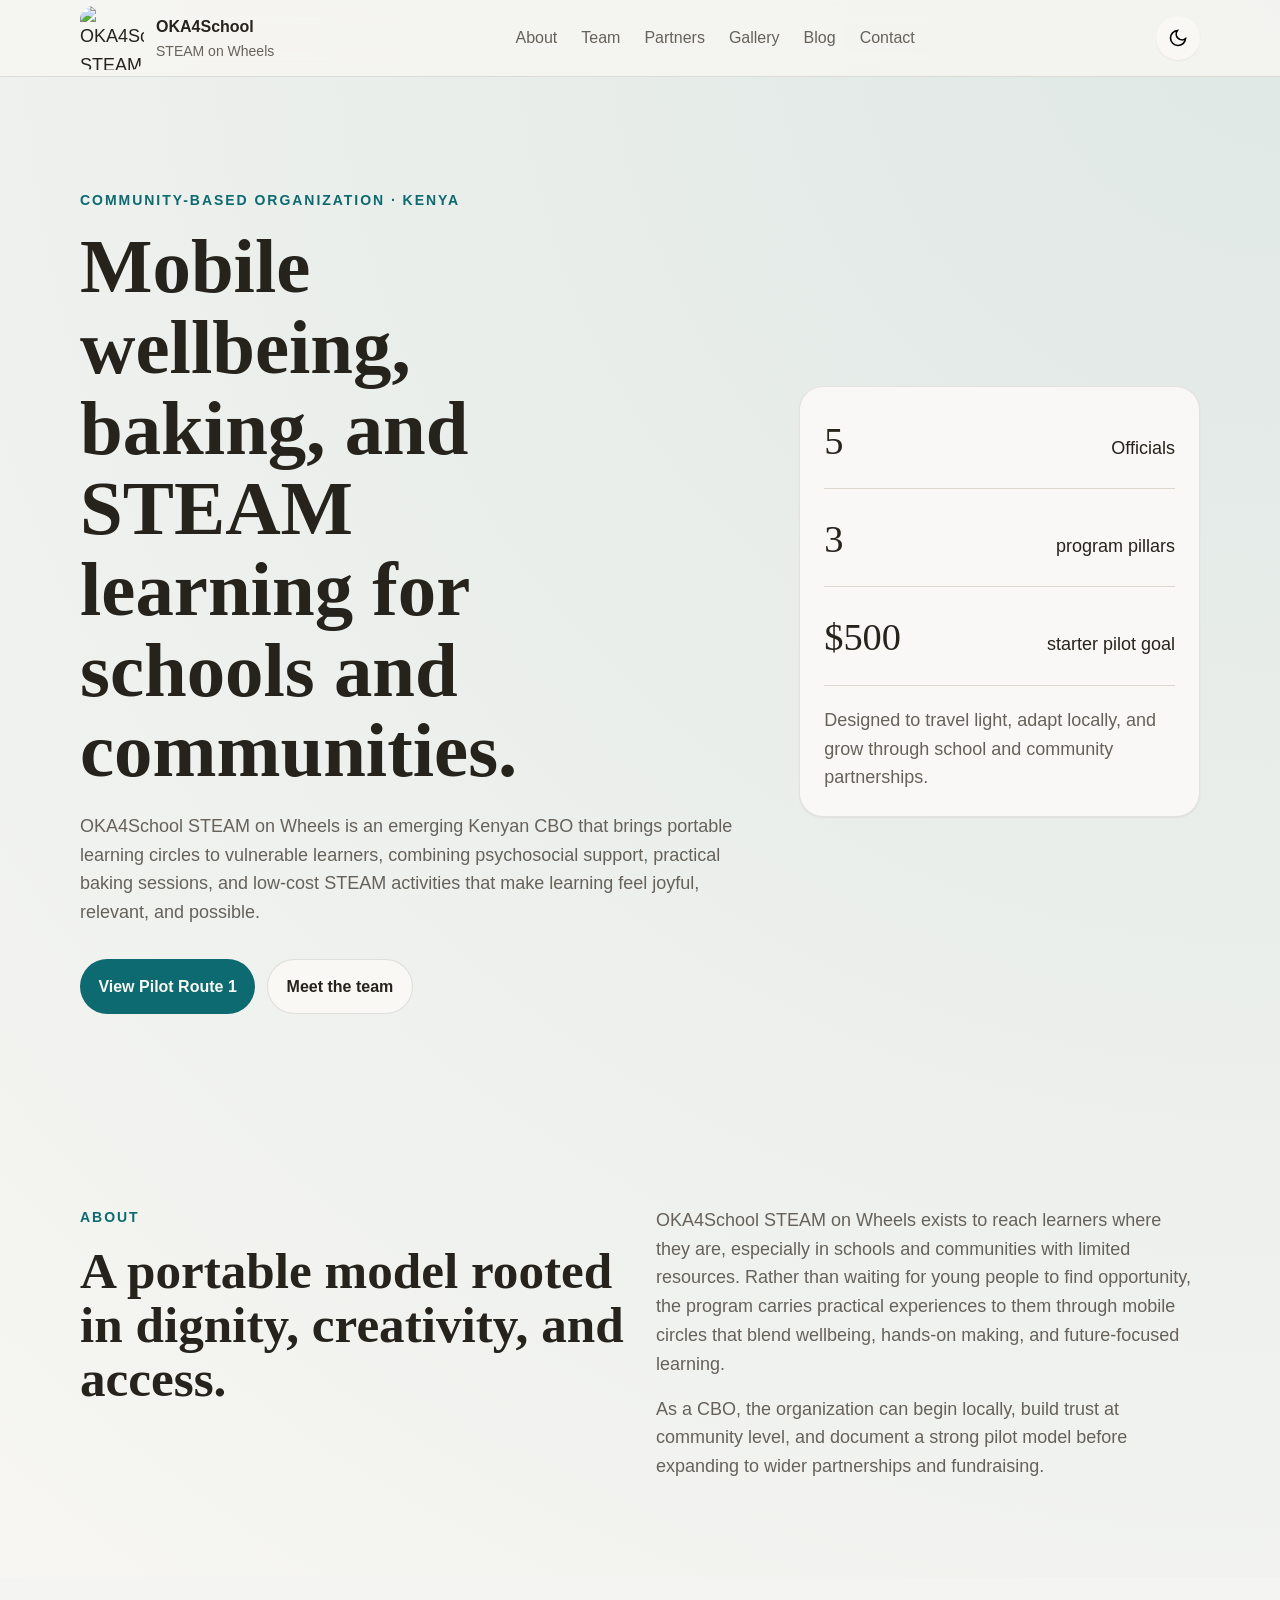
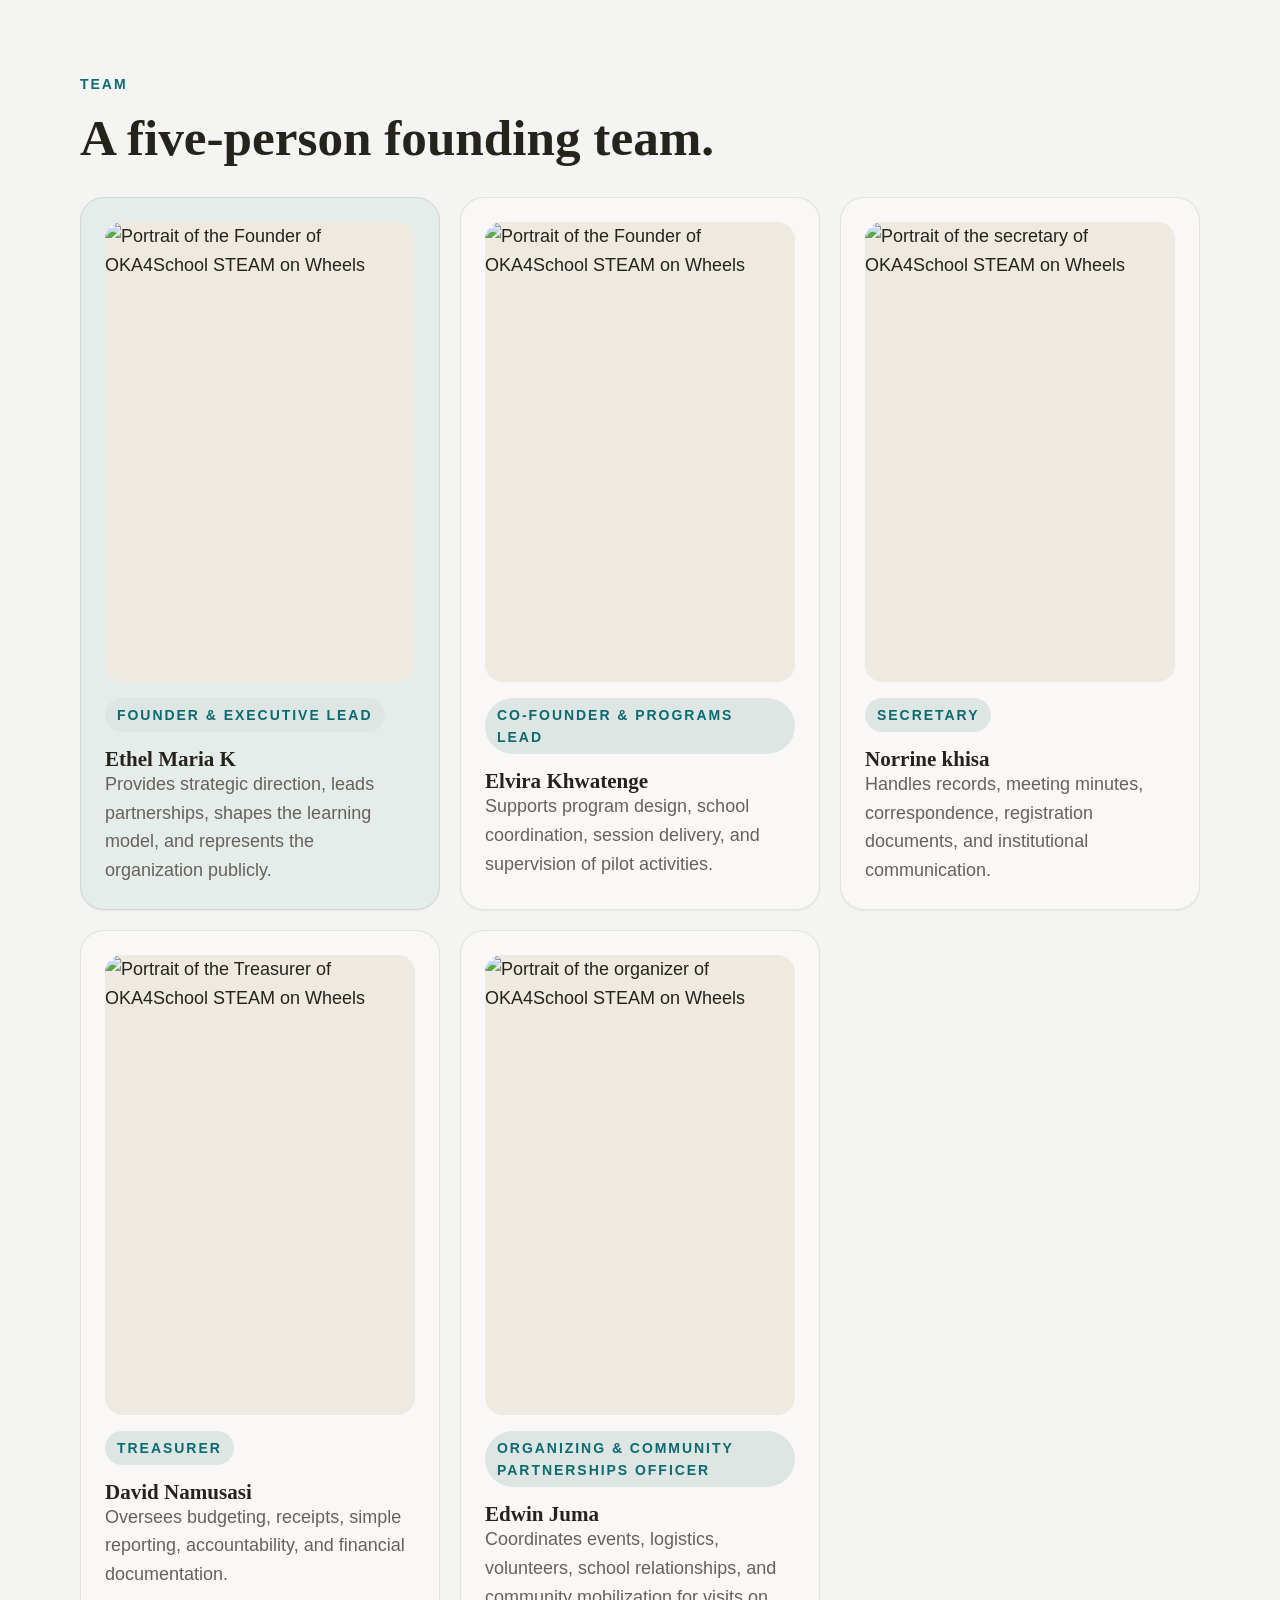
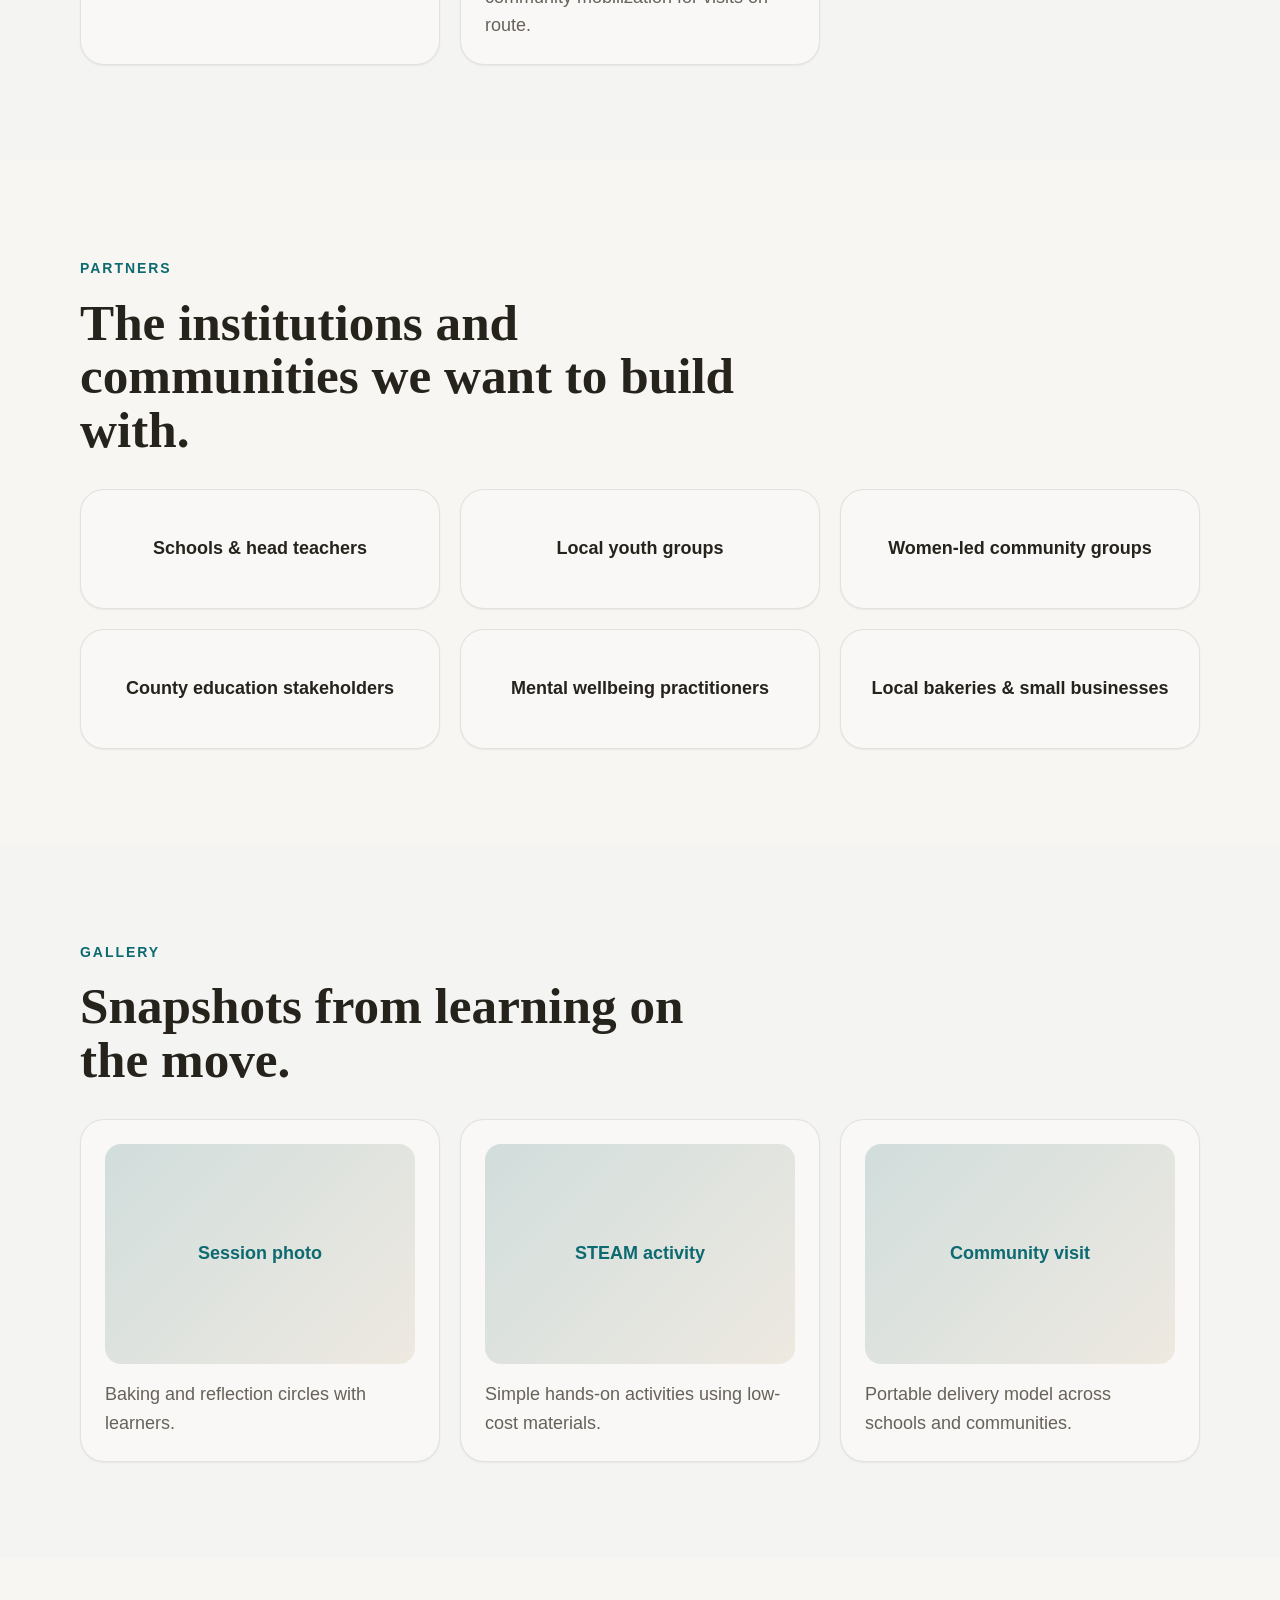
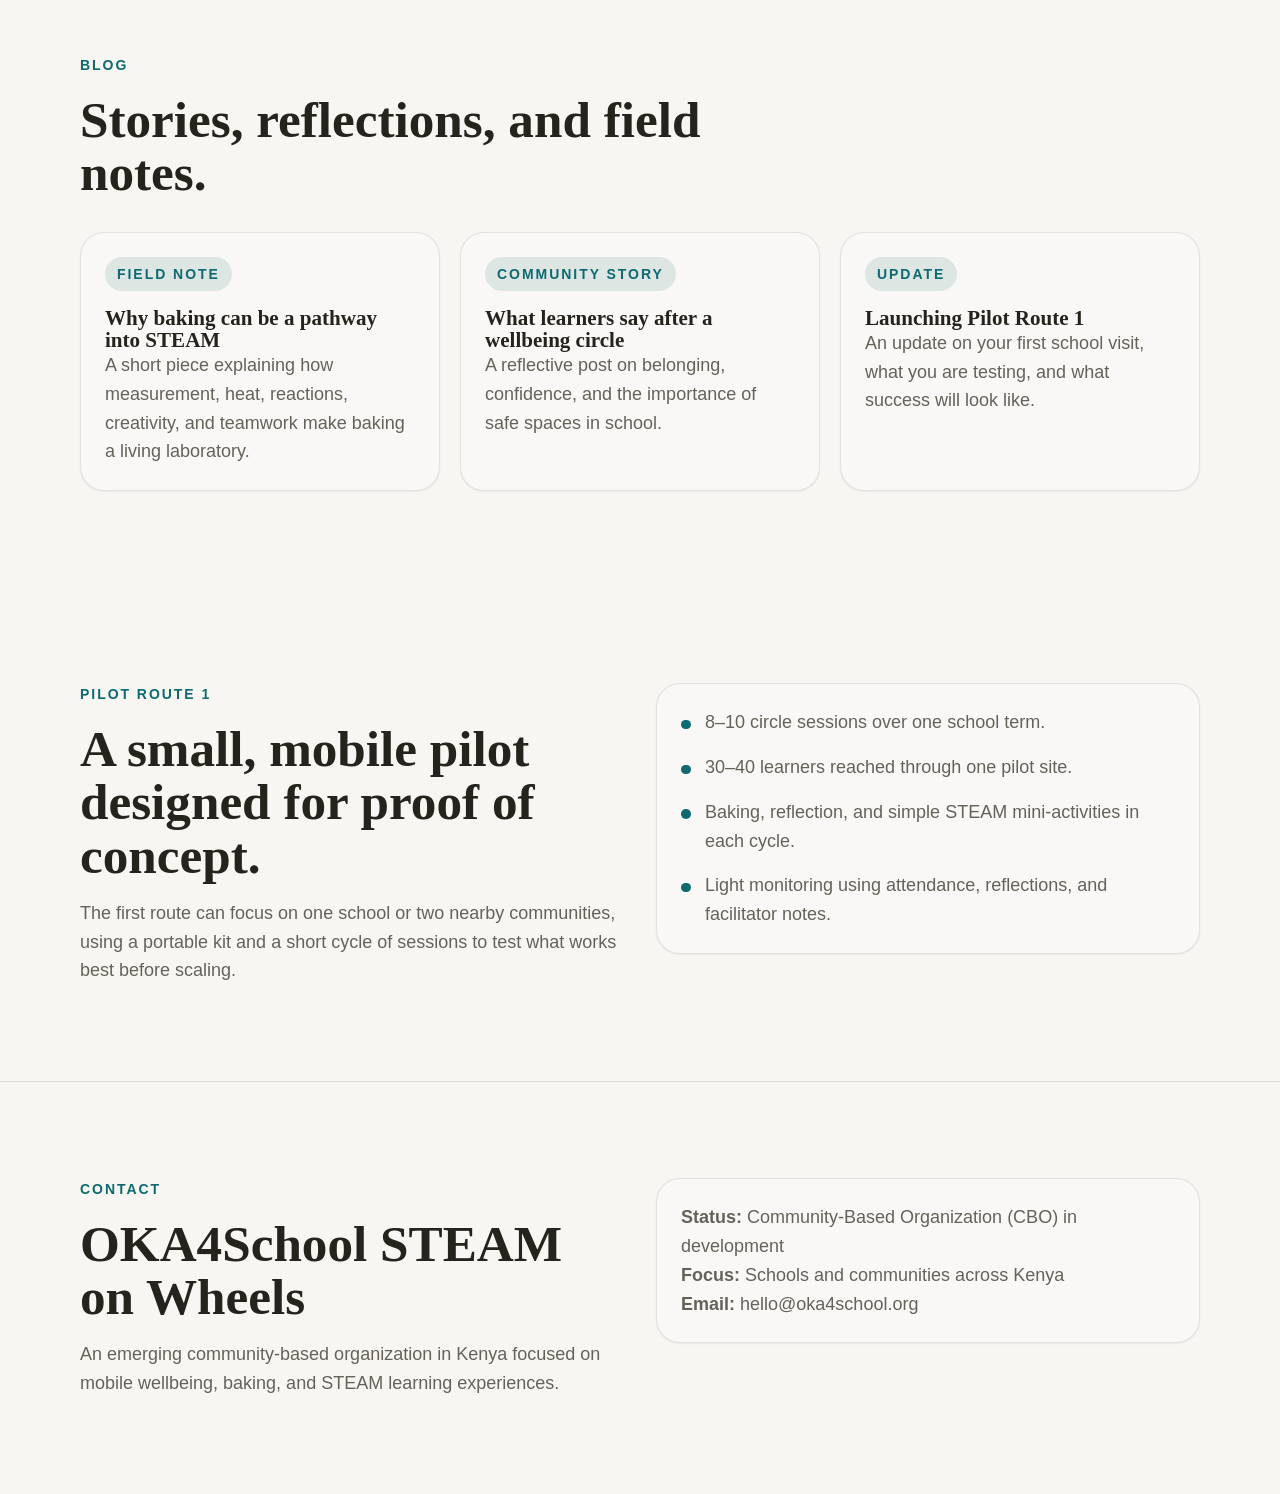
==== index.html @ de9a924a "Add team member details and images in index.html" ====
<!DOCTYPE html>
<html lang="en">
<head>
  <meta charset="UTF-8" />
  <meta name="viewport" content="width=device-width, initial-scale=1.0" />
  <title>OKA4School STEAM on Wheels</title>
  <meta name="description" content="OKA4School STEAM on Wheels is a Kenyan community-based organization bringing mobile baking, wellbeing, and STEAM learning experiences to schools and communities." />
  <link rel="preconnect" href="https://api.fontshare.com" />
  <link rel="preconnect" href="https://fonts.googleapis.com" />
  <link rel="preconnect" href="https://fonts.gstatic.com" crossorigin />
  <link href="https://api.fontshare.com/v2/css?f[]=satoshi@400,500,700&f[]=boska@400,500,700&display=swap" rel="stylesheet" />
  <link rel="stylesheet" href="style.css" />
</head>
<body>
  <a class="skip-link" href="#main">Skip to content</a>

  <header class="site-header" id="top">
    <div class="container header-inner">
      <a href="#top" class="brand" aria-label="OKA4School STEAM on Wheels home">
        <img src="LOGO.jpg" alt="OKA4School STEAM on Wheels logo" class="brand-logo" width="64" height="64">
        <span>
          <strong>OKA4School</strong>
          <small>STEAM on Wheels</small>
        </span>
      </a>

      <nav class="site-nav" aria-label="Primary">
        <a href="#about">About</a>
        <a href="#team">Team</a>
        <a href="#partners">Partners</a>
        <a href="#gallery">Gallery</a>
        <a href="#blog">Blog</a>
        <a href="#contact">Contact</a>
      </nav>

      <button class="theme-toggle" type="button" data-theme-toggle aria-label="Switch to dark mode">
        <svg width="20" height="20" viewBox="0 0 24 24" fill="none" stroke="currentColor" stroke-width="2" aria-hidden="true">
          <path d="M21 12.79A9 9 0 1 1 11.21 3 7 7 0 0 0 21 12.79z"></path>
        </svg>
      </button>
    </div>
  </header>

  <main id="main">
    <section class="hero section">
      <div class="container hero-grid">
        <div class="hero-copy">
          <p class="eyebrow">Community-Based Organization · Kenya</p>
          <h1>Mobile wellbeing, baking, and STEAM learning for schools and communities.</h1>
          <p class="hero-text">OKA4School STEAM on Wheels is an emerging Kenyan CBO that brings portable learning circles to vulnerable learners, combining psychosocial support, practical baking sessions, and low-cost STEAM activities that make learning feel joyful, relevant, and possible.</p>
          <div class="hero-actions">
            <a class="btn btn-primary" href="#pilot">View Pilot Route 1</a>
            <a class="btn btn-secondary" href="#team">Meet the team</a>
          </div>
        </div>

        <aside class="hero-card" aria-label="Program snapshot">
          <div class="stat-block">
            <span class="stat-number">5</span>
            <span class="stat-label">Officials</span>
          </div>
          <div class="stat-block">
            <span class="stat-number">3</span>
            <span class="stat-label">program pillars</span>
          </div>
          <div class="stat-block">
            <span class="stat-number">$500</span>
            <span class="stat-label">starter pilot goal</span>
          </div>
          <p class="card-note">Designed to travel light, adapt locally, and grow through school and community partnerships.</p>
        </aside>
      </div>
    </section>

    <section class="section" id="about">
      <div class="container split-section">
        <div>
          <p class="section-tag">About</p>
          <h2>A portable model rooted in dignity, creativity, and access.</h2>
        </div>
        <div class="rich-text">
          <p>OKA4School STEAM on Wheels exists to reach learners where they are, especially in schools and communities with limited resources. Rather than waiting for young people to find opportunity, the program carries practical experiences to them through mobile circles that blend wellbeing, hands-on making, and future-focused learning.</p>
          <p>As a CBO, the organization can begin locally, build trust at community level, and document a strong pilot model before expanding to wider partnerships and fundraising.</p>
        </div>
      </div>
    </section>

    <section class="section surface-section" id="team">
      <div class="container">
        <div class="section-heading narrow">
          <p class="section-tag">Team</p>
          <h2>A five-person founding team.</h2>
        </div>
        <div class="team-grid">
          <article class="team-card featured-card">
             <img src="founder.jpg" alt="Portrait of the Founder of OKA4School STEAM on Wheels" class="team-photo" width="400" height="460">
            <span class="role-chip">Founder & Executive Lead</span>
            <h3>Ethel Maria K</h3>
            <p>Provides strategic direction, leads partnerships, shapes the learning model, and represents the organization publicly.</p>
          </article>
          <article class="team-card">
             <img src="founder.jpg" alt="Portrait of the Founder of OKA4School STEAM on Wheels" class="team-photo" width="400" height="460">
            <span class="role-chip">Co-Founder & Programs Lead</span>
            <h3>Elvira Khwatenge</h3>
            <p>Supports program design, school coordination, session delivery, and supervision of pilot activities.</p>
          </article>
          <article class="team-card">
             <img src="founder.jpg" alt="Portrait of the secretary of OKA4School STEAM on Wheels" class="team-photo" width="400" height="460">
            <span class="role-chip">Secretary</span>
            <h3>Norrine khisa</h3>
            <p>Handles records, meeting minutes, correspondence, registration documents, and institutional communication.</p>
          </article>
          <article class="team-card">
             <img src="founder.jpg" alt="Portrait of the Treasurer of OKA4School STEAM on Wheels" class="team-photo" width="400" height="460">
            <span class="role-chip">Treasurer</span>
            <h3>David Namusasi</h3>
            <p>Oversees budgeting, receipts, simple reporting, accountability, and financial documentation.</p>
          </article>
          <article class="team-card">
             <img src="founder.jpg" alt="Portrait of the organizer of OKA4School STEAM on Wheels" class="team-photo" width="400" height="460">
            <span class="role-chip">Organizing & Community Partnerships Officer</span>
            <h3>Edwin Juma</h3>
            <p>Coordinates events, logistics, volunteers, school relationships, and community mobilization for visits on route.</p>
          </article>
        </div>
      </div>
    </section>

    <section class="section" id="partners">
      <div class="container">
        <div class="section-heading narrow">
          <p class="section-tag">Partners</p>
          <h2>The institutions and communities we want to build with.</h2>
        </div>
        <div class="partners-grid">
          <div class="partner-card">Schools & head teachers</div>
          <div class="partner-card">Local youth groups</div>
          <div class="partner-card">Women-led community groups</div>
          <div class="partner-card">County education stakeholders</div>
          <div class="partner-card">Mental wellbeing practitioners</div>
          <div class="partner-card">Local bakeries & small businesses</div>
        </div>
      </div>
    </section>

    <section class="section surface-section" id="gallery">
      <div class="container">
        <div class="section-heading narrow">
          <p class="section-tag">Gallery</p>
          <h2>Snapshots from learning on the move.</h2>
        </div>
        <div class="gallery-grid">
          <article class="gallery-card">
            <div class="gallery-placeholder">Session photo</div>
            <p>Baking and reflection circles with learners.</p>
          </article>
          <article class="gallery-card">
            <div class="gallery-placeholder">STEAM activity</div>
            <p>Simple hands-on activities using low-cost materials.</p>
          </article>
          <article class="gallery-card">
            <div class="gallery-placeholder">Community visit</div>
            <p>Portable delivery model across schools and communities.</p>
          </article>
        </div>
      </div>
    </section>

    <section class="section" id="blog">
      <div class="container">
        <div class="section-heading narrow">
          <p class="section-tag">Blog</p>
          <h2>Stories, reflections, and field notes.</h2>
        </div>
        <div class="blog-grid">
          <article class="blog-card">
            <p class="blog-meta">Field note</p>
            <h3>Why baking can be a pathway into STEAM</h3>
            <p>A short piece explaining how measurement, heat, reactions, creativity, and teamwork make baking a living laboratory.</p>
          </article>
          <article class="blog-card">
            <p class="blog-meta">Community story</p>
            <h3>What learners say after a wellbeing circle</h3>
            <p>A reflective post on belonging, confidence, and the importance of safe spaces in school.</p>
          </article>
          <article class="blog-card">
            <p class="blog-meta">Update</p>
            <h3>Launching Pilot Route 1</h3>
            <p>An update on your first school visit, what you are testing, and what success will look like.</p>
          </article>
        </div>
      </div>
    </section>

    <section class="section route-section" id="pilot">
      <div class="container route-grid">
        <div>
          <p class="section-tag">Pilot Route 1</p>
          <h2>A small, mobile pilot designed for proof of concept.</h2>
          <p class="route-text">The first route can focus on one school or two nearby communities, using a portable kit and a short cycle of sessions to test what works best before scaling.</p>
        </div>
        <div class="route-panel">
          <ul role="list">
            <li>8–10 circle sessions over one school term.</li>
            <li>30–40 learners reached through one pilot site.</li>
            <li>Baking, reflection, and simple STEAM mini-activities in each cycle.</li>
            <li>Light monitoring using attendance, reflections, and facilitator notes.</li>
          </ul>
        </div>
      </div>
    </section>
  </main>

  <footer class="site-footer section" id="contact">
    <div class="container footer-grid">
      <div>
        <p class="section-tag">Contact</p>
        <h2>OKA4School STEAM on Wheels</h2>
        <p>An emerging community-based organization in Kenya focused on mobile wellbeing, baking, and STEAM learning experiences.</p>
      </div>
      <div class="footer-card">
        <p><strong>Status:</strong> Community-Based Organization (CBO) in development</p>
        <p><strong>Focus:</strong> Schools and communities across Kenya</p>
        <p><strong>Email:</strong> hello@oka4school.org</p>
      </div>
    </div>
  </footer>

  <script>
    (function () {
      const toggle = document.querySelector('[data-theme-toggle]');
      const root = document.documentElement;
      let theme = window.matchMedia('(prefers-color-scheme: dark)').matches ? 'dark' : 'light';
      root.setAttribute('data-theme', theme);

      const renderIcon = () => {
        toggle.innerHTML = theme === 'dark'
          ? '<svg width="20" height="20" viewBox="0 0 24 24" fill="none" stroke="currentColor" stroke-width="2" aria-hidden="true"><circle cx="12" cy="12" r="5"></circle><path d="M12 1v2M12 21v2M4.22 4.22l1.42 1.42M18.36 18.36l1.42 1.42M1 12h2M21 12h2M4.22 19.78l1.42-1.42M18.36 5.64l1.42-1.42"></path></svg>'
          : '<svg width="20" height="20" viewBox="0 0 24 24" fill="none" stroke="currentColor" stroke-width="2" aria-hidden="true"><path d="M21 12.79A9 9 0 1 1 11.21 3 7 7 0 0 0 21 12.79z"></path></svg>';
        toggle.setAttribute('aria-label', theme === 'dark' ? 'Switch to light mode' : 'Switch to dark mode');
      };

      renderIcon();
      toggle.addEventListener('click', function () {
        theme = theme === 'dark' ? 'light' : 'dark';
        root.setAttribute('data-theme', theme);
        renderIcon();
      });
    }());
  </script>
</body>
</html>
---- style.css ----
:root,
[data-theme="light"] {
  --text-xs: clamp(0.75rem, 0.7rem + 0.25vw, 0.875rem);
  --text-sm: clamp(0.875rem, 0.8rem + 0.35vw, 1rem);
  --text-base: clamp(1rem, 0.95rem + 0.25vw, 1.125rem);
  --text-lg: clamp(1.125rem, 1rem + 0.75vw, 1.5rem);
  --text-xl: clamp(1.5rem, 1.2rem + 1.25vw, 2.25rem);
  --text-2xl: clamp(2rem, 1.2rem + 2.5vw, 3.5rem);

  --space-1: 0.25rem;
  --space-2: 0.5rem;
  --space-3: 0.75rem;
  --space-4: 1rem;
  --space-5: 1.25rem;
  --space-6: 1.5rem;
  --space-8: 2rem;
  --space-10: 2.5rem;
  --space-12: 3rem;
  --space-16: 4rem;
  --space-20: 5rem;
  --space-24: 6rem;

  --color-bg: #f7f6f2;
  --color-surface: #f9f8f5;
  --color-surface-2: #fbfbf9;
  --color-surface-offset: #eee9e1;
  --color-border: #d7d2c9;
  --color-divider: #ddd7ce;
  --color-text: #26231c;
  --color-text-muted: #66625a;
  --color-text-inverse: #f8f7f2;
  --color-primary: #0c6a70;
  --color-primary-hover: #09535a;
  --color-primary-highlight: #d4e4e2;

  --shadow-sm: 0 1px 2px oklch(0.2 0.01 80 / 0.06);
  --shadow-md: 0 8px 20px oklch(0.2 0.01 80 / 0.1);

  --radius-sm: 0.375rem;
  --radius-xl: 1.5rem;

  --transition-interactive: 180ms cubic-bezier(0.16, 1, 0.3, 1);
  --content-default: 1120px;

  --font-display: 'Boska', Georgia, serif;
  --font-body: 'Satoshi', 'Inter', sans-serif;
}

[data-theme="dark"] {
  --color-bg: #151412;
  --color-surface: #1d1b18;
  --color-surface-2: #23211d;
  --color-surface-offset: #282520;
  --color-border: #3d3933;
  --color-divider: #312e29;
  --color-text: #e3ddd4;
  --color-text-muted: #b2ab9f;
  --color-text-inverse: #181614;
  --color-primary: #5ea7af;
  --color-primary-hover: #7bb8be;
  --color-primary-highlight: #25363a;
  --shadow-sm: 0 1px 2px oklch(0 0 0 / 0.2);
  --shadow-md: 0 10px 28px oklch(0 0 0 / 0.35);
}

*,
*::before,
*::after {
  box-sizing: border-box;
  margin: 0;
  padding: 0;
}

html {
  scroll-behavior: smooth;
  scroll-padding-top: 5rem;
  -webkit-text-size-adjust: none;
  text-size-adjust: none;
}

body {
  min-height: 100dvh;
  font-family: var(--font-body);
  font-size: var(--text-base);
  line-height: 1.6;
  color: var(--color-text);
  background:
    radial-gradient(circle at top right, color-mix(in oklab, var(--color-primary) 10%, transparent), transparent 32%),
    var(--color-bg);
}

img,
svg {
  display: block;
  max-width: 100%;
}

a {
  text-decoration: none;
  color: inherit;
}

button {
  cursor: pointer;
  border: none;
  background: none;
}

h1,
h2,
h3 {
  font-family: var(--font-display);
  line-height: 1.05;
}

p {
  max-width: 66ch;
  color: var(--color-text-muted);
}

.skip-link {
  position: absolute;
  left: -9999px;
  top: var(--space-4);
}

.skip-link:focus {
  left: var(--space-4);
  z-index: 100;
  background: var(--color-surface);
  padding: var(--space-3) var(--space-4);
  box-shadow: var(--shadow-sm);
}

.container {
  width: min(calc(100% - 2rem), var(--content-default));
  margin-inline: auto;
}

.section {
  padding-block: clamp(var(--space-12), 8vw, var(--space-24));
}

.surface-section {
  background: color-mix(in oklab, var(--color-surface) 86%, var(--color-primary-highlight));
}

.section-tag,
.eyebrow,
.blog-meta,
.role-chip {
  font-size: var(--text-xs);
  text-transform: uppercase;
  letter-spacing: 0.14em;
  color: var(--color-primary);
  font-weight: 700;
}

.section-tag,
.eyebrow {
  margin-bottom: var(--space-4);
}

.site-header {
  position: sticky;
  top: 0;
  z-index: 40;
  background: color-mix(in oklab, var(--color-bg) 82%, transparent);
  backdrop-filter: blur(14px);
  border-bottom: 1px solid color-mix(in oklab, var(--color-text) 12%, transparent);
}

.header-inner {
  display: flex;
  align-items: center;
  justify-content: space-between;
  gap: var(--space-4);
  min-height: 4.75rem;
}

.brand {
  display: inline-flex;
  align-items: center;
  gap: var(--space-3);
}

.brand span {
  display: grid;
}

.brand strong {
  font-size: var(--text-sm);
}

.brand small {
  font-size: var(--text-xs);
  color: var(--color-text-muted);
}

.brand-logo {
  width: 64px;
  height: 64px;
  object-fit: contain;
  border-radius: 0.85rem;
}

.site-nav {
  display: flex;
  align-items: center;
  gap: var(--space-6);
  font-size: var(--text-sm);
}

.site-nav a {
  color: var(--color-text-muted);
}

.theme-toggle {
  width: 2.75rem;
  height: 2.75rem;
  border-radius: 9999px;
  display: grid;
  place-items: center;
  background: var(--color-surface);
  box-shadow: var(--shadow-sm);
}

.hero {
  padding-top: clamp(var(--space-12), 10vw, 7rem);
}

.hero-grid {
  display: grid;
  grid-template-columns: 1.25fr 0.75fr;
  gap: clamp(var(--space-8), 4vw, var(--space-16));
  align-items: center;
}

.hero-copy h1 {
  font-size: clamp(2.8rem, 6vw, 5.6rem);
  max-width: 11ch;
  margin-bottom: var(--space-5);
}

.hero-text {
  margin-bottom: var(--space-8);
}

.hero-actions {
  display: flex;
  flex-wrap: wrap;
  gap: var(--space-3);
}

.btn {
  min-height: 2.9rem;
  padding: 0.85rem 1.15rem;
  border-radius: 9999px;
  font-size: var(--text-sm);
  font-weight: 700;
  display: inline-flex;
  align-items: center;
  justify-content: center;
}

.btn-primary {
  background: var(--color-primary);
  color: var(--color-text-inverse);
}

.btn-secondary {
  background: var(--color-surface);
  border: 1px solid color-mix(in oklab, var(--color-text) 12%, transparent);
}

.hero-card,
.team-card,
.partner-card,
.blog-card,
.gallery-card,
.route-panel,
.footer-card {
  background: color-mix(in oklab, var(--color-surface) 94%, white 6%);
  border: 1px solid color-mix(in oklab, var(--color-text) 10%, transparent);
  border-radius: var(--radius-xl);
  box-shadow: var(--shadow-sm);
  padding: var(--space-6);
}

.hero-card {
  display: grid;
  gap: var(--space-5);
}

.stat-block {
  display: flex;
  align-items: baseline;
  justify-content: space-between;
  gap: var(--space-4);
  padding-bottom: var(--space-4);
  border-bottom: 1px solid var(--color-divider);
}

.stat-number {
  font-family: var(--font-display);
  font-size: clamp(2rem, 3vw, 3rem);
  color: var(--color-text);
}

.split-section,
.route-grid,
.footer-grid {
  display: grid;
  grid-template-columns: repeat(2, minmax(0, 1fr));
  gap: var(--space-8);
  align-items: start;
}

.rich-text {
  display: grid;
  gap: var(--space-4);
}

.section-heading {
  margin-bottom: var(--space-8);
}

.section-heading h2,
.split-section h2,
.route-grid h2,
.site-footer h2 {
  font-size: var(--text-2xl);
  margin-bottom: var(--space-4);
}

.narrow {
  max-width: 42rem;
}

.team-grid,
.partners-grid,
.gallery-grid,
.blog-grid {
  display: grid;
  grid-template-columns: repeat(3, minmax(0, 1fr));
  gap: var(--space-5);
}
.team-photo {
  width: 100%;
  aspect-ratio: 4 / 4.6;
  object-fit: cover;
  border-radius: calc(var(--radius-xl) - 0.4rem);
  margin-bottom: var(--space-4);
  background: var(--color-surface-offset);
}

.featured-card {
  background: color-mix(in oklab, var(--color-primary-highlight) 55%, var(--color-surface));
}

.role-chip,
.blog-meta {
  display: inline-flex;
  margin-bottom: var(--space-4);
  padding: 0.35rem 0.75rem;
  border-radius: 9999px;
  background: color-mix(in oklab, var(--color-primary) 12%, var(--color-surface));
}

.partner-card {
  min-height: 120px;
  display: grid;
  place-items: center;
  text-align: center;
  font-weight: 700;
  color: var(--color-text);
}

.gallery-placeholder {
  min-height: 220px;
  border-radius: 1rem;
  margin-bottom: var(--space-4);
  display: grid;
  place-items: center;
  background: linear-gradient(
    135deg,
    color-mix(in oklab, var(--color-primary) 18%, var(--color-surface)),
    var(--color-surface-offset)
  );
  color: var(--color-primary);
  font-weight: 700;
}

.route-panel ul {
  list-style: none;
  display: grid;
  gap: var(--space-4);
}

.route-panel li {
  position: relative;
  padding-left: var(--space-6);
  color: var(--color-text-muted);
}

.route-panel li::before {
  content: "";
  position: absolute;
  left: 0;
  top: 0.72rem;
  width: 0.6rem;
  height: 0.6rem;
  border-radius: 50%;
  background: var(--color-primary);
}

.site-footer {
  border-top: 1px solid color-mix(in oklab, var(--color-text) 12%, transparent);
}

@media (max-width: 920px) {
  .site-nav {
    display: none;
  }

  .hero-grid,
  .split-section,
  .route-grid,
  .footer-grid,
  .team-grid,
  .partners-grid,
  .gallery-grid,
  .blog-grid {
    grid-template-columns: 1fr;
  }

  .hero-copy h1 {
    max-width: 12ch;
  }
}

@media (max-width: 640px) {
  .container {
    width: min(calc(100% - 1.25rem), var(--content-default));
  }

  .header-inner {
    min-height: 4.25rem;
  }

  .hero-actions {
    flex-direction: column;
    align-items: stretch;
  }

  .btn {
    width: 100%;
  }
}
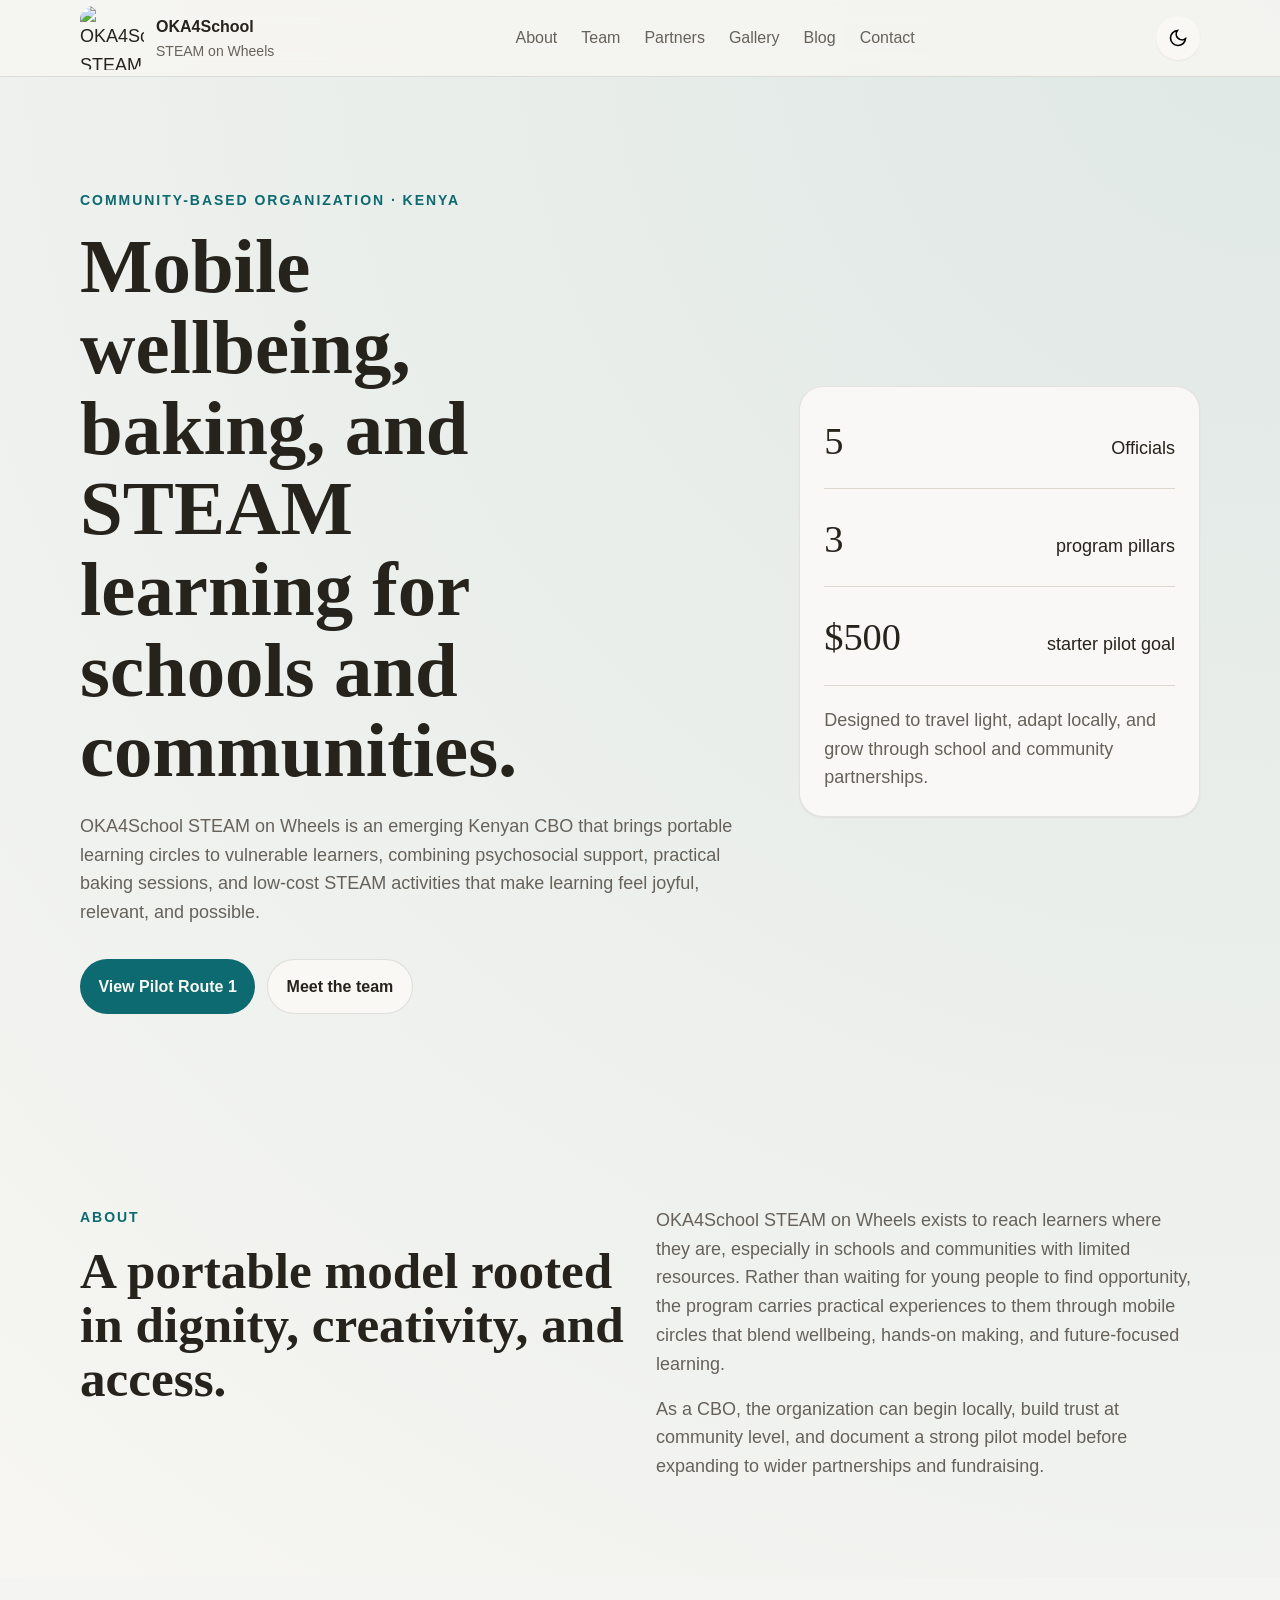
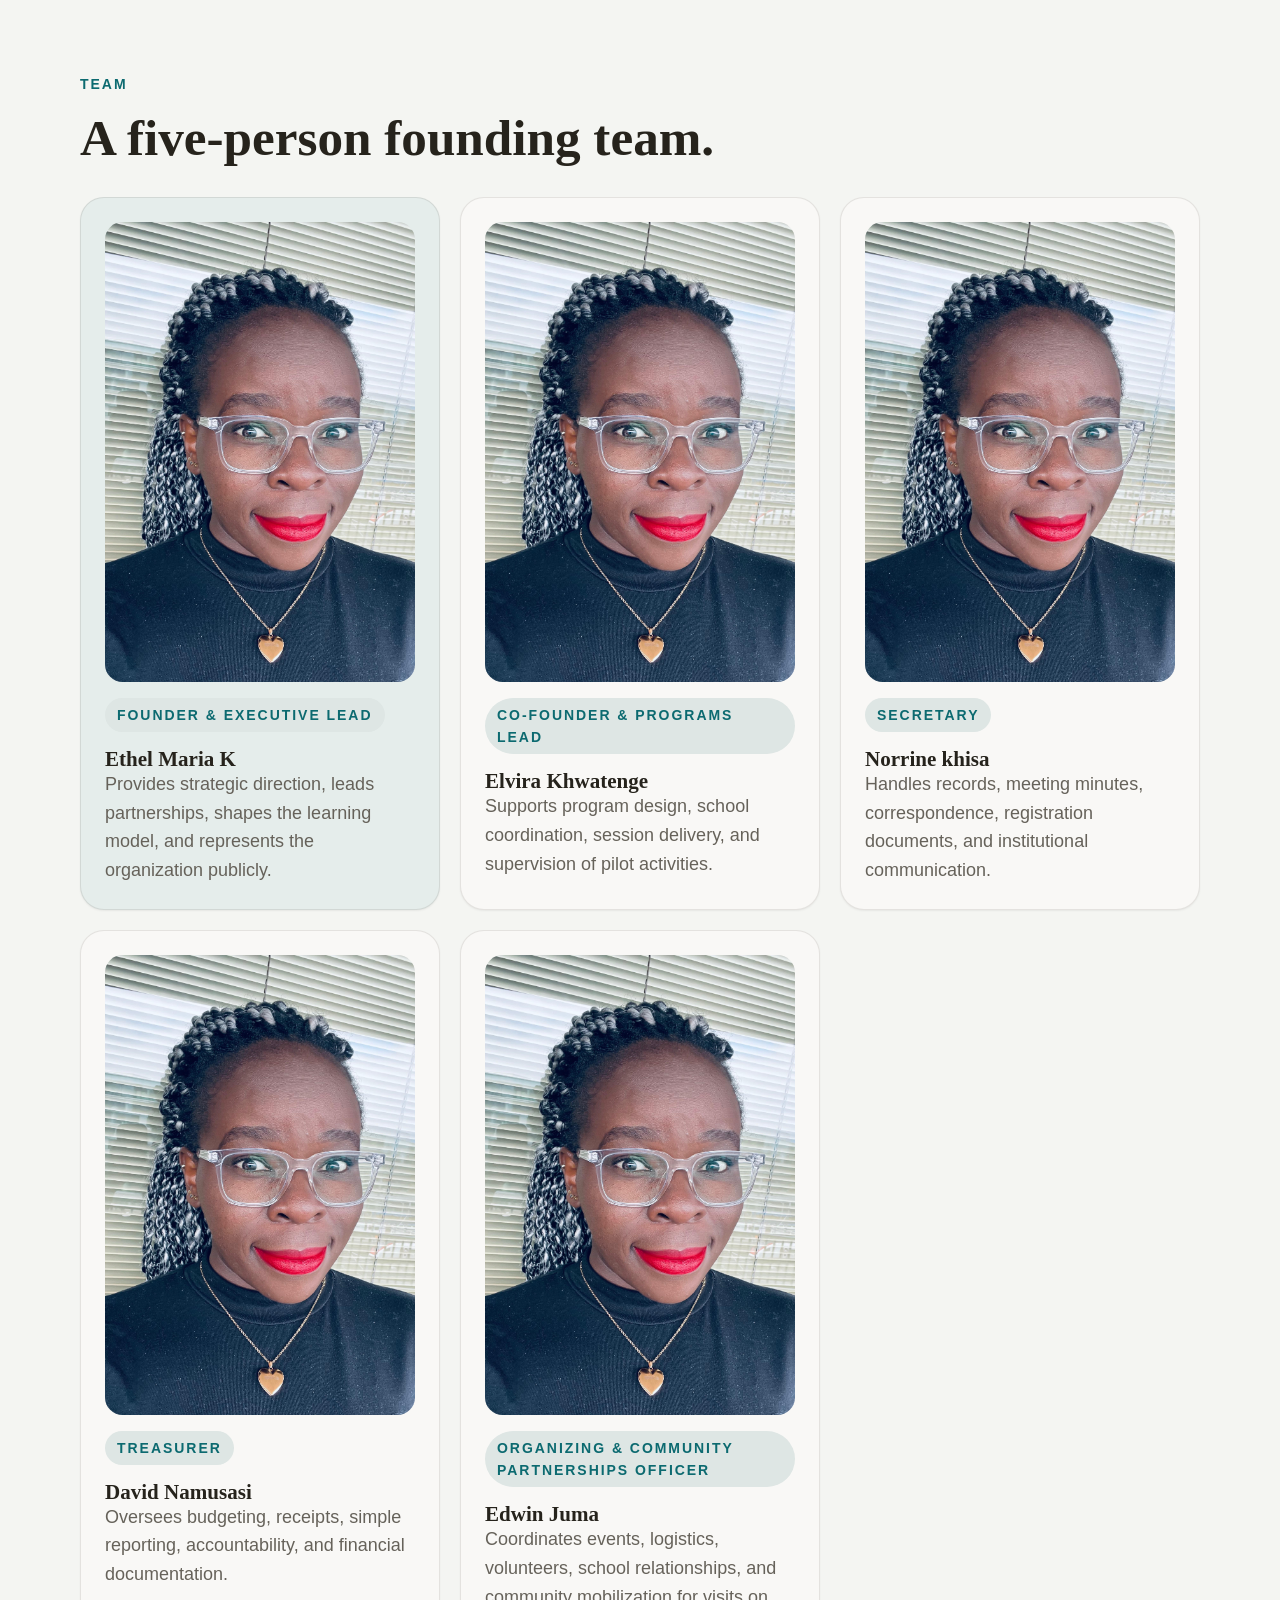
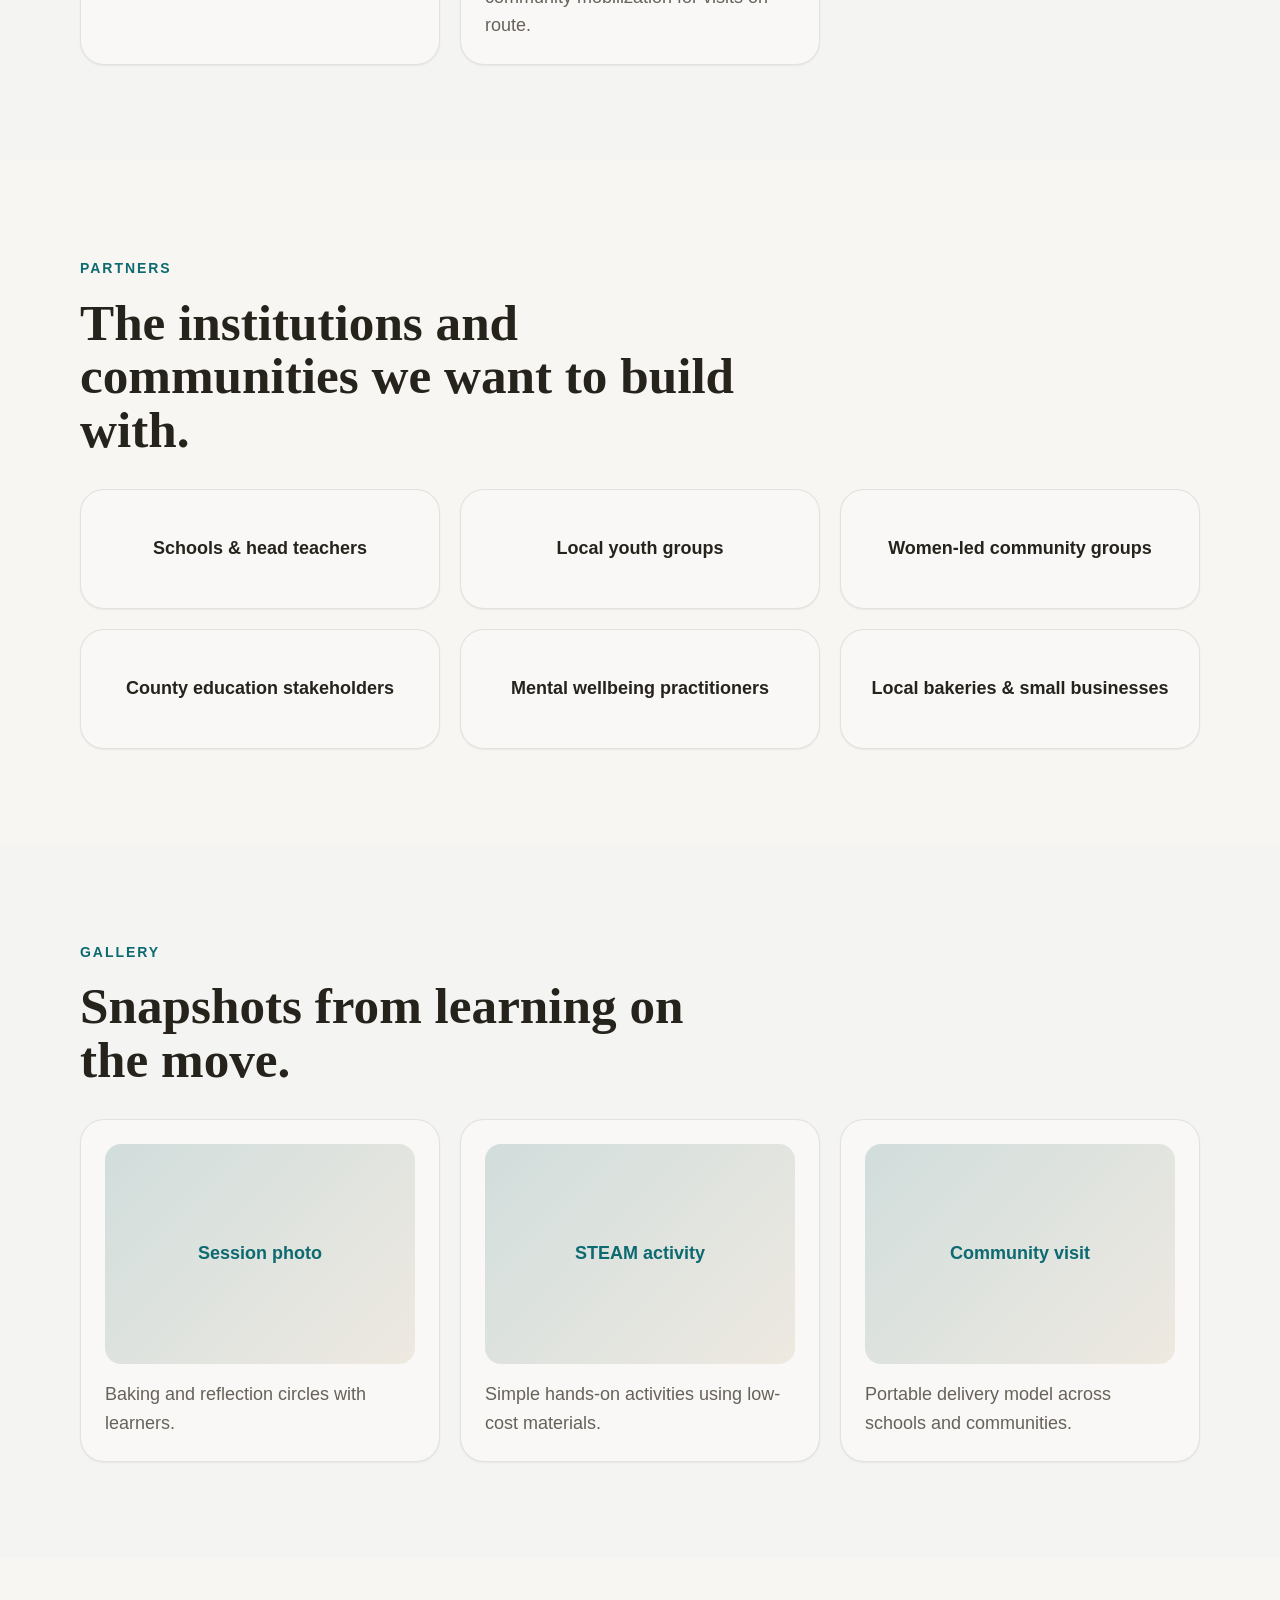
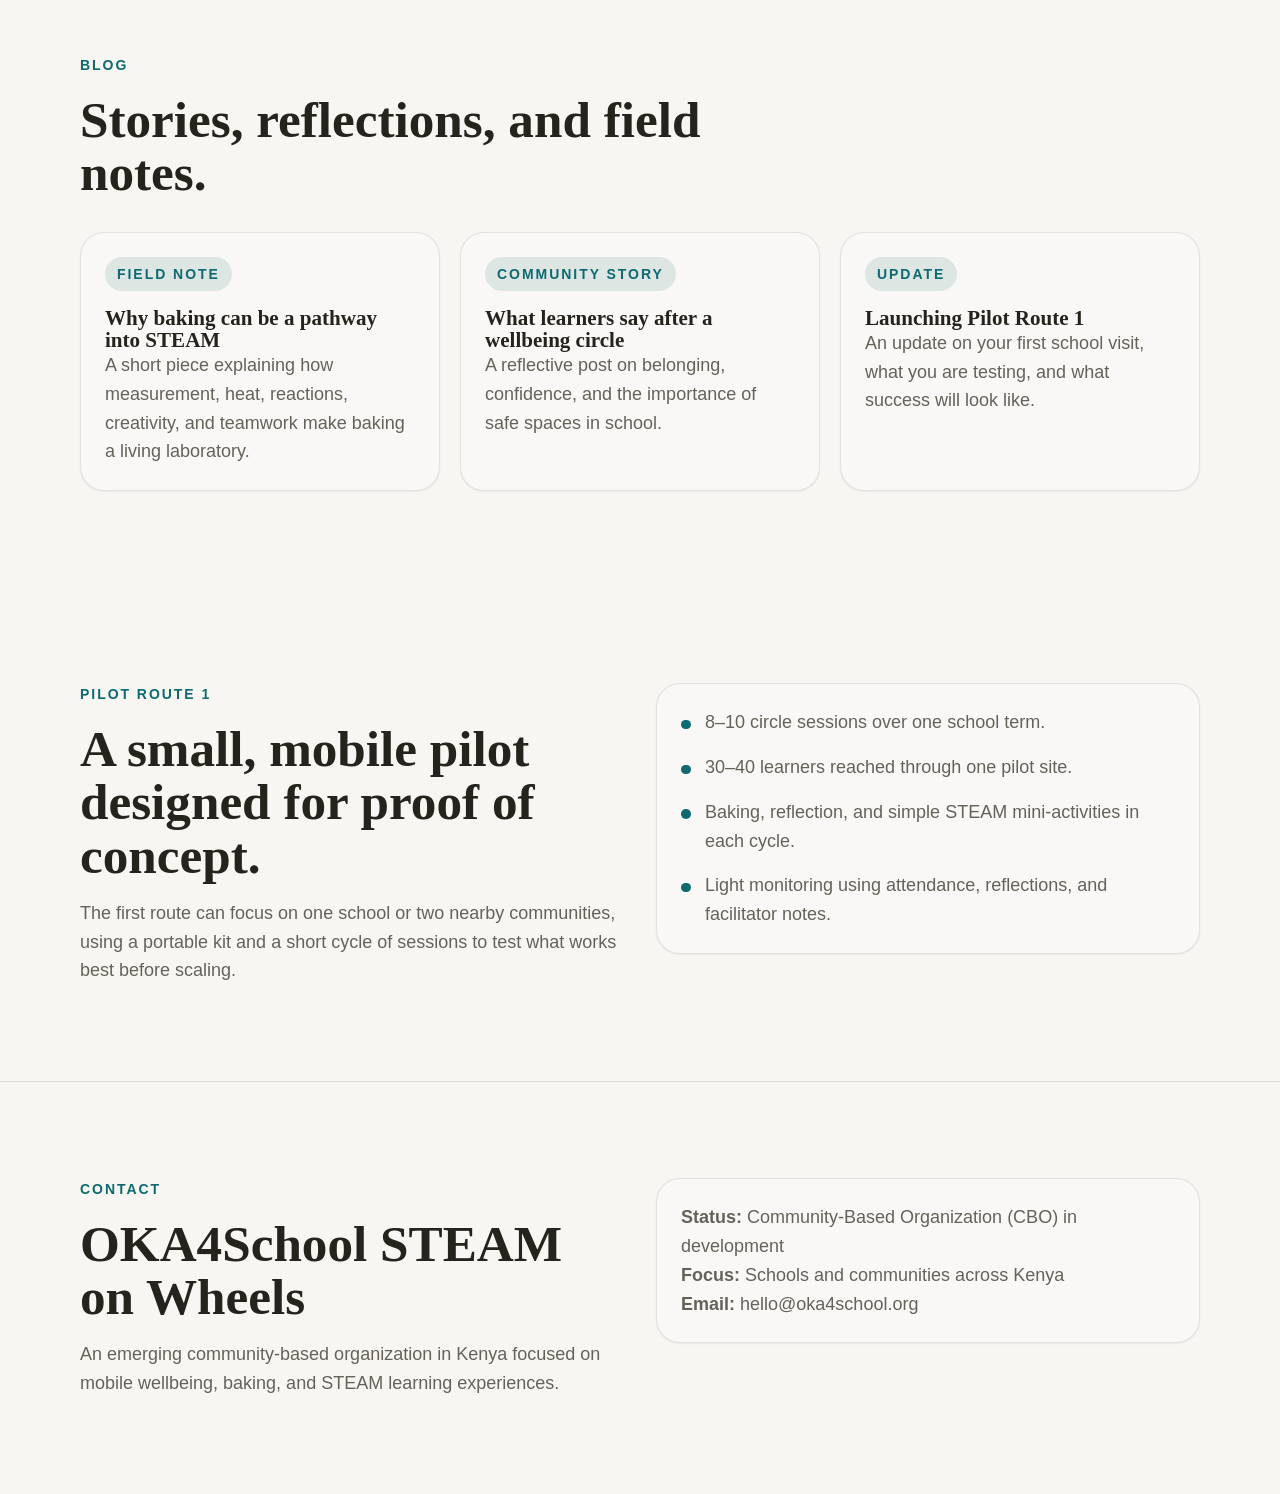
==== commit cbf4279d: "Update founder image filenames from 'founder.jpg' to 'founder.jpeg'" ====
--- a/index.html
+++ b/index.html
@@ -93,31 +93,31 @@
         </div>
         <div class="team-grid">
           <article class="team-card featured-card">
-             <img src="founder.jpg" alt="Portrait of the Founder of OKA4School STEAM on Wheels" class="team-photo" width="400" height="460">
+             <img src="founder.jpeg" alt="Portrait of the Founder of OKA4School STEAM on Wheels" class="team-photo" width="400" height="460">
             <span class="role-chip">Founder & Executive Lead</span>
             <h3>Ethel Maria K</h3>
             <p>Provides strategic direction, leads partnerships, shapes the learning model, and represents the organization publicly.</p>
           </article>
           <article class="team-card">
-             <img src="founder.jpg" alt="Portrait of the Founder of OKA4School STEAM on Wheels" class="team-photo" width="400" height="460">
+             <img src="founder.jpeg" alt="Portrait of the Founder of OKA4School STEAM on Wheels" class="team-photo" width="400" height="460">
             <span class="role-chip">Co-Founder & Programs Lead</span>
             <h3>Elvira Khwatenge</h3>
             <p>Supports program design, school coordination, session delivery, and supervision of pilot activities.</p>
           </article>
           <article class="team-card">
-             <img src="founder.jpg" alt="Portrait of the secretary of OKA4School STEAM on Wheels" class="team-photo" width="400" height="460">
+             <img src="founder.jpeg" alt="Portrait of the secretary of OKA4School STEAM on Wheels" class="team-photo" width="400" height="460">
             <span class="role-chip">Secretary</span>
             <h3>Norrine khisa</h3>
             <p>Handles records, meeting minutes, correspondence, registration documents, and institutional communication.</p>
           </article>
           <article class="team-card">
-             <img src="founder.jpg" alt="Portrait of the Treasurer of OKA4School STEAM on Wheels" class="team-photo" width="400" height="460">
+             <img src="founder.jpeg" alt="Portrait of the Treasurer of OKA4School STEAM on Wheels" class="team-photo" width="400" height="460">
             <span class="role-chip">Treasurer</span>
             <h3>David Namusasi</h3>
             <p>Oversees budgeting, receipts, simple reporting, accountability, and financial documentation.</p>
           </article>
           <article class="team-card">
-             <img src="founder.jpg" alt="Portrait of the organizer of OKA4School STEAM on Wheels" class="team-photo" width="400" height="460">
+             <img src="founder.jpeg" alt="Portrait of the organizer of OKA4School STEAM on Wheels" class="team-photo" width="400" height="460">
             <span class="role-chip">Organizing & Community Partnerships Officer</span>
             <h3>Edwin Juma</h3>
             <p>Coordinates events, logistics, volunteers, school relationships, and community mobilization for visits on route.</p>
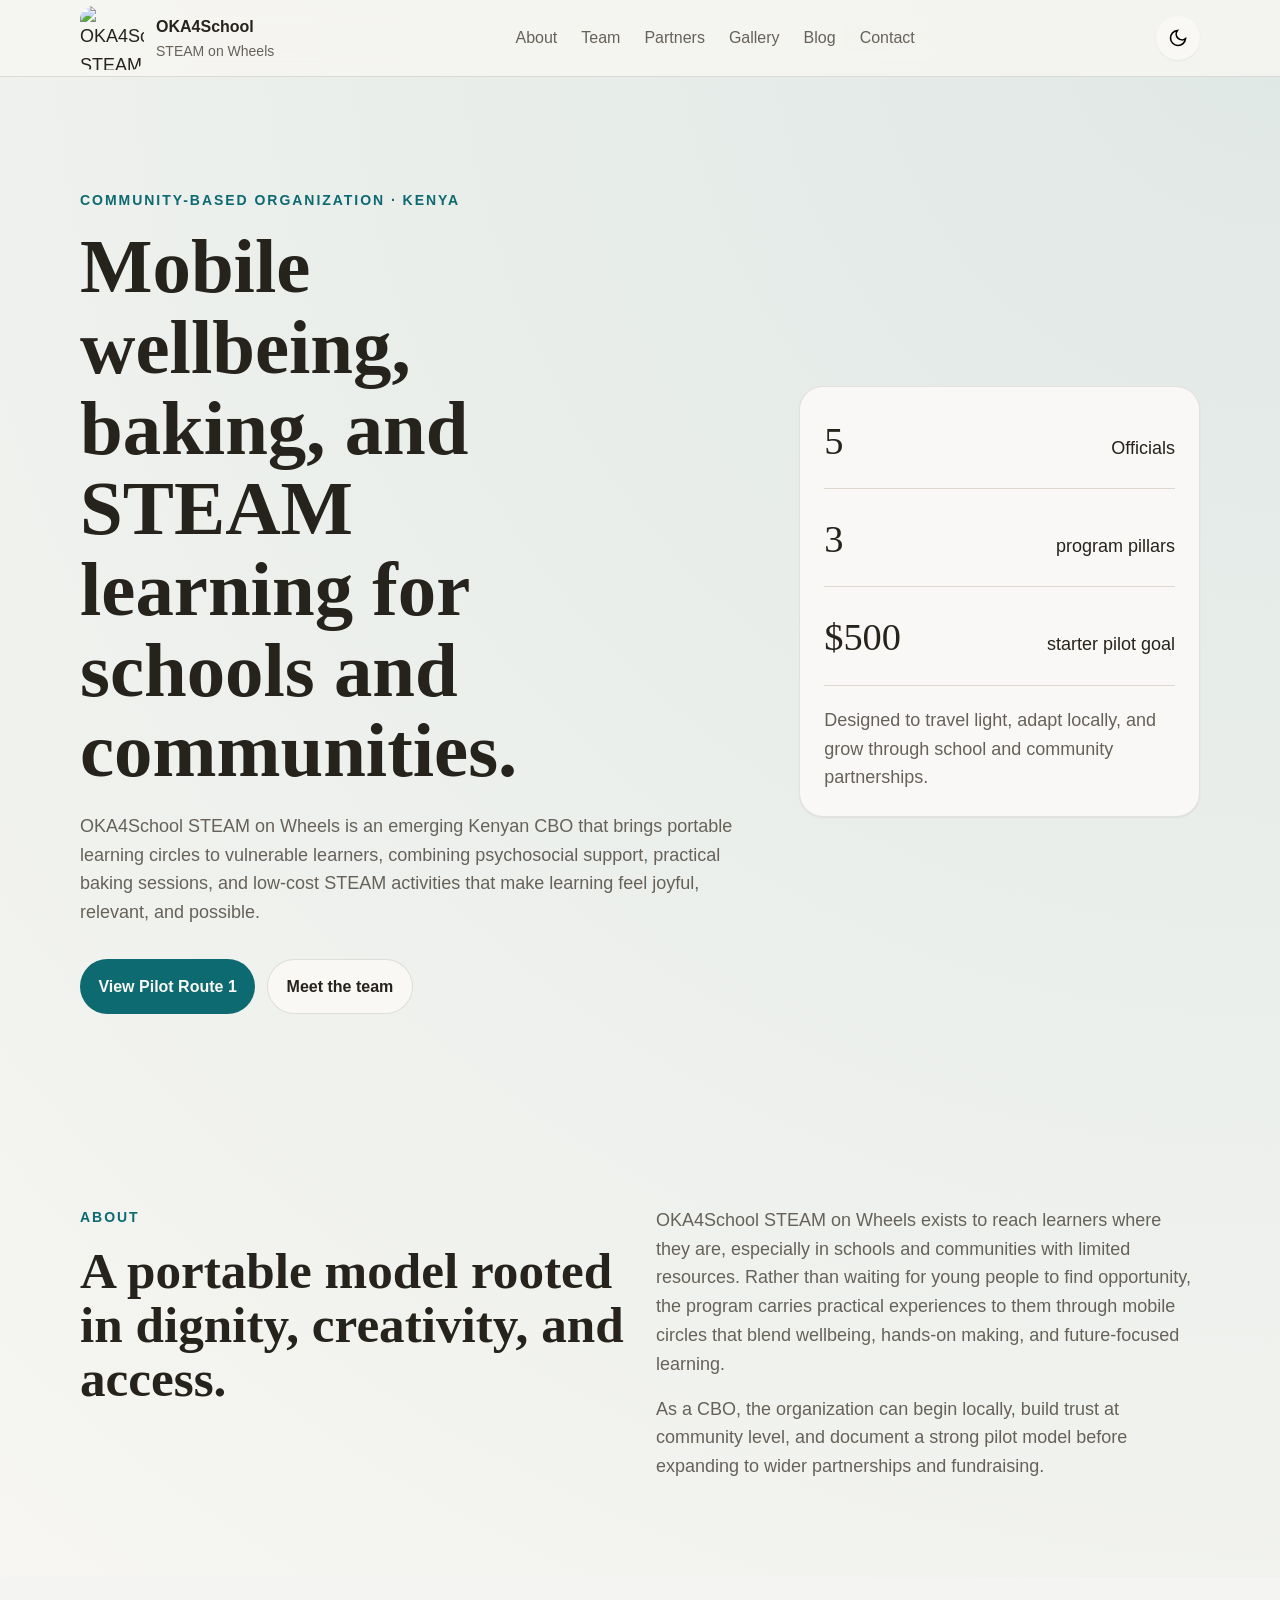
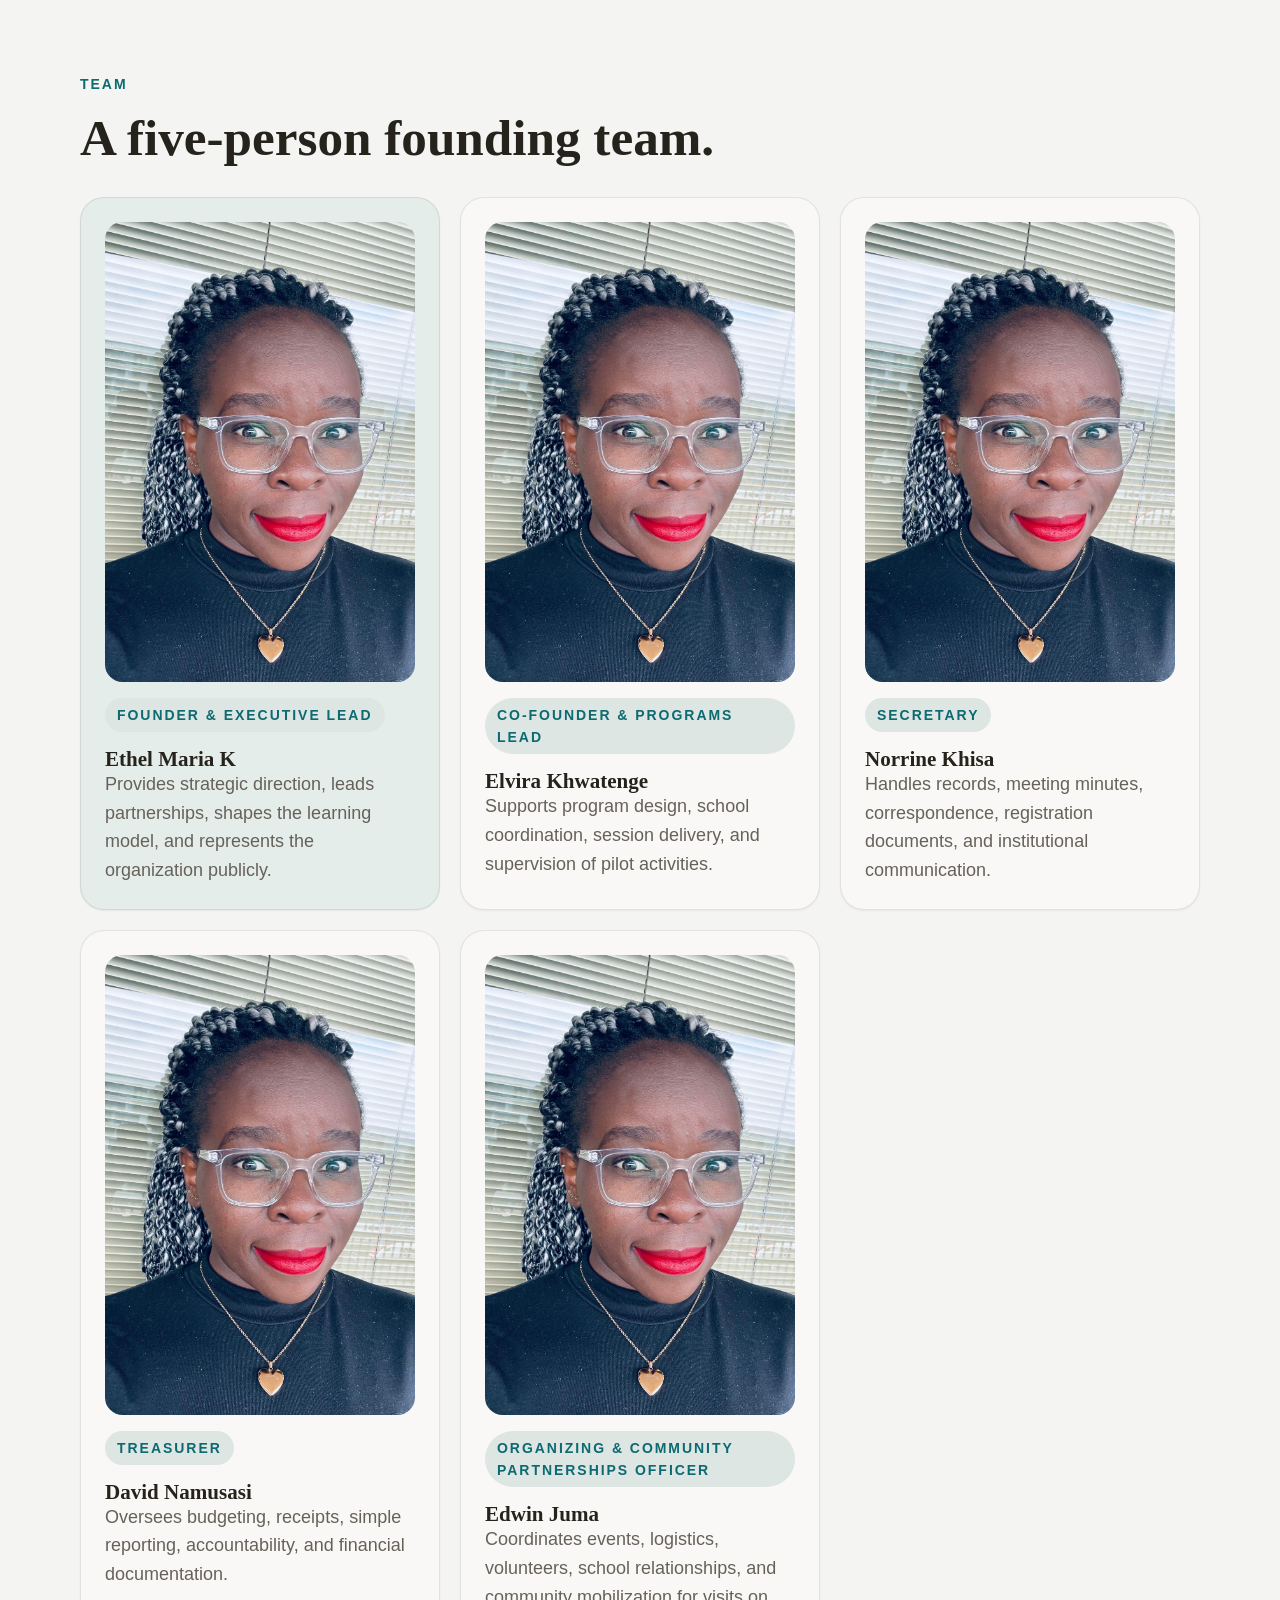
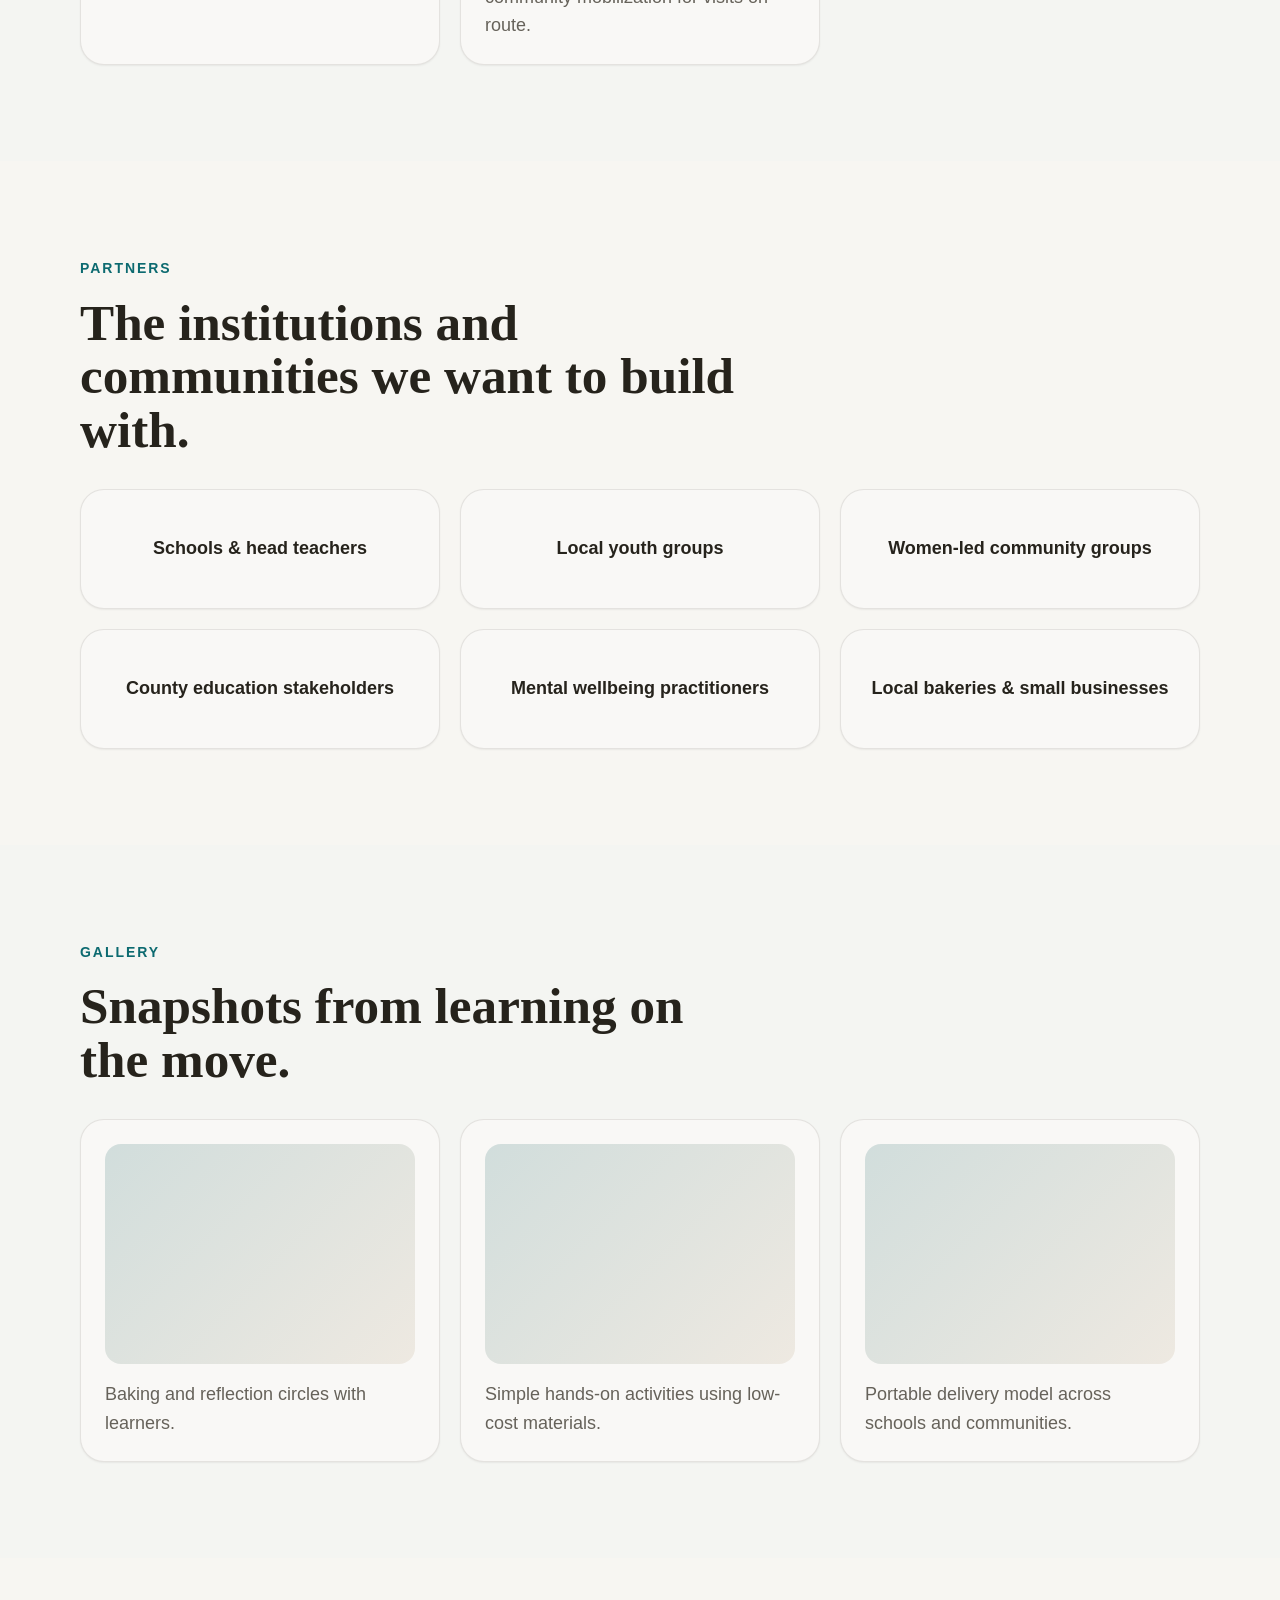
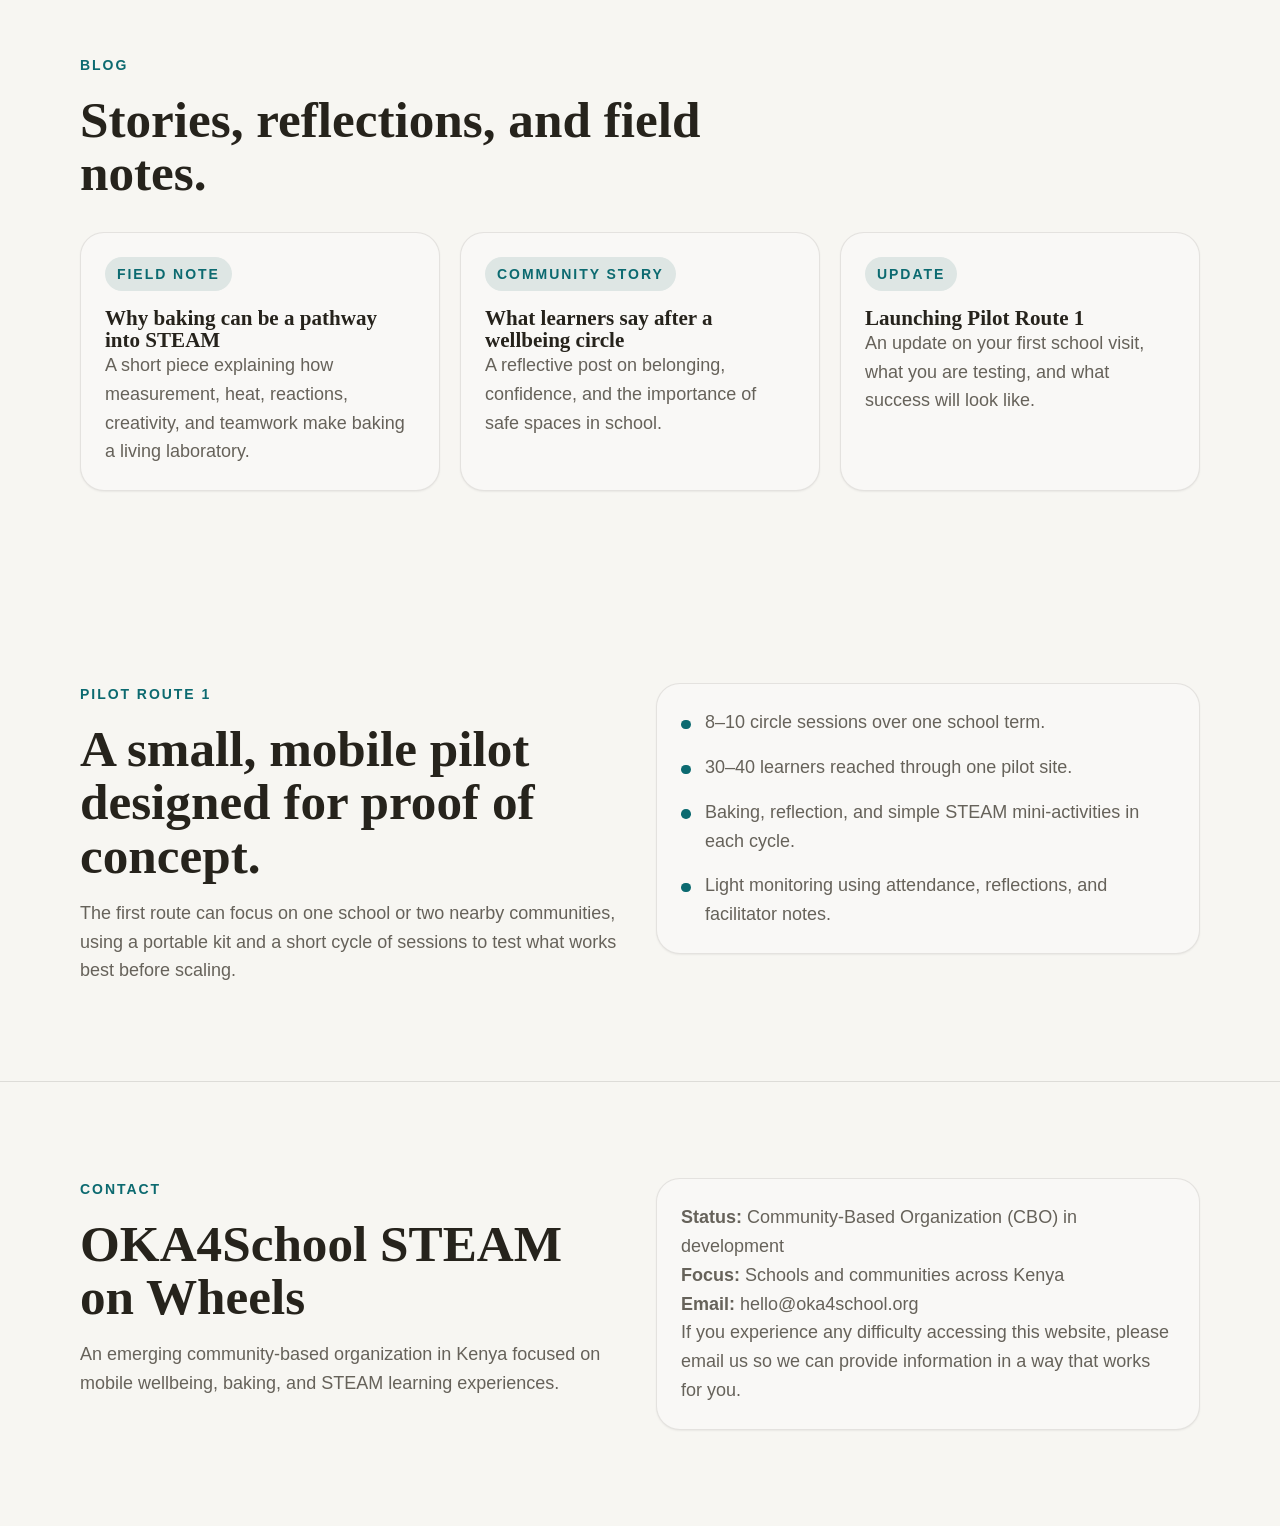
==== commit d2d98aff: "Update accessibility labels and team member descriptions" ====
--- a/index.html
+++ b/index.html
@@ -24,7 +24,7 @@
         </span>
       </a>
 
-      <nav class="site-nav" aria-label="Primary">
+      <nav class="site-nav" aria-label="Primary navigation">
         <a href="#about">About</a>
         <a href="#team">Team</a>
         <a href="#partners">Partners</a>
@@ -54,7 +54,7 @@
           </div>
         </div>
 
-        <aside class="hero-card" aria-label="Program snapshot">
+        <aside class="hero-card" aria-label="High-level program snapshot">
           <div class="stat-block">
             <span class="stat-number">5</span>
             <span class="stat-label">Officials</span>
@@ -93,31 +93,31 @@
         </div>
         <div class="team-grid">
           <article class="team-card featured-card">
-             <img src="founder.jpeg" alt="Portrait of the Founder of OKA4School STEAM on Wheels" class="team-photo" width="400" height="460">
+            <img src="founder.jpeg" alt="Portrait of Ethel Maria K, Founder and Executive Lead" class="team-photo" width="400" height="460">
             <span class="role-chip">Founder & Executive Lead</span>
             <h3>Ethel Maria K</h3>
             <p>Provides strategic direction, leads partnerships, shapes the learning model, and represents the organization publicly.</p>
           </article>
           <article class="team-card">
-             <img src="founder.jpeg" alt="Portrait of the Founder of OKA4School STEAM on Wheels" class="team-photo" width="400" height="460">
+            <img src="founder.jpeg" alt="Portrait of Elvira Khwatenge, Co-Founder and Programs Lead" class="team-photo" width="400" height="460">
             <span class="role-chip">Co-Founder & Programs Lead</span>
             <h3>Elvira Khwatenge</h3>
             <p>Supports program design, school coordination, session delivery, and supervision of pilot activities.</p>
           </article>
           <article class="team-card">
-             <img src="founder.jpeg" alt="Portrait of the secretary of OKA4School STEAM on Wheels" class="team-photo" width="400" height="460">
+            <img src="founder.jpeg" alt="Portrait of Norrine Khisa, Secretary" class="team-photo" width="400" height="460">
             <span class="role-chip">Secretary</span>
-            <h3>Norrine khisa</h3>
+            <h3>Norrine Khisa</h3>
             <p>Handles records, meeting minutes, correspondence, registration documents, and institutional communication.</p>
           </article>
           <article class="team-card">
-             <img src="founder.jpeg" alt="Portrait of the Treasurer of OKA4School STEAM on Wheels" class="team-photo" width="400" height="460">
+            <img src="founder.jpeg" alt="Portrait of David Namusasi, Treasurer" class="team-photo" width="400" height="460">
             <span class="role-chip">Treasurer</span>
             <h3>David Namusasi</h3>
             <p>Oversees budgeting, receipts, simple reporting, accountability, and financial documentation.</p>
           </article>
           <article class="team-card">
-             <img src="founder.jpeg" alt="Portrait of the organizer of OKA4School STEAM on Wheels" class="team-photo" width="400" height="460">
+            <img src="founder.jpeg" alt="Portrait of Edwin Juma, Organizing and Community Partnerships Officer" class="team-photo" width="400" height="460">
             <span class="role-chip">Organizing & Community Partnerships Officer</span>
             <h3>Edwin Juma</h3>
             <p>Coordinates events, logistics, volunteers, school relationships, and community mobilization for visits on route.</p>
@@ -132,7 +132,7 @@
           <p class="section-tag">Partners</p>
           <h2>The institutions and communities we want to build with.</h2>
         </div>
-        <div class="partners-grid">
+        <div class="partners-grid" aria-label="Current and potential partners">
           <div class="partner-card">Schools & head teachers</div>
           <div class="partner-card">Local youth groups</div>
           <div class="partner-card">Women-led community groups</div>
@@ -151,15 +151,15 @@
         </div>
         <div class="gallery-grid">
           <article class="gallery-card">
-            <div class="gallery-placeholder">Session photo</div>
+            <div class="gallery-placeholder" aria-hidden="true"></div>
             <p>Baking and reflection circles with learners.</p>
           </article>
           <article class="gallery-card">
-            <div class="gallery-placeholder">STEAM activity</div>
+            <div class="gallery-placeholder" aria-hidden="true"></div>
             <p>Simple hands-on activities using low-cost materials.</p>
           </article>
           <article class="gallery-card">
-            <div class="gallery-placeholder">Community visit</div>
+            <div class="gallery-placeholder" aria-hidden="true"></div>
             <p>Portable delivery model across schools and communities.</p>
           </article>
         </div>
@@ -200,7 +200,7 @@
           <p class="route-text">The first route can focus on one school or two nearby communities, using a portable kit and a short cycle of sessions to test what works best before scaling.</p>
         </div>
         <div class="route-panel">
-          <ul role="list">
+          <ul>
             <li>8–10 circle sessions over one school term.</li>
             <li>30–40 learners reached through one pilot site.</li>
             <li>Baking, reflection, and simple STEAM mini-activities in each cycle.</li>
@@ -222,6 +222,9 @@
         <p><strong>Status:</strong> Community-Based Organization (CBO) in development</p>
         <p><strong>Focus:</strong> Schools and communities across Kenya</p>
         <p><strong>Email:</strong> hello@oka4school.org</p>
+        <p class="accessibility-note">
+          If you experience any difficulty accessing this website, please email us so we can provide information in a way that works for you.
+        </p>
       </div>
     </div>
   </footer>
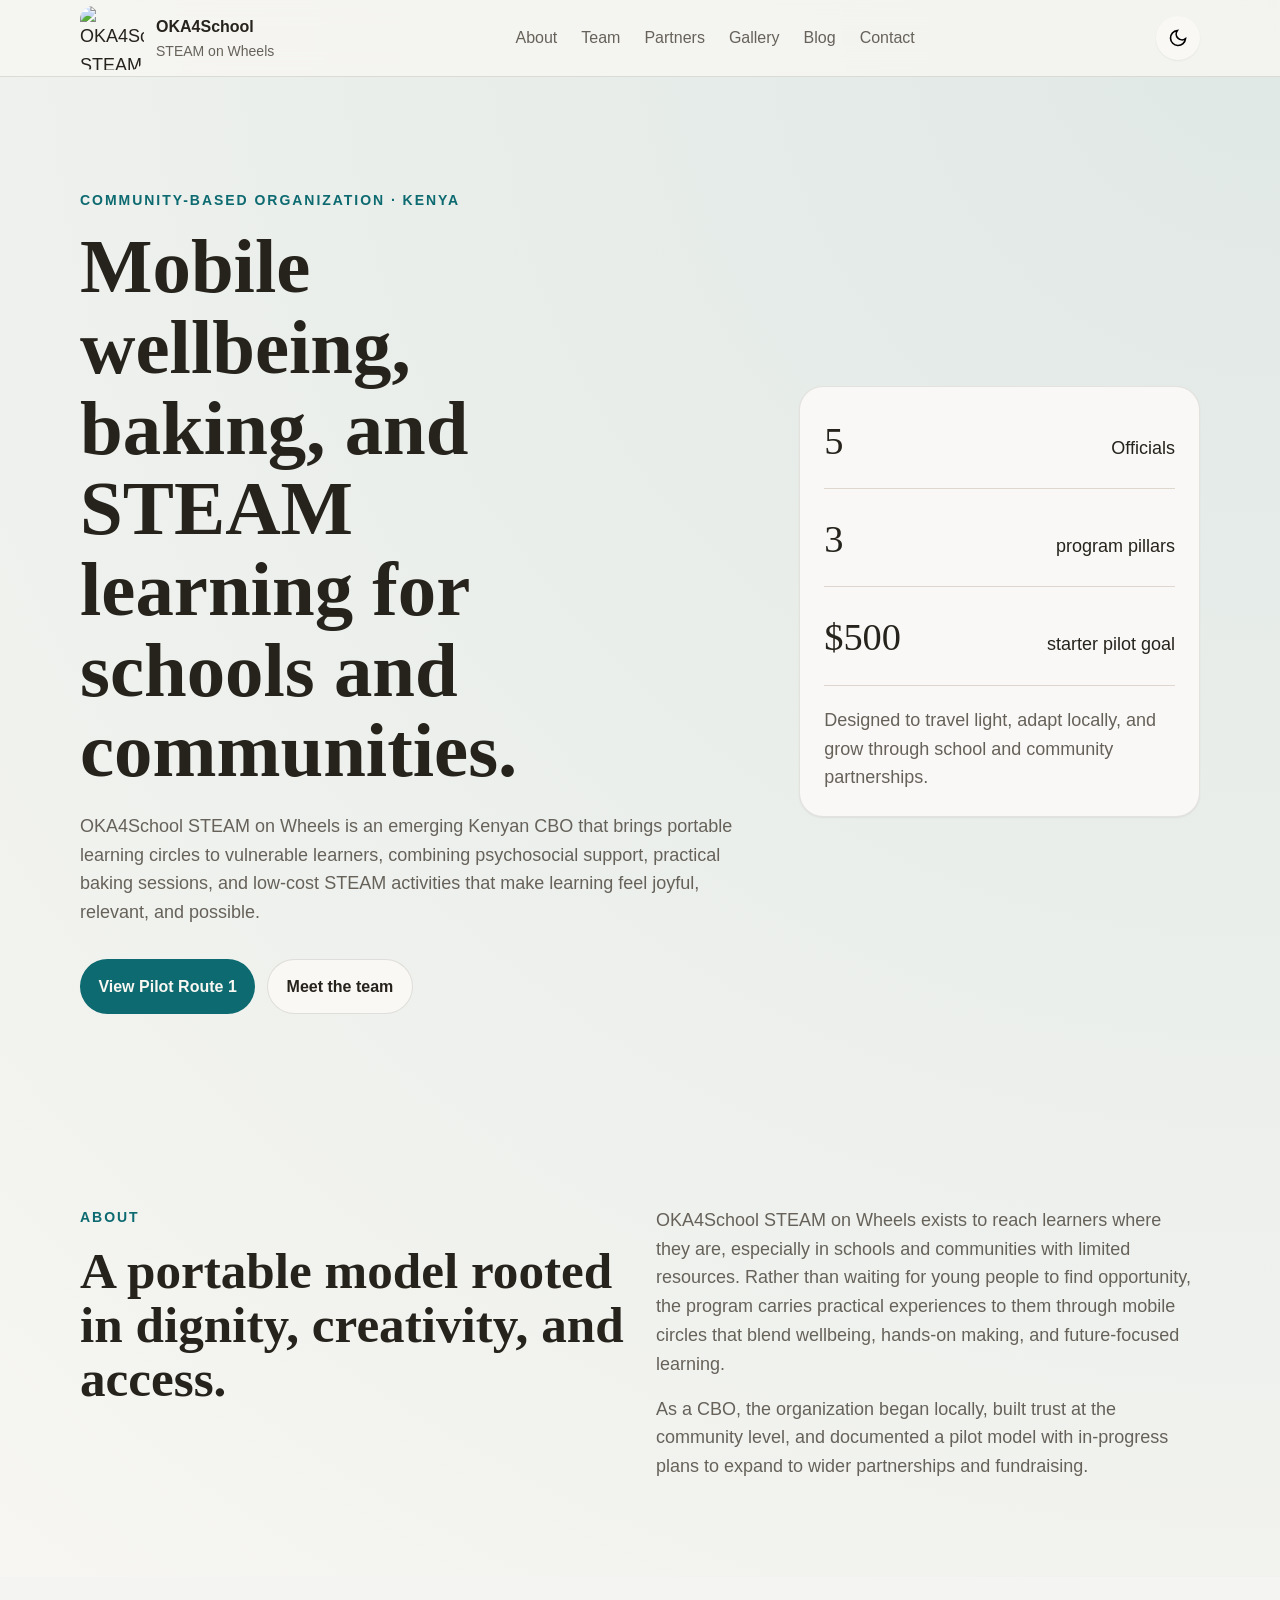
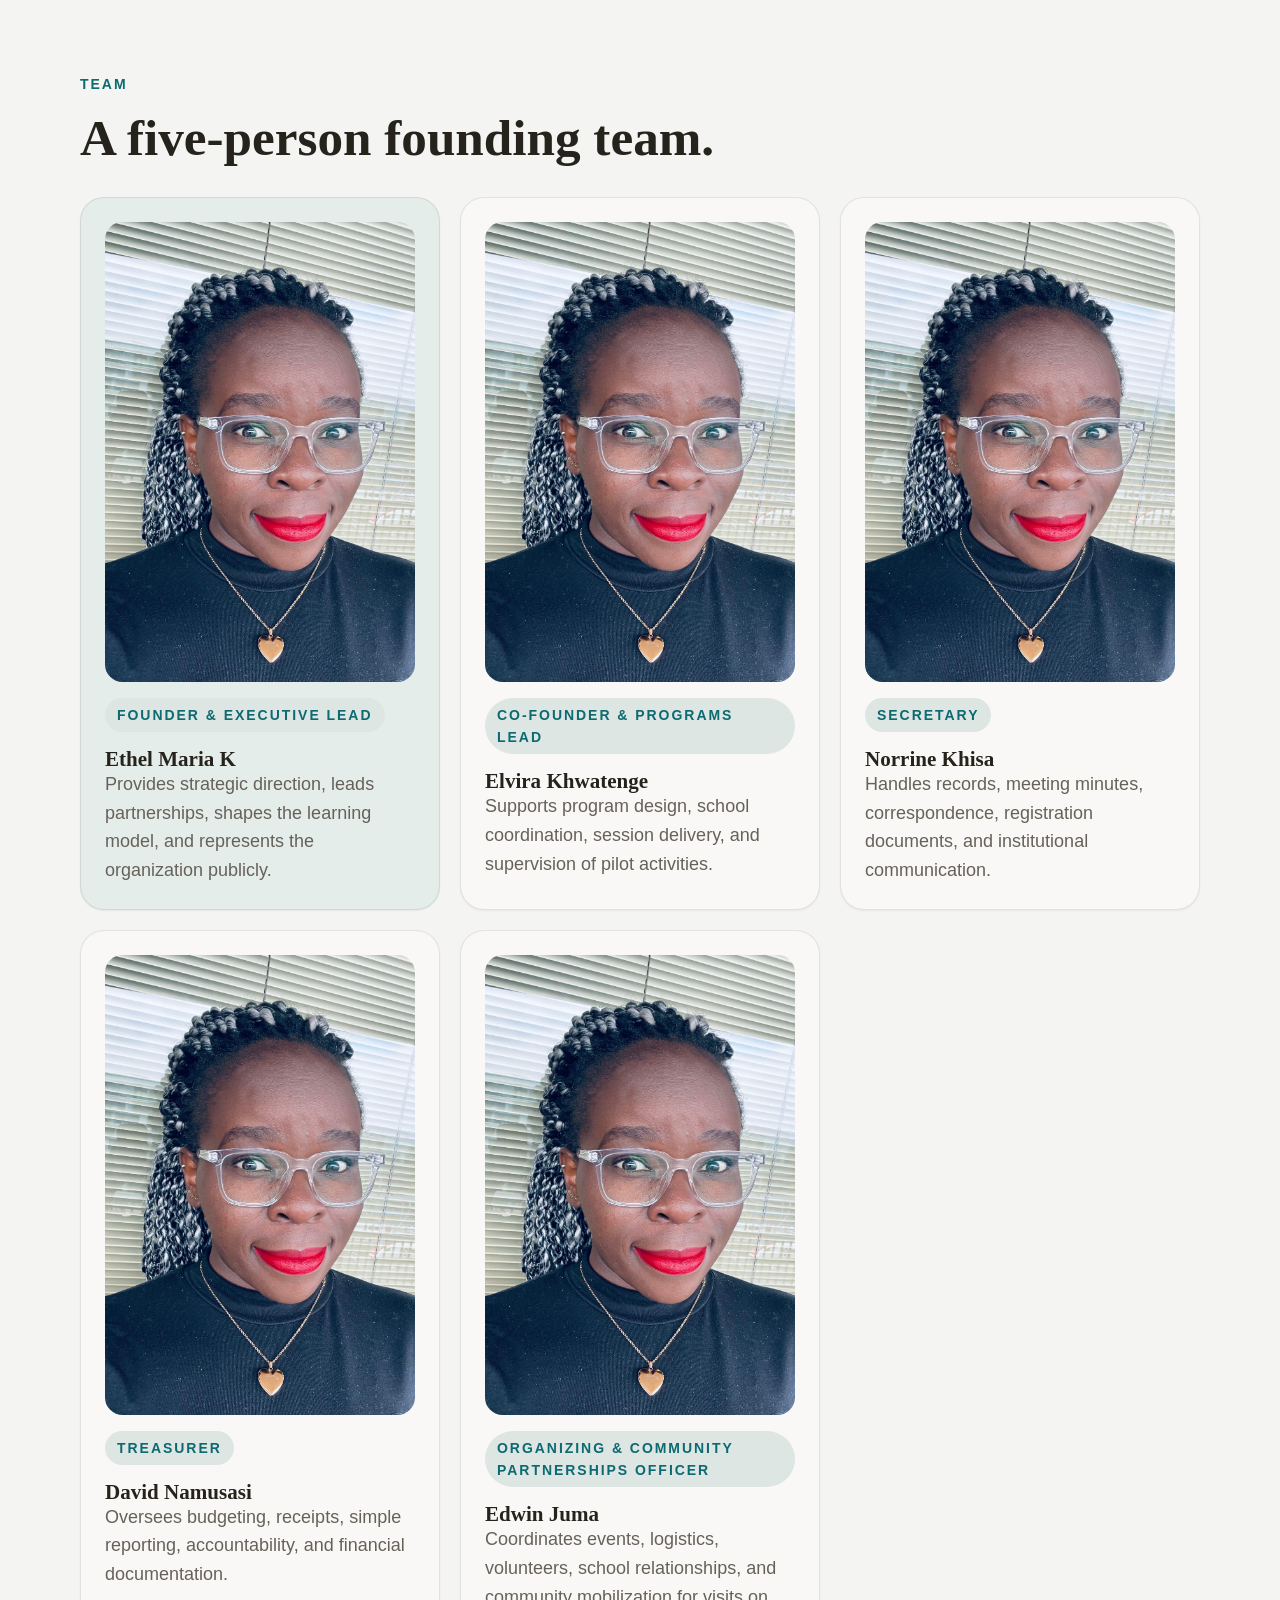
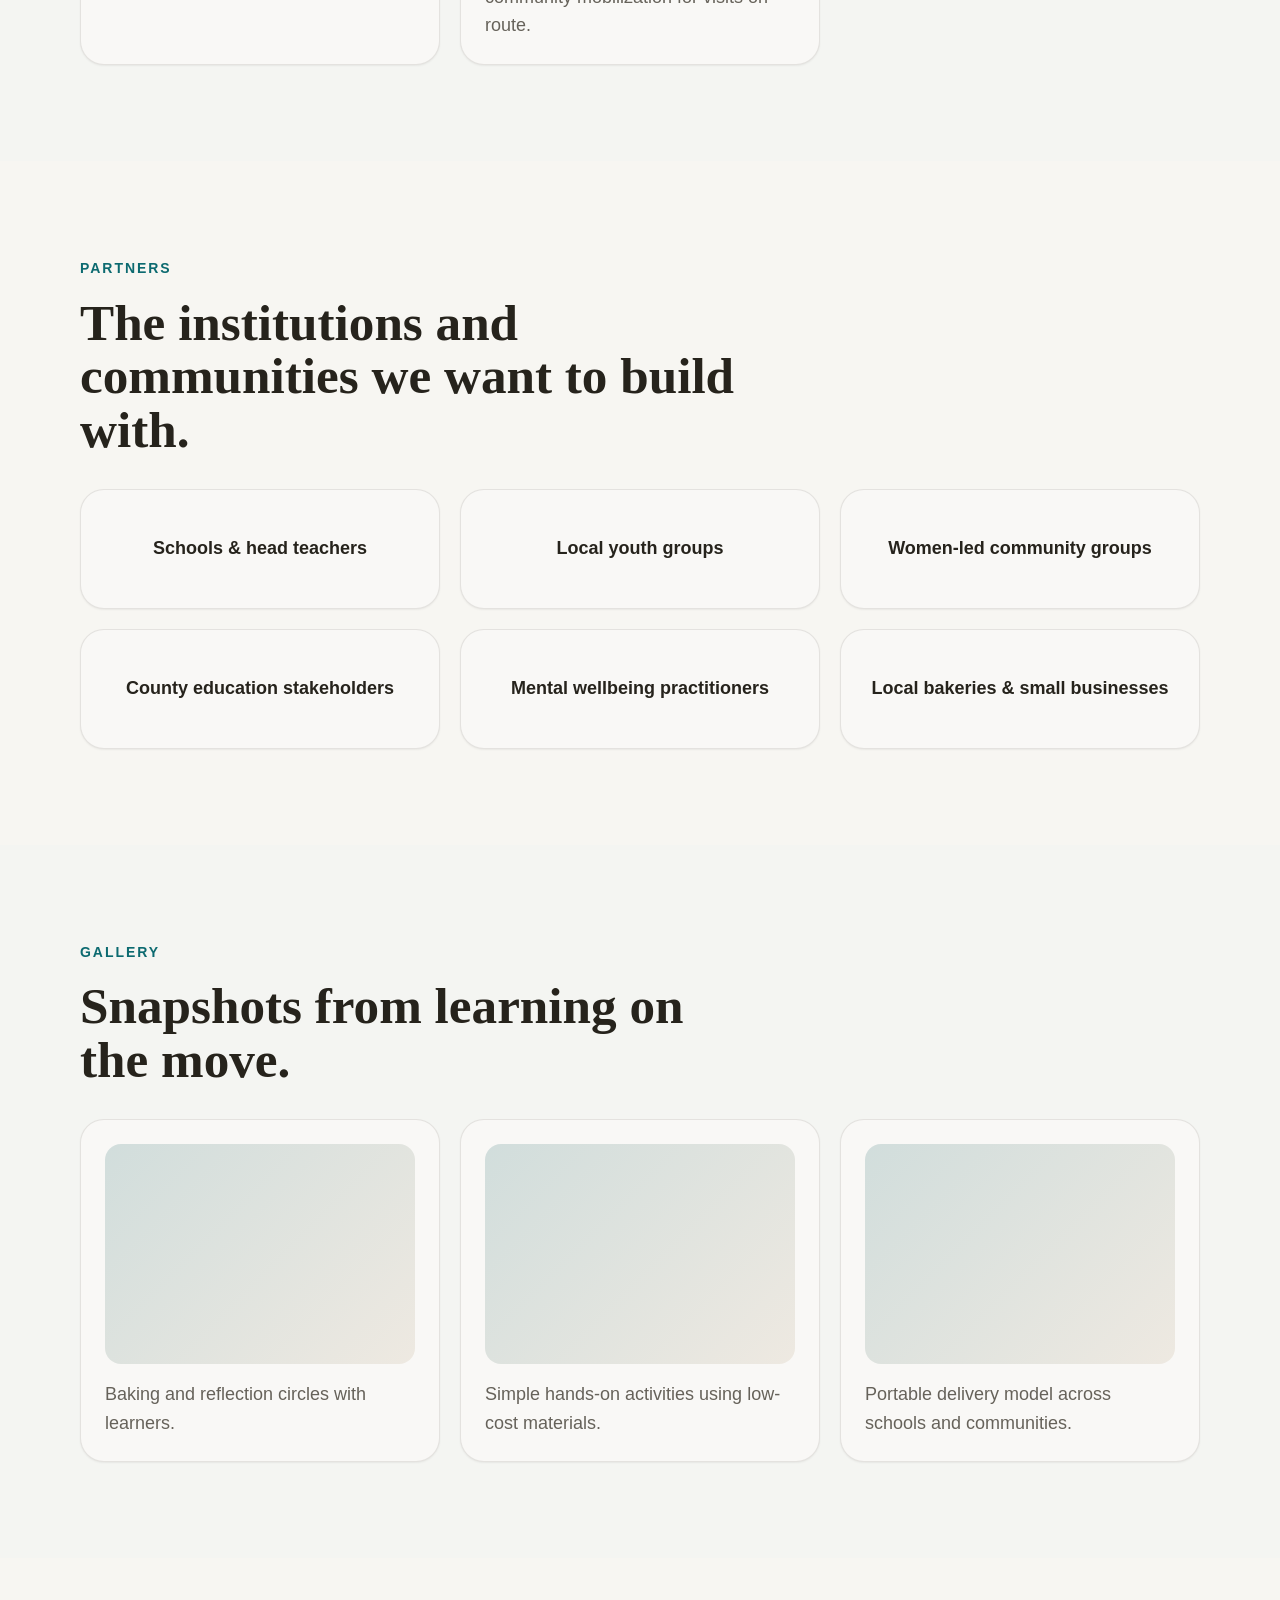
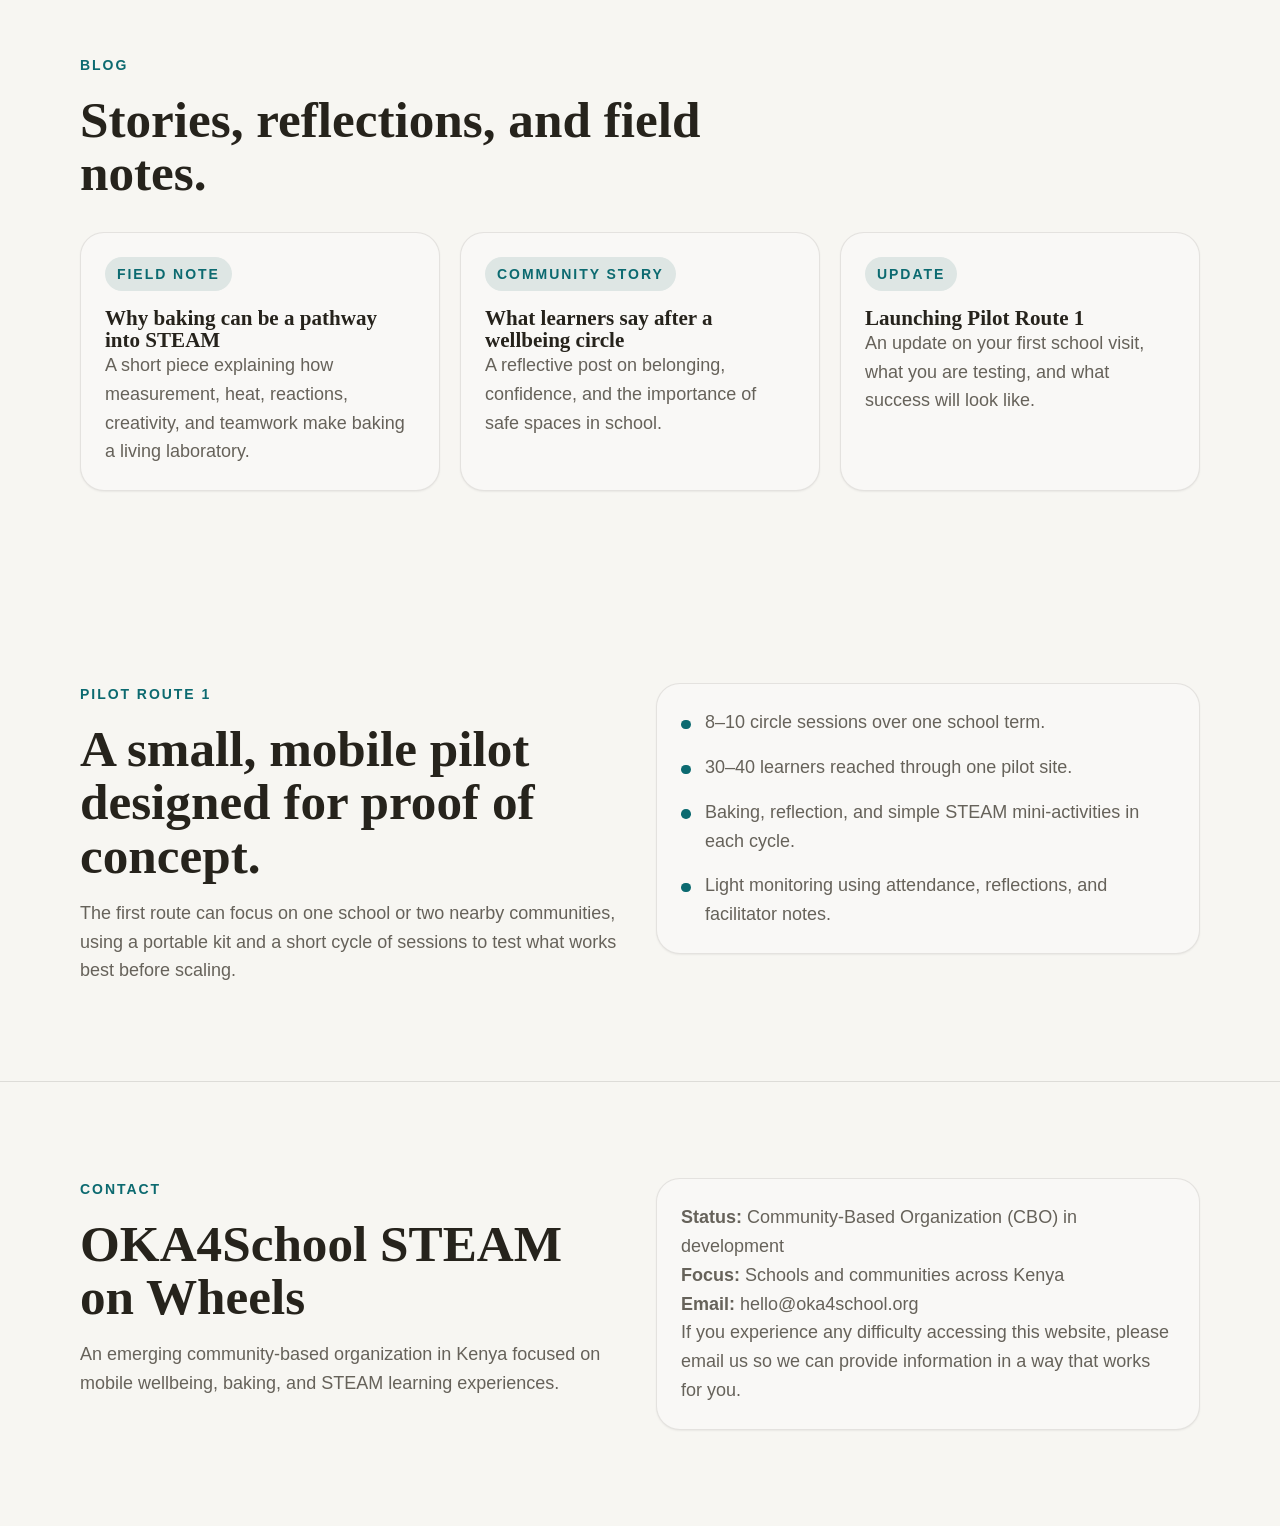
==== commit 34114f88: "Revise paragraph for clarity and past tense consistency" ====
--- a/index.html
+++ b/index.html
@@ -80,7 +80,7 @@
         </div>
         <div class="rich-text">
           <p>OKA4School STEAM on Wheels exists to reach learners where they are, especially in schools and communities with limited resources. Rather than waiting for young people to find opportunity, the program carries practical experiences to them through mobile circles that blend wellbeing, hands-on making, and future-focused learning.</p>
-          <p>As a CBO, the organization can begin locally, build trust at community level, and document a strong pilot model before expanding to wider partnerships and fundraising.</p>
+          <p>As a CBO, the organization began locally, built trust at the community level, and documented a pilot model with in-progress plans to expand to wider partnerships and fundraising.</p>
         </div>
       </div>
     </section>
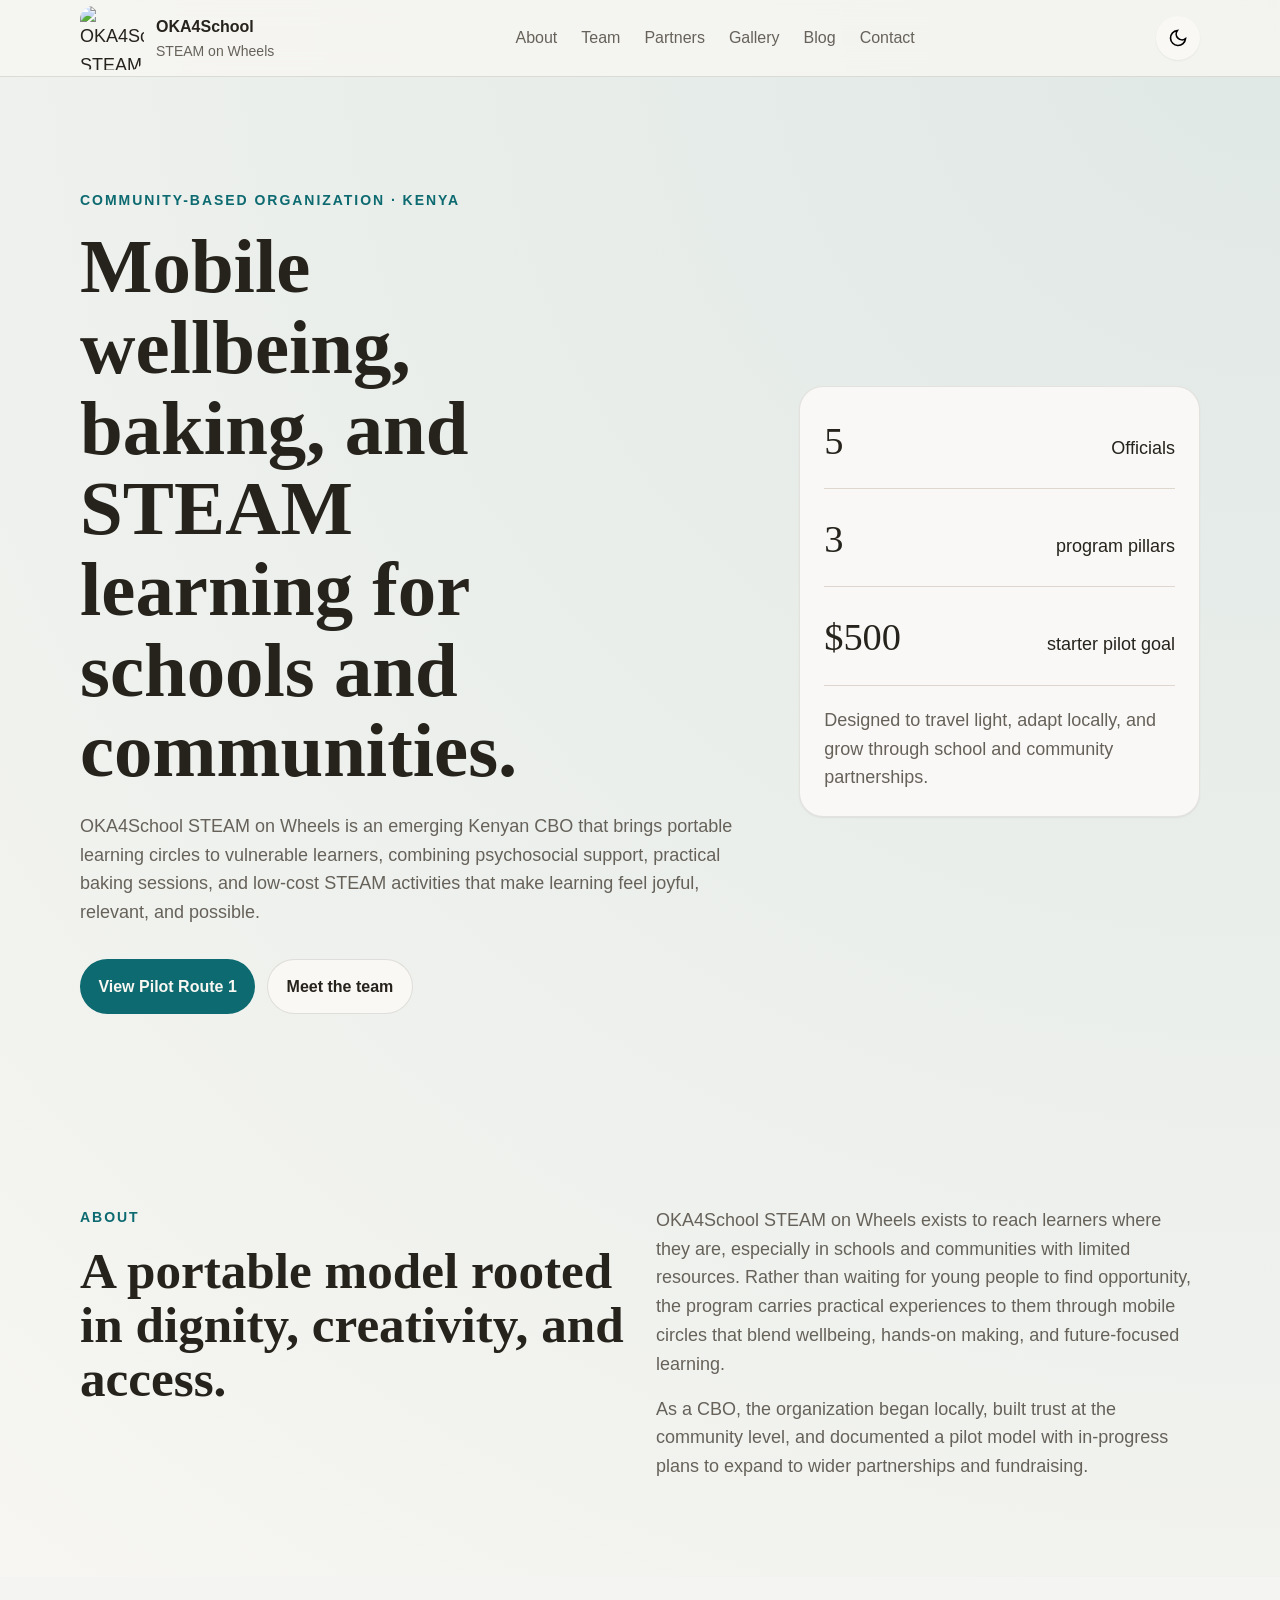
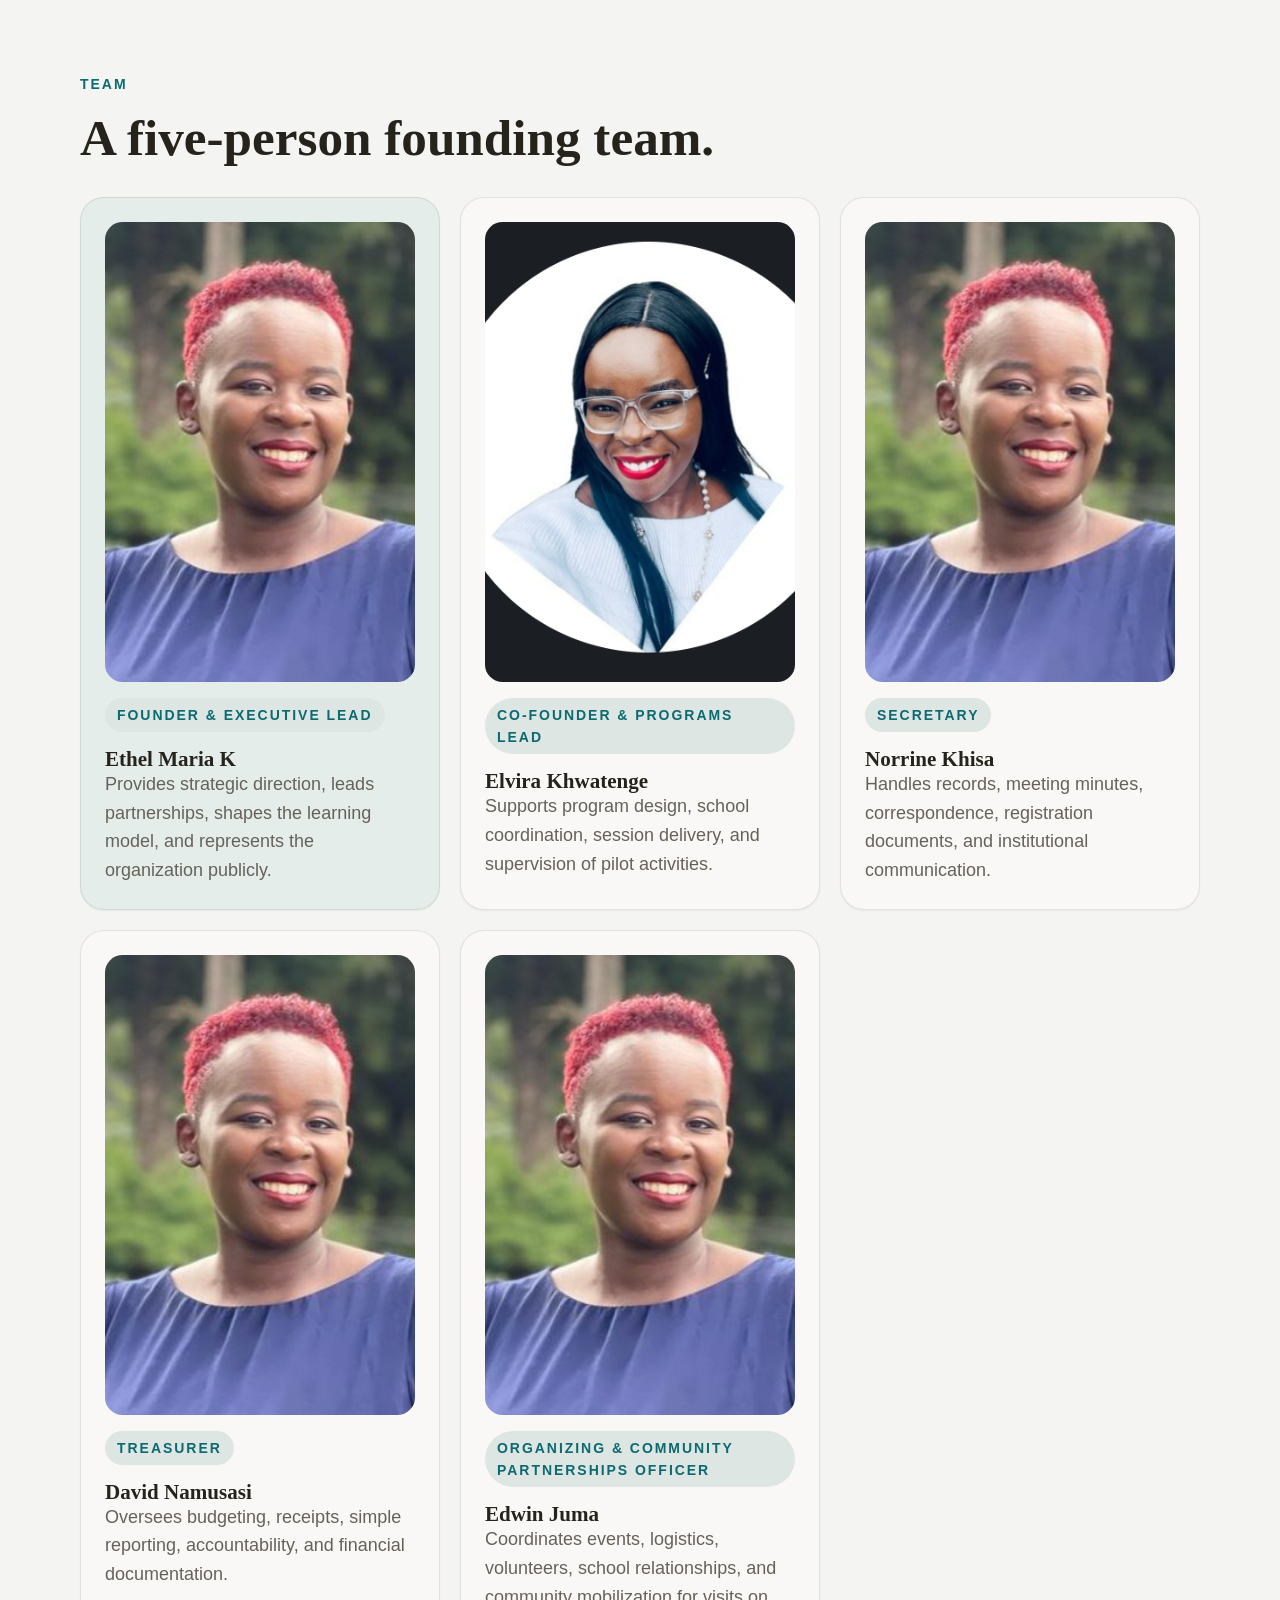
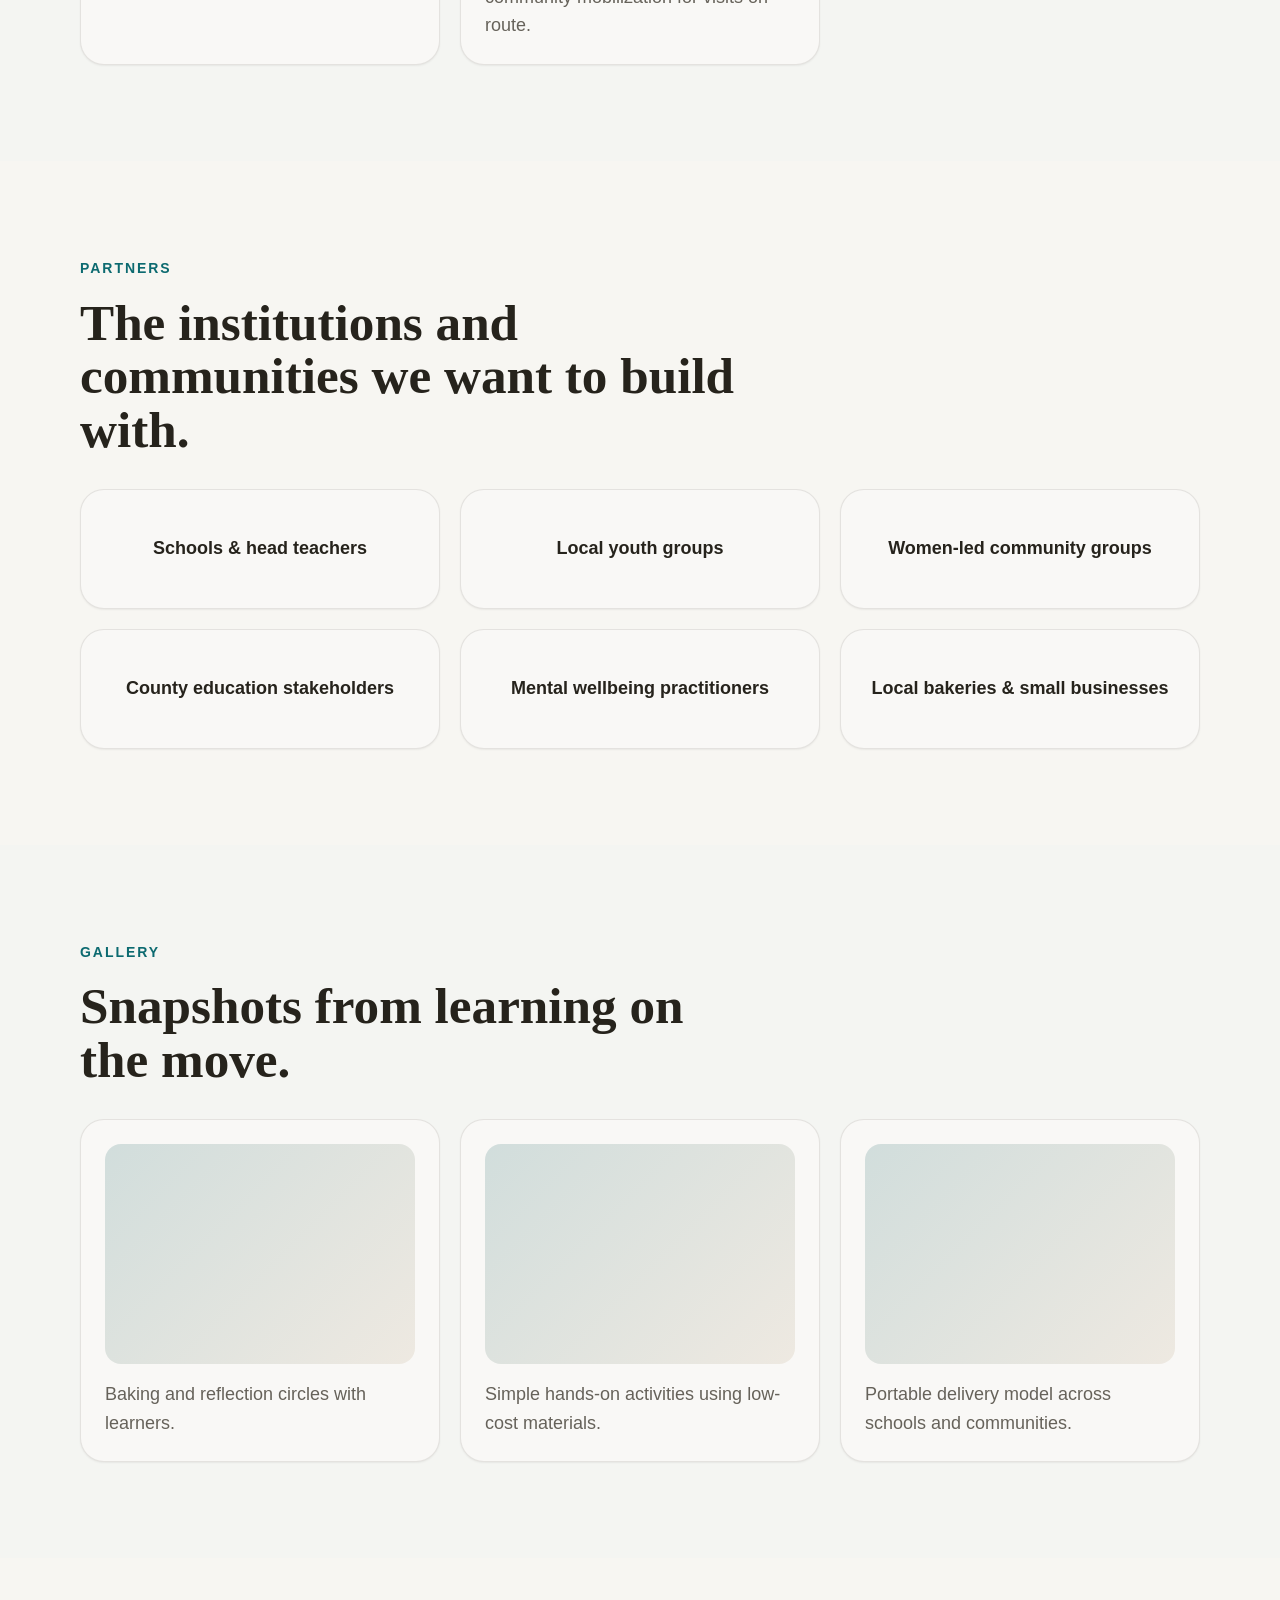
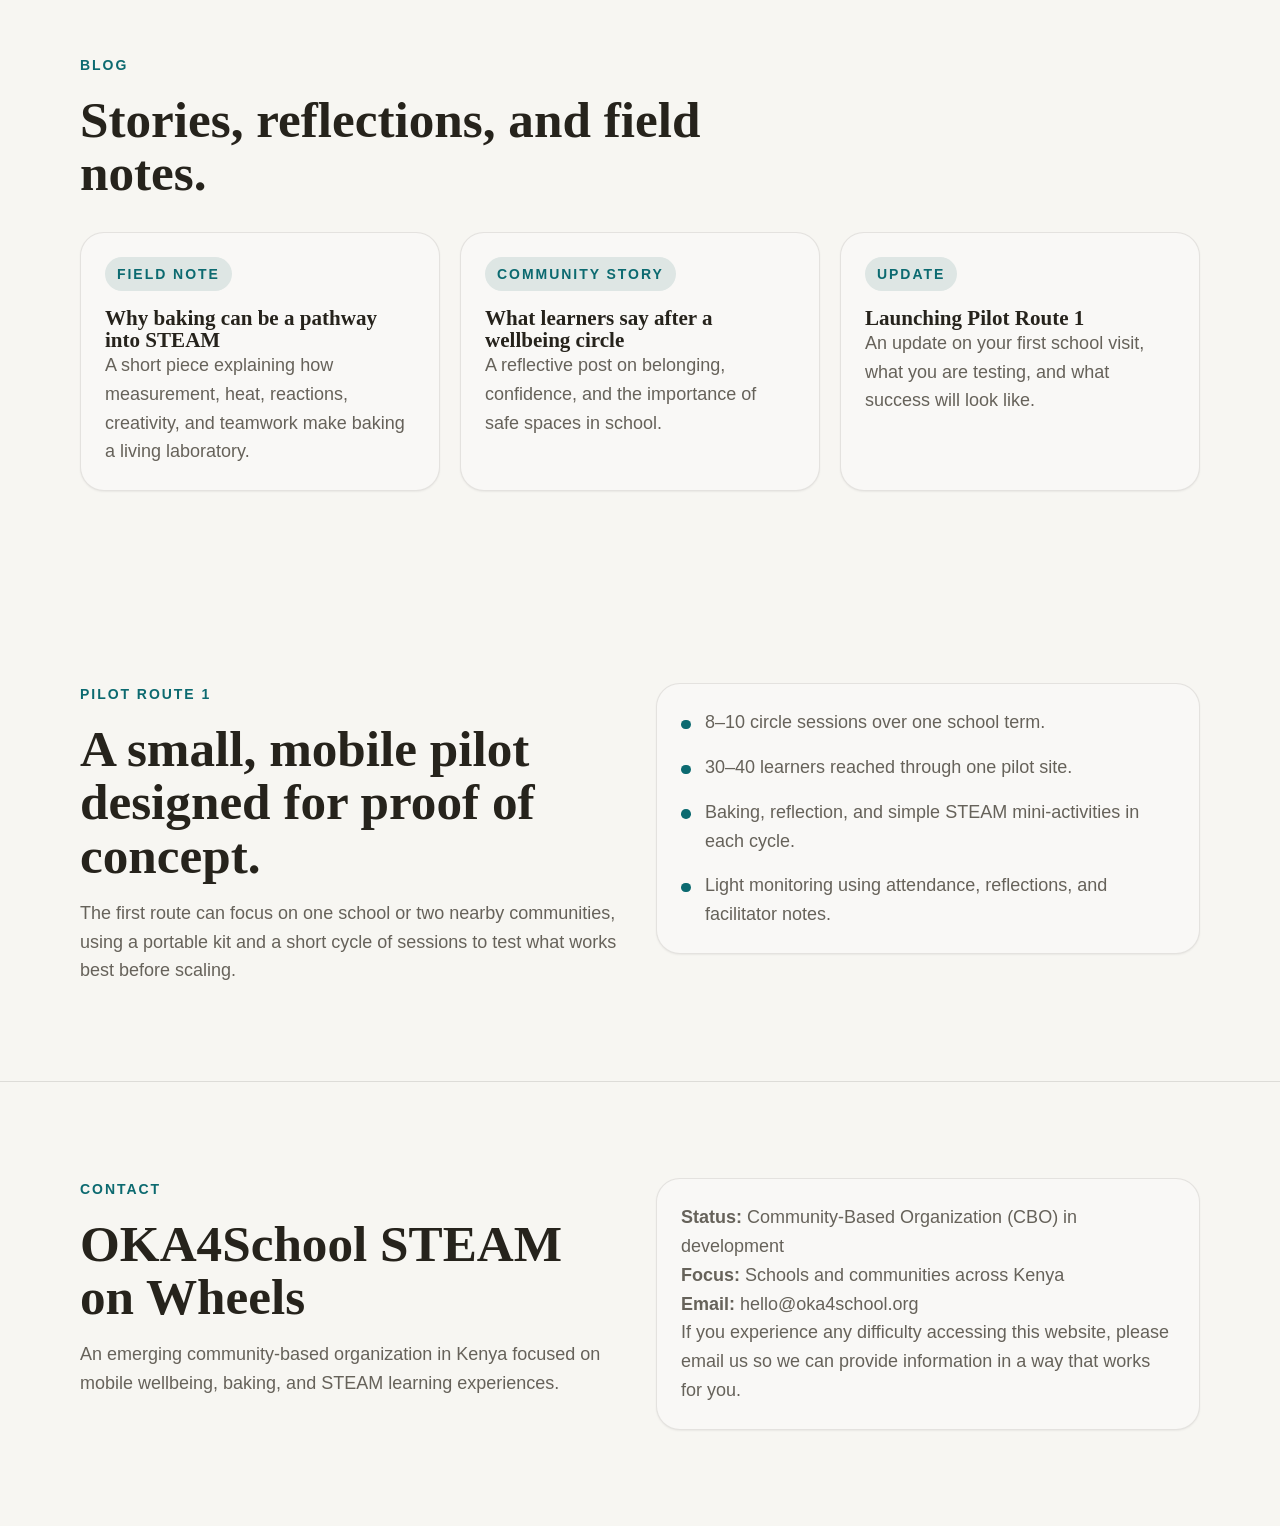
==== commit f99765eb: "Update index.html" ====
--- a/index.html
+++ b/index.html
@@ -99,7 +99,7 @@
             <p>Provides strategic direction, leads partnerships, shapes the learning model, and represents the organization publicly.</p>
           </article>
           <article class="team-card">
-            <img src="founder.jpeg" alt="Portrait of Elvira Khwatenge, Co-Founder and Programs Lead" class="team-photo" width="400" height="460">
+            <img src="co-founder.png" alt="Portrait of Elvira Khwatenge, Co-Founder and Programs Lead" class="team-photo" width="400" height="460">
             <span class="role-chip">Co-Founder & Programs Lead</span>
             <h3>Elvira Khwatenge</h3>
             <p>Supports program design, school coordination, session delivery, and supervision of pilot activities.</p>
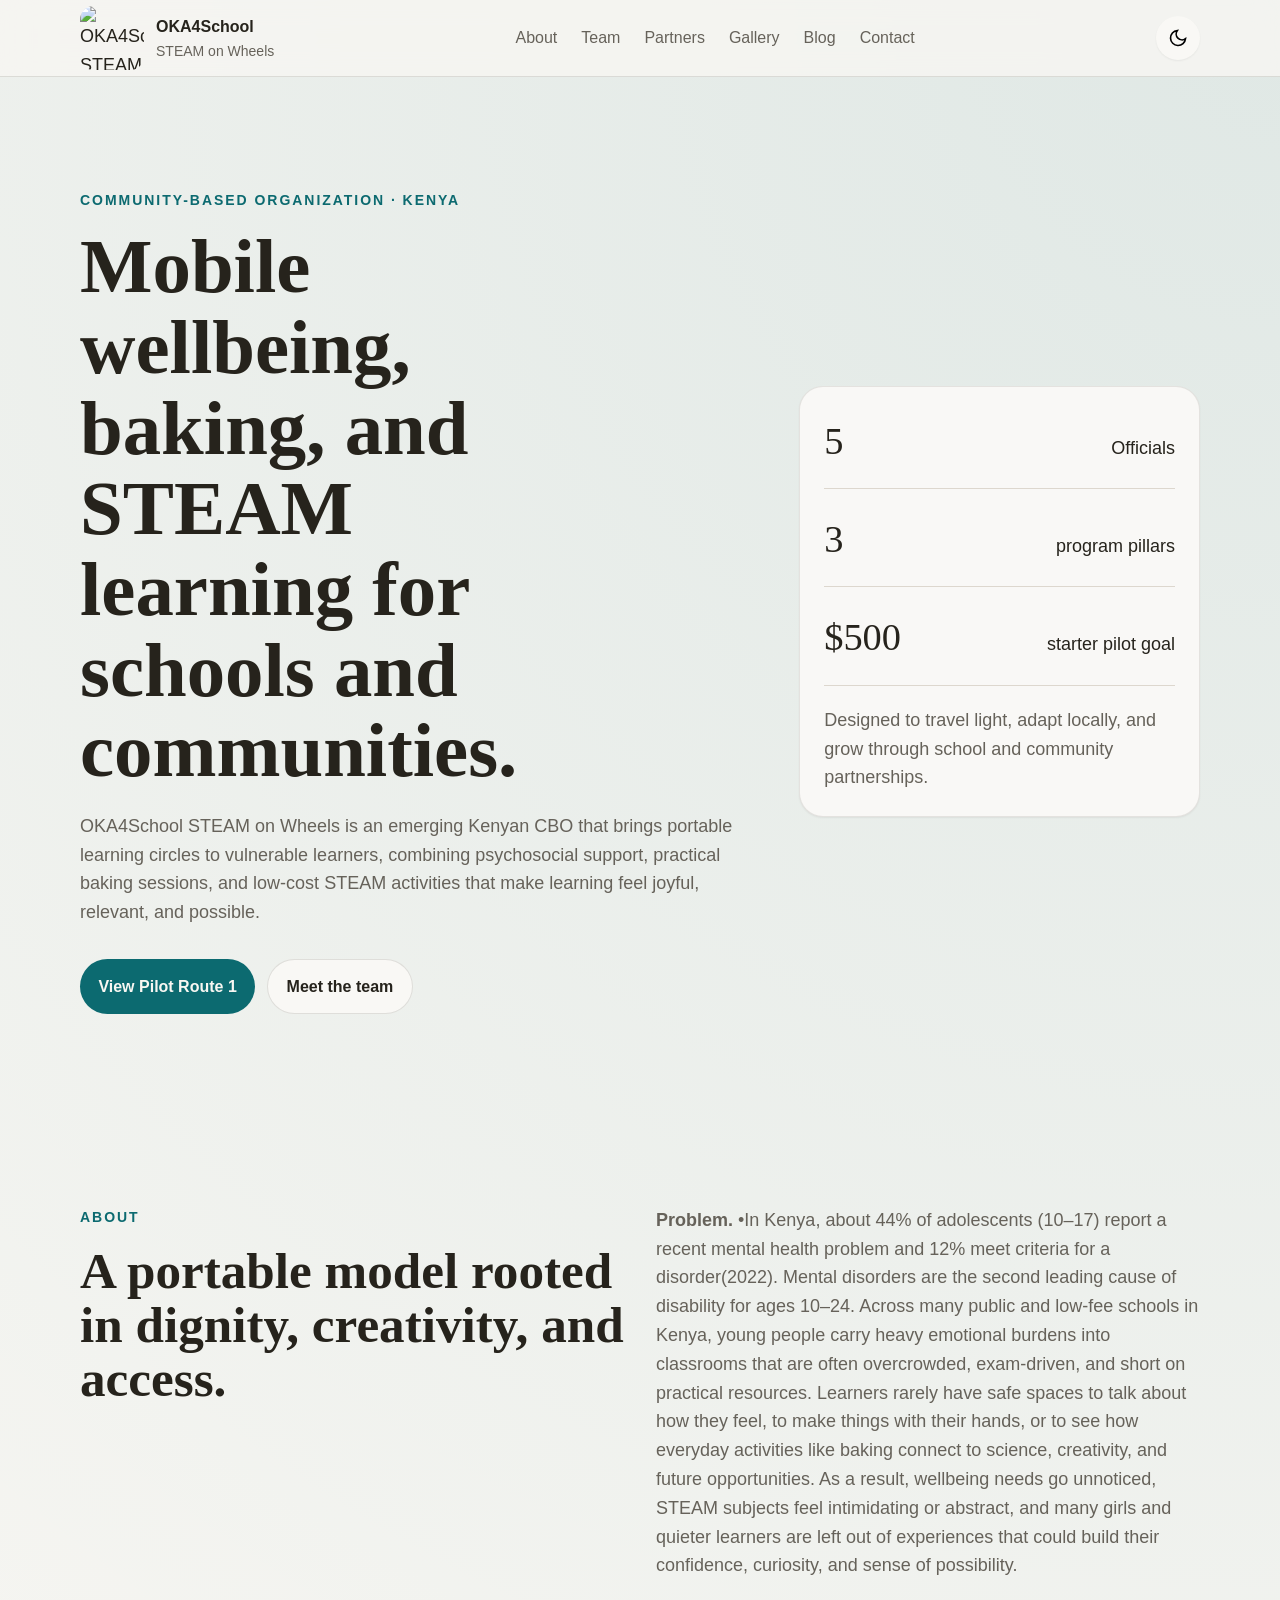
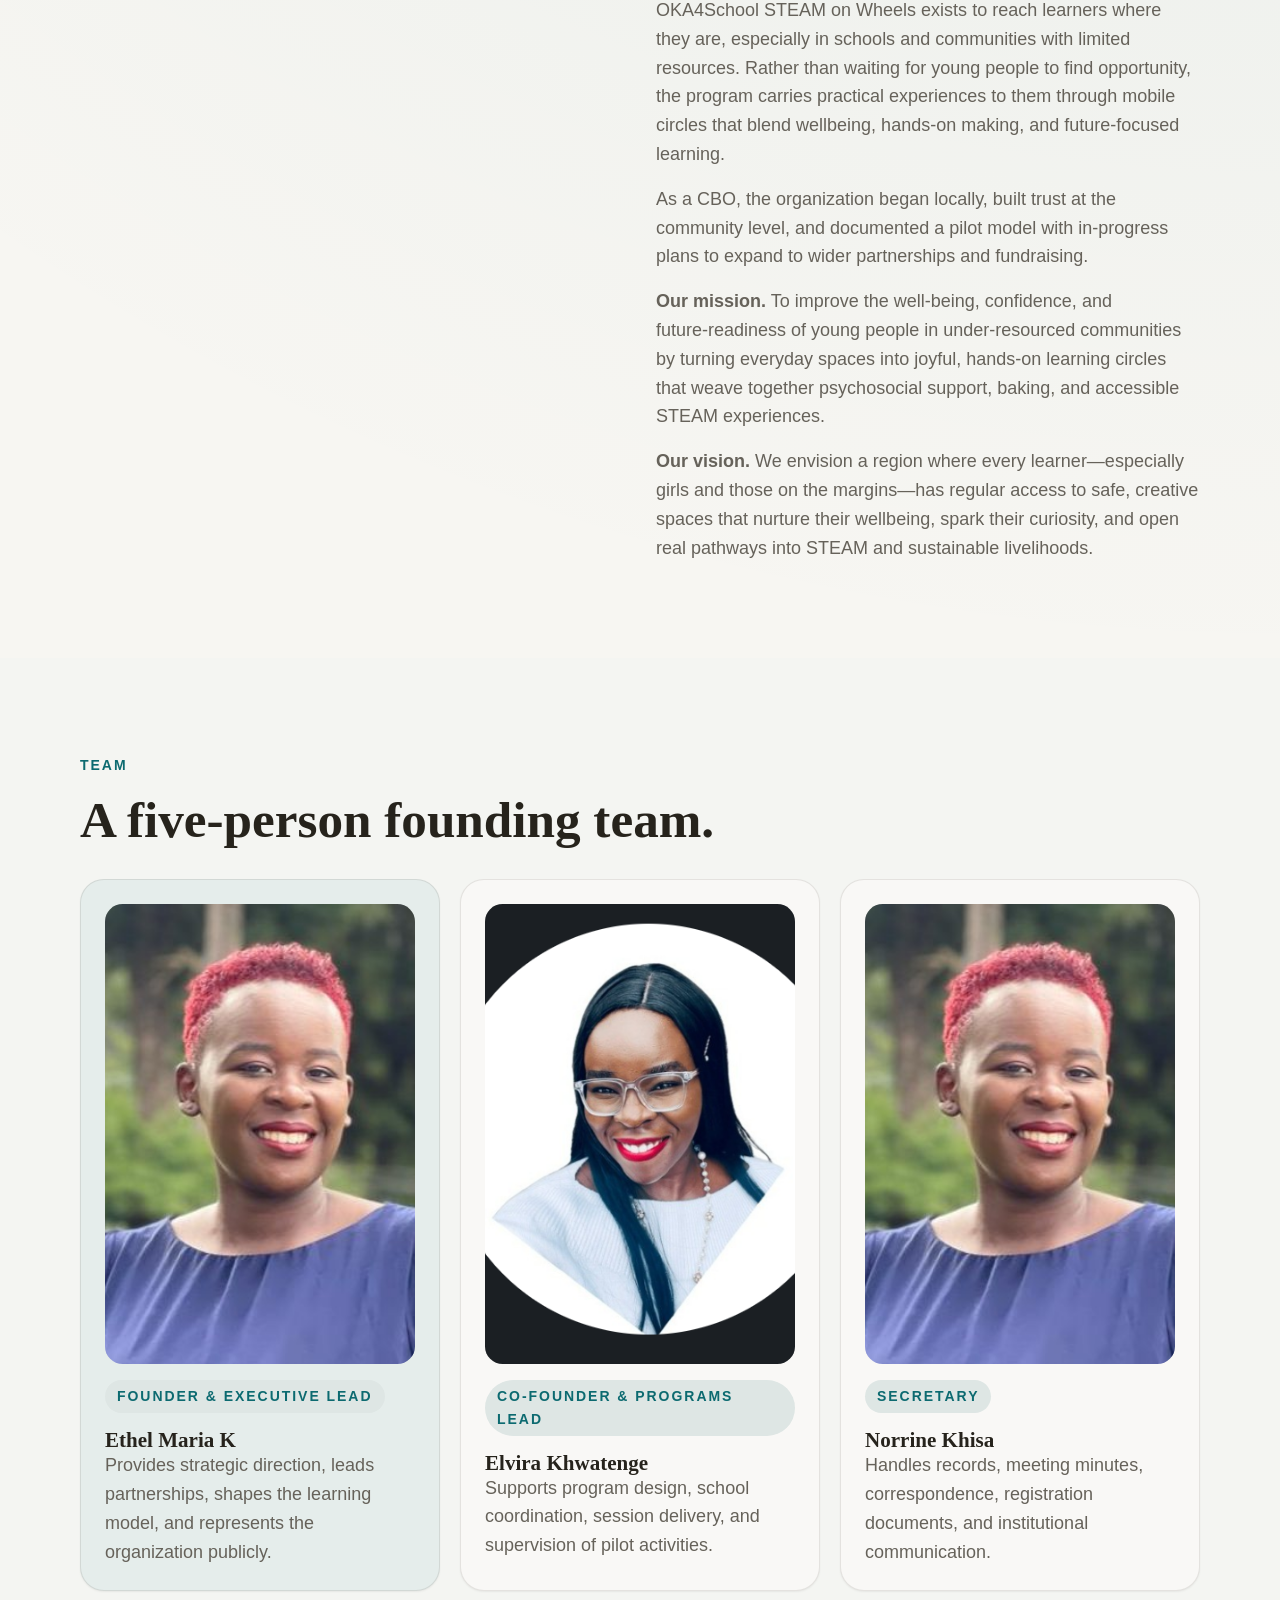
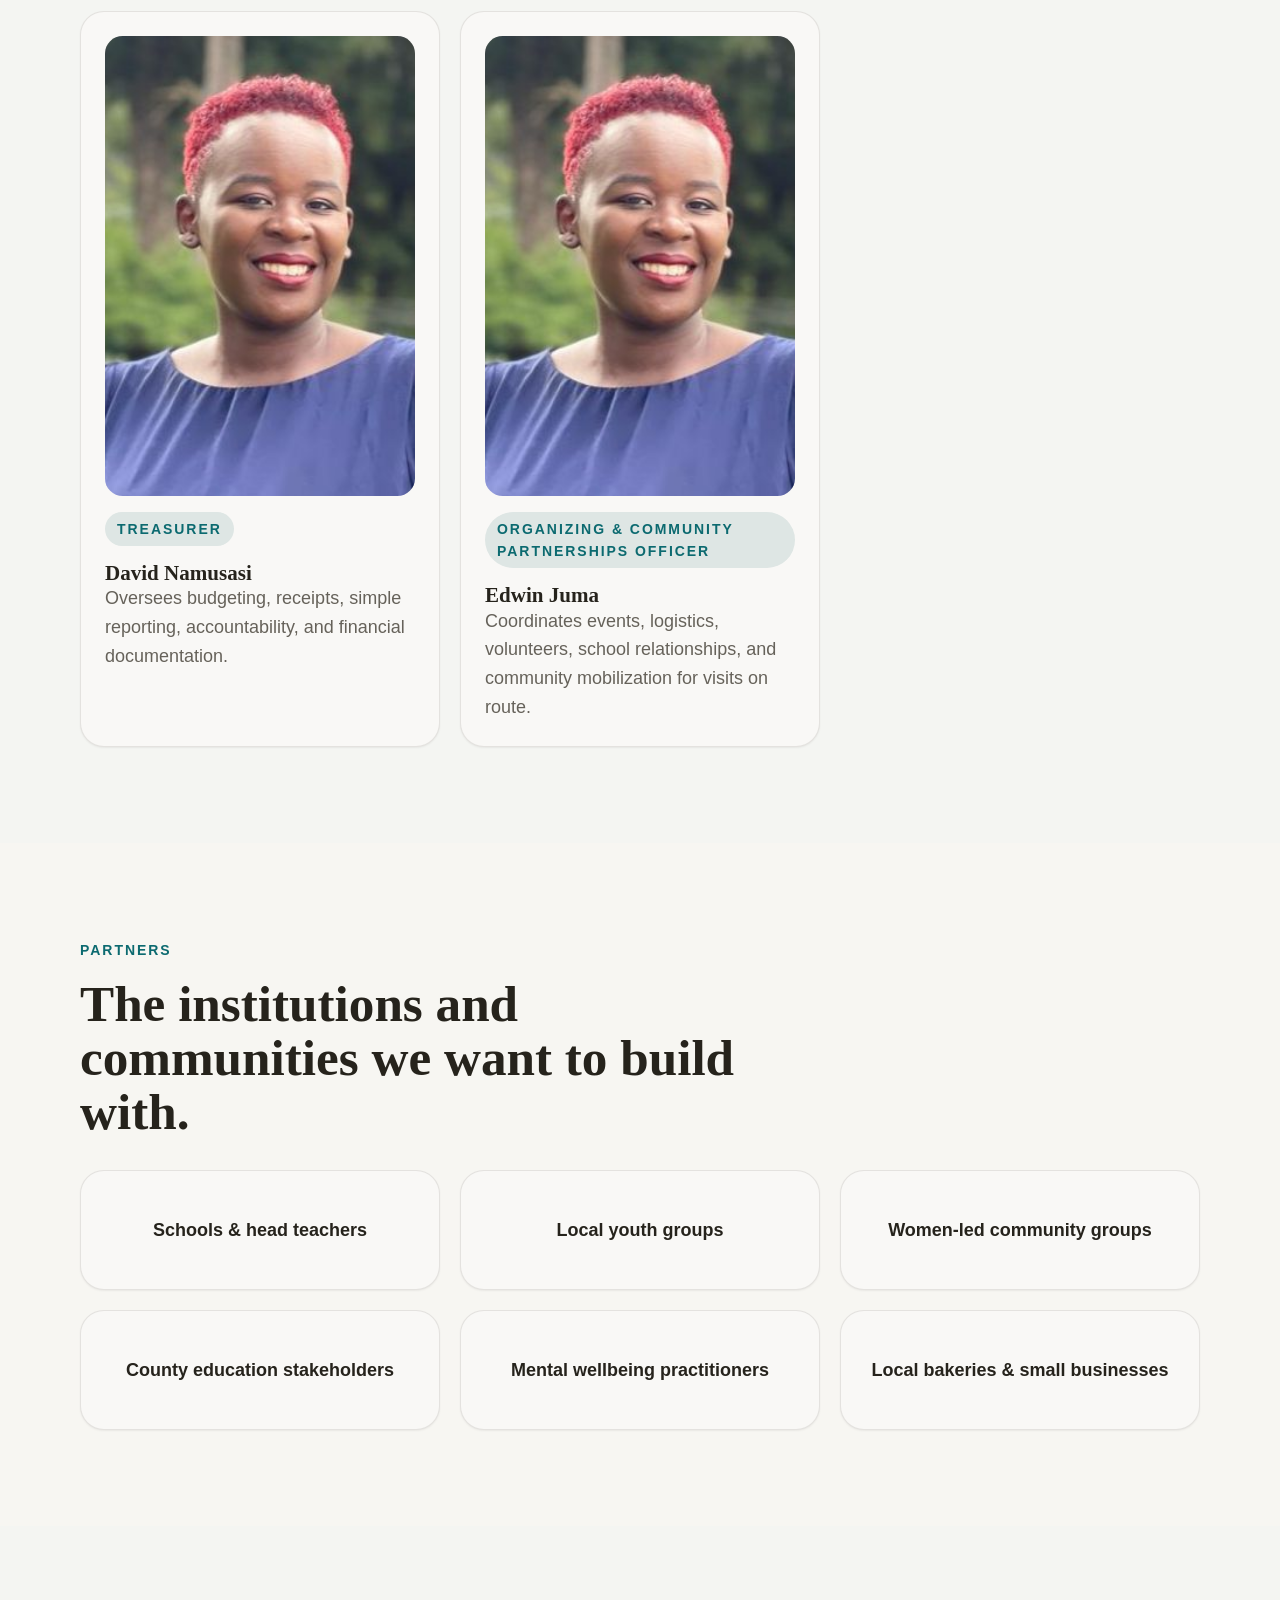
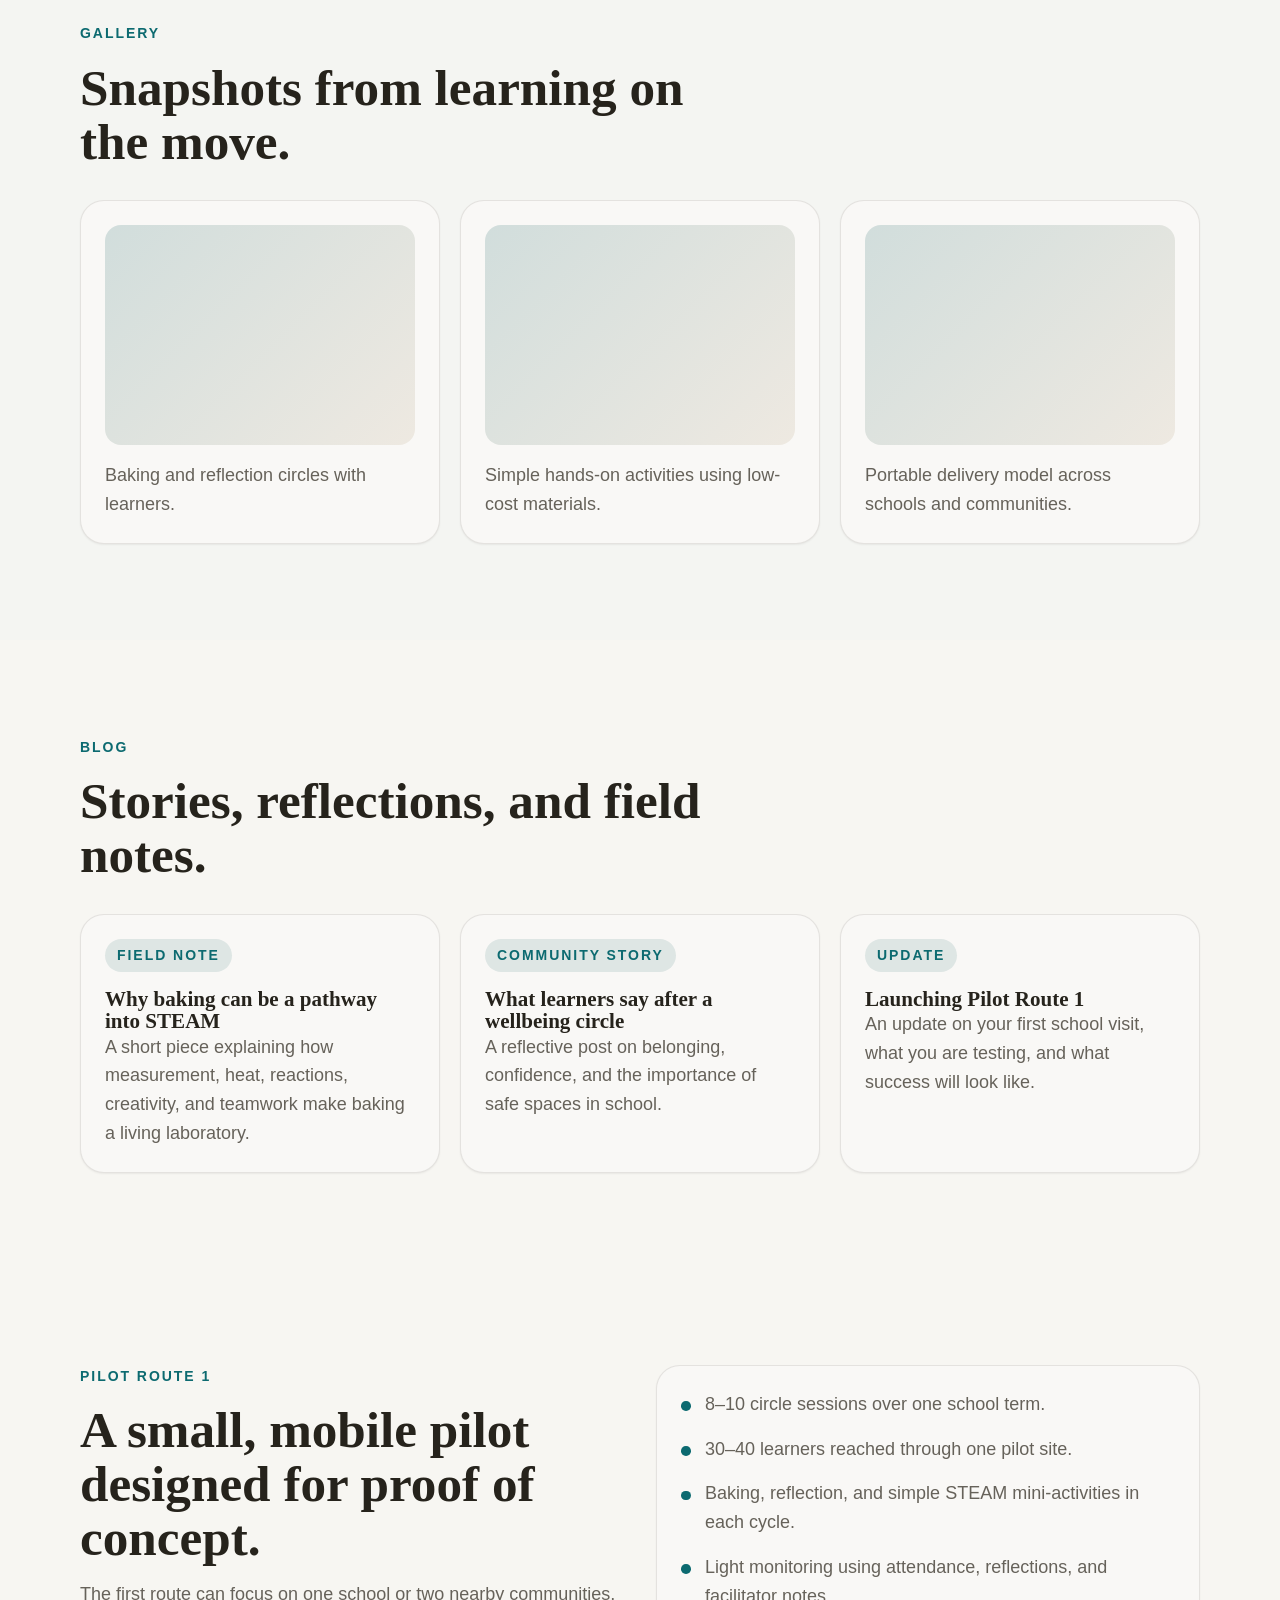
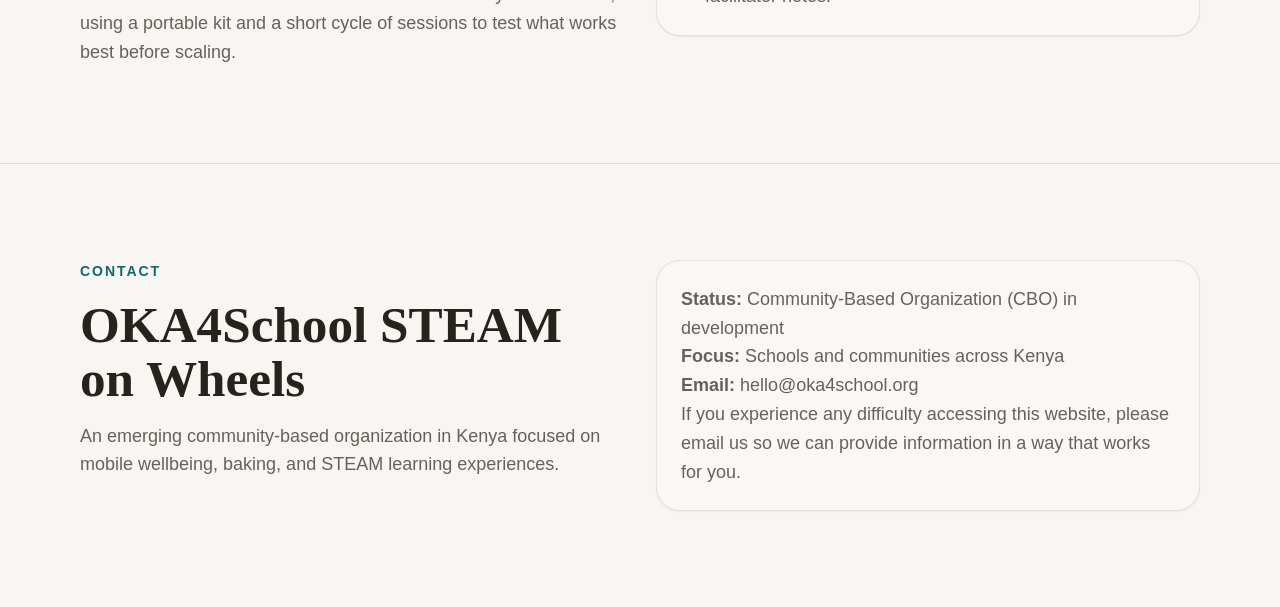
==== commit 216b3654: "Update index.html" ====
--- a/index.html
+++ b/index.html
@@ -79,8 +79,18 @@
           <h2>A portable model rooted in dignity, creativity, and access.</h2>
         </div>
         <div class="rich-text">
+          <!-- Problem statement -->
+          <p><strong>Problem.</strong> •In Kenya, about 44% of adolescents (10–17) report a recent mental health problem and 12% meet criteria for a disorder(2022). Mental disorders are the second leading cause of disability for ages 10–24. 
+            Across many public and low-fee schools in Kenya, young people carry heavy emotional burdens into classrooms that are often overcrowded, exam-driven, and short on practical resources. Learners rarely have safe spaces to talk about how they feel, to make things with their hands, or to see how everyday activities like baking connect to science, creativity, and future opportunities. As a result, wellbeing needs go unnoticed, STEAM subjects feel intimidating or abstract, and many girls and quieter learners are left out of experiences that could build their confidence, curiosity, and sense of possibility.</p>
+
+          <!-- Existing about text -->
           <p>OKA4School STEAM on Wheels exists to reach learners where they are, especially in schools and communities with limited resources. Rather than waiting for young people to find opportunity, the program carries practical experiences to them through mobile circles that blend wellbeing, hands-on making, and future-focused learning.</p>
           <p>As a CBO, the organization began locally, built trust at the community level, and documented a pilot model with in-progress plans to expand to wider partnerships and fundraising.</p>
+
+          <!-- Mission and vision -->
+          <p><strong>Our mission.</strong> To improve the well-being, confidence, and future‑readiness of young people in under‑resourced communities by turning everyday spaces into joyful, hands‑on learning circles that weave together psychosocial support, baking, and accessible STEAM experiences.</p>
+
+          <p><strong>Our vision.</strong> We envision a region where every learner—especially girls and those on the margins—has regular access to safe, creative spaces that nurture their wellbeing, spark their curiosity, and open real pathways into STEAM and sustainable livelihoods.</p>
         </div>
       </div>
     </section>
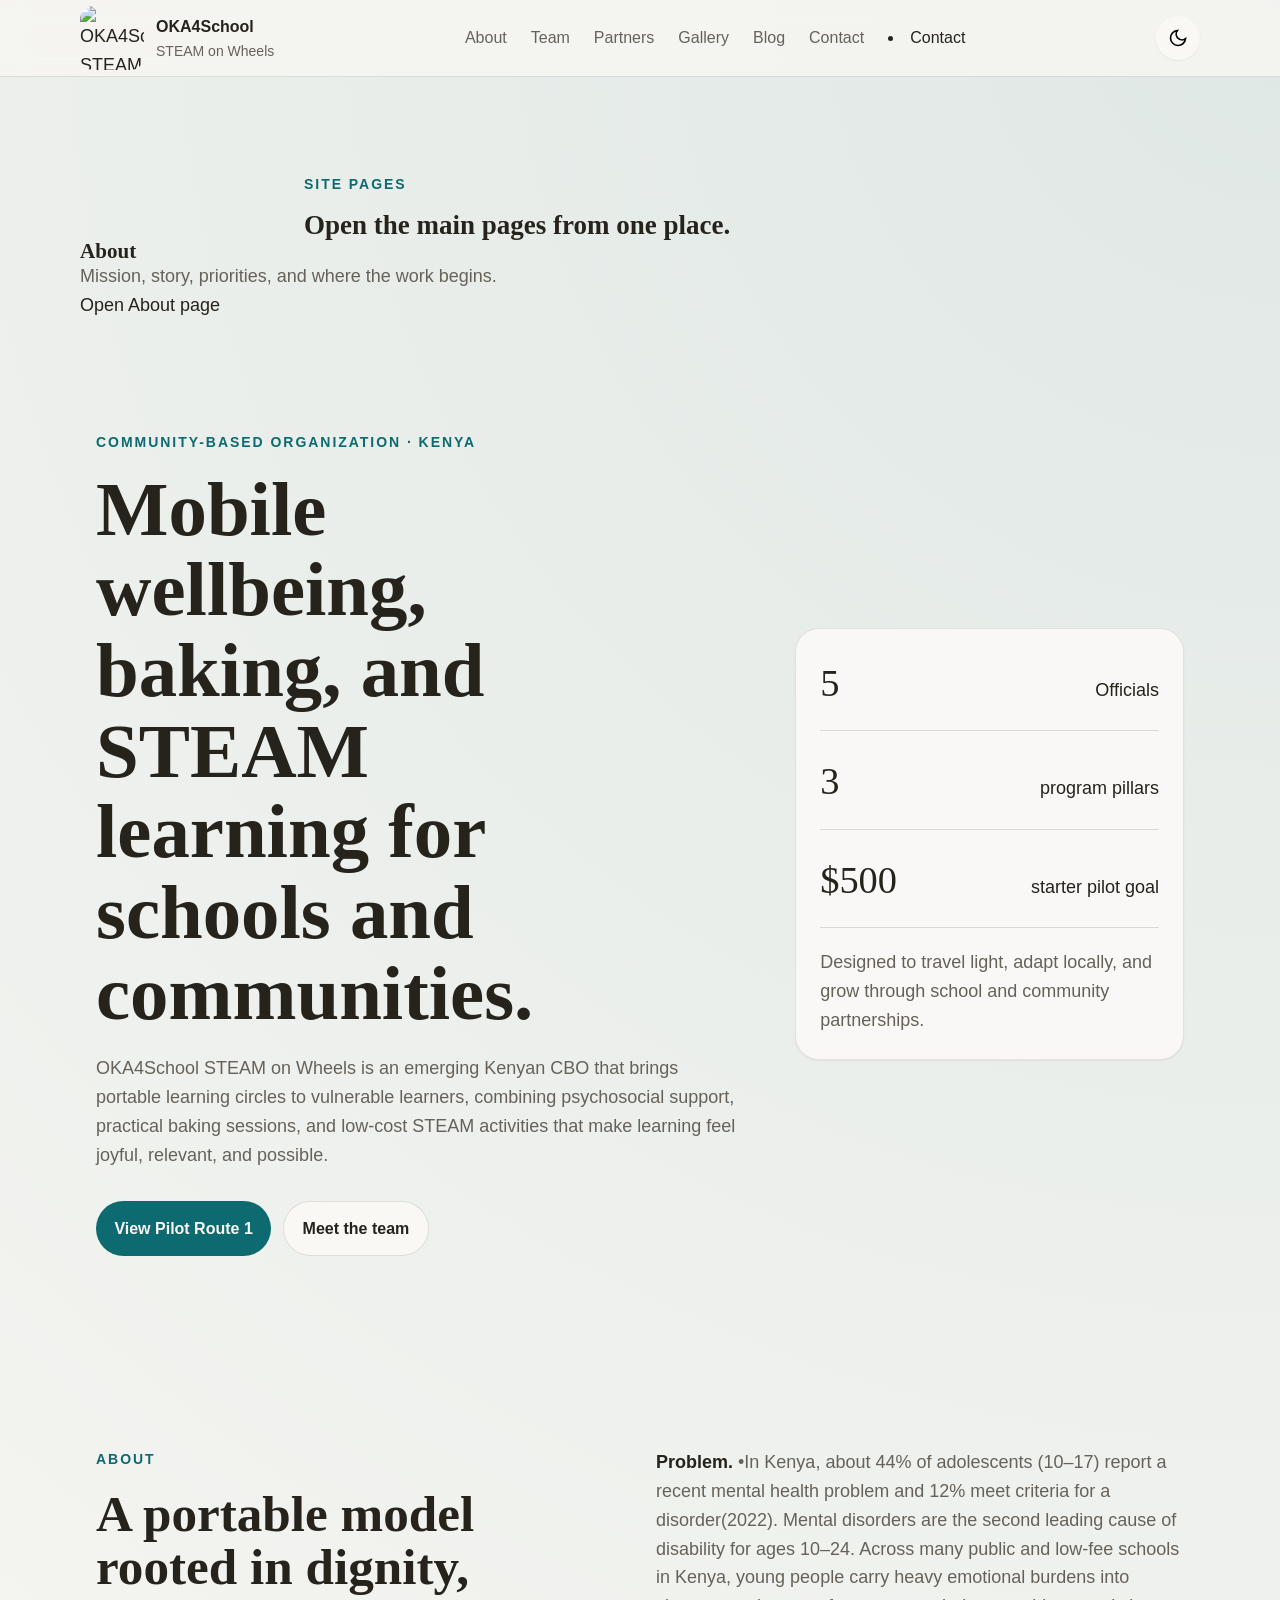
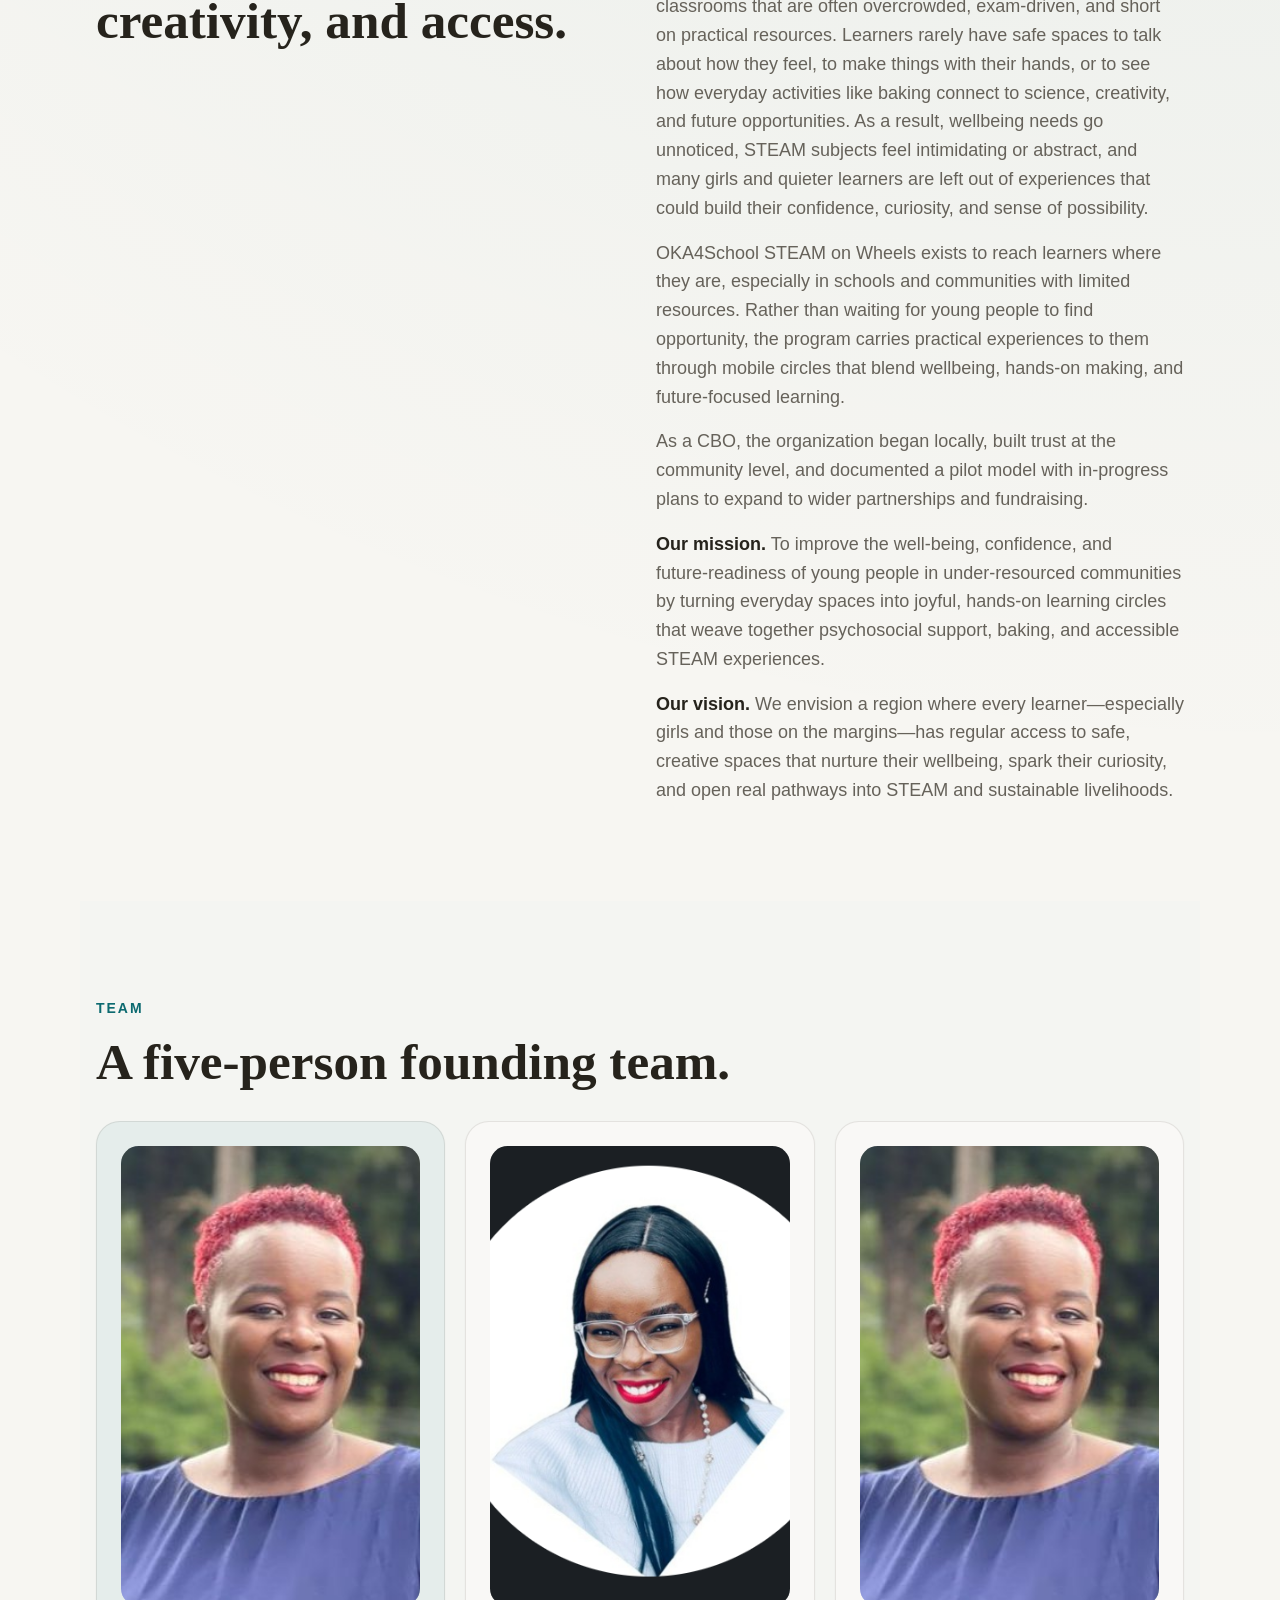
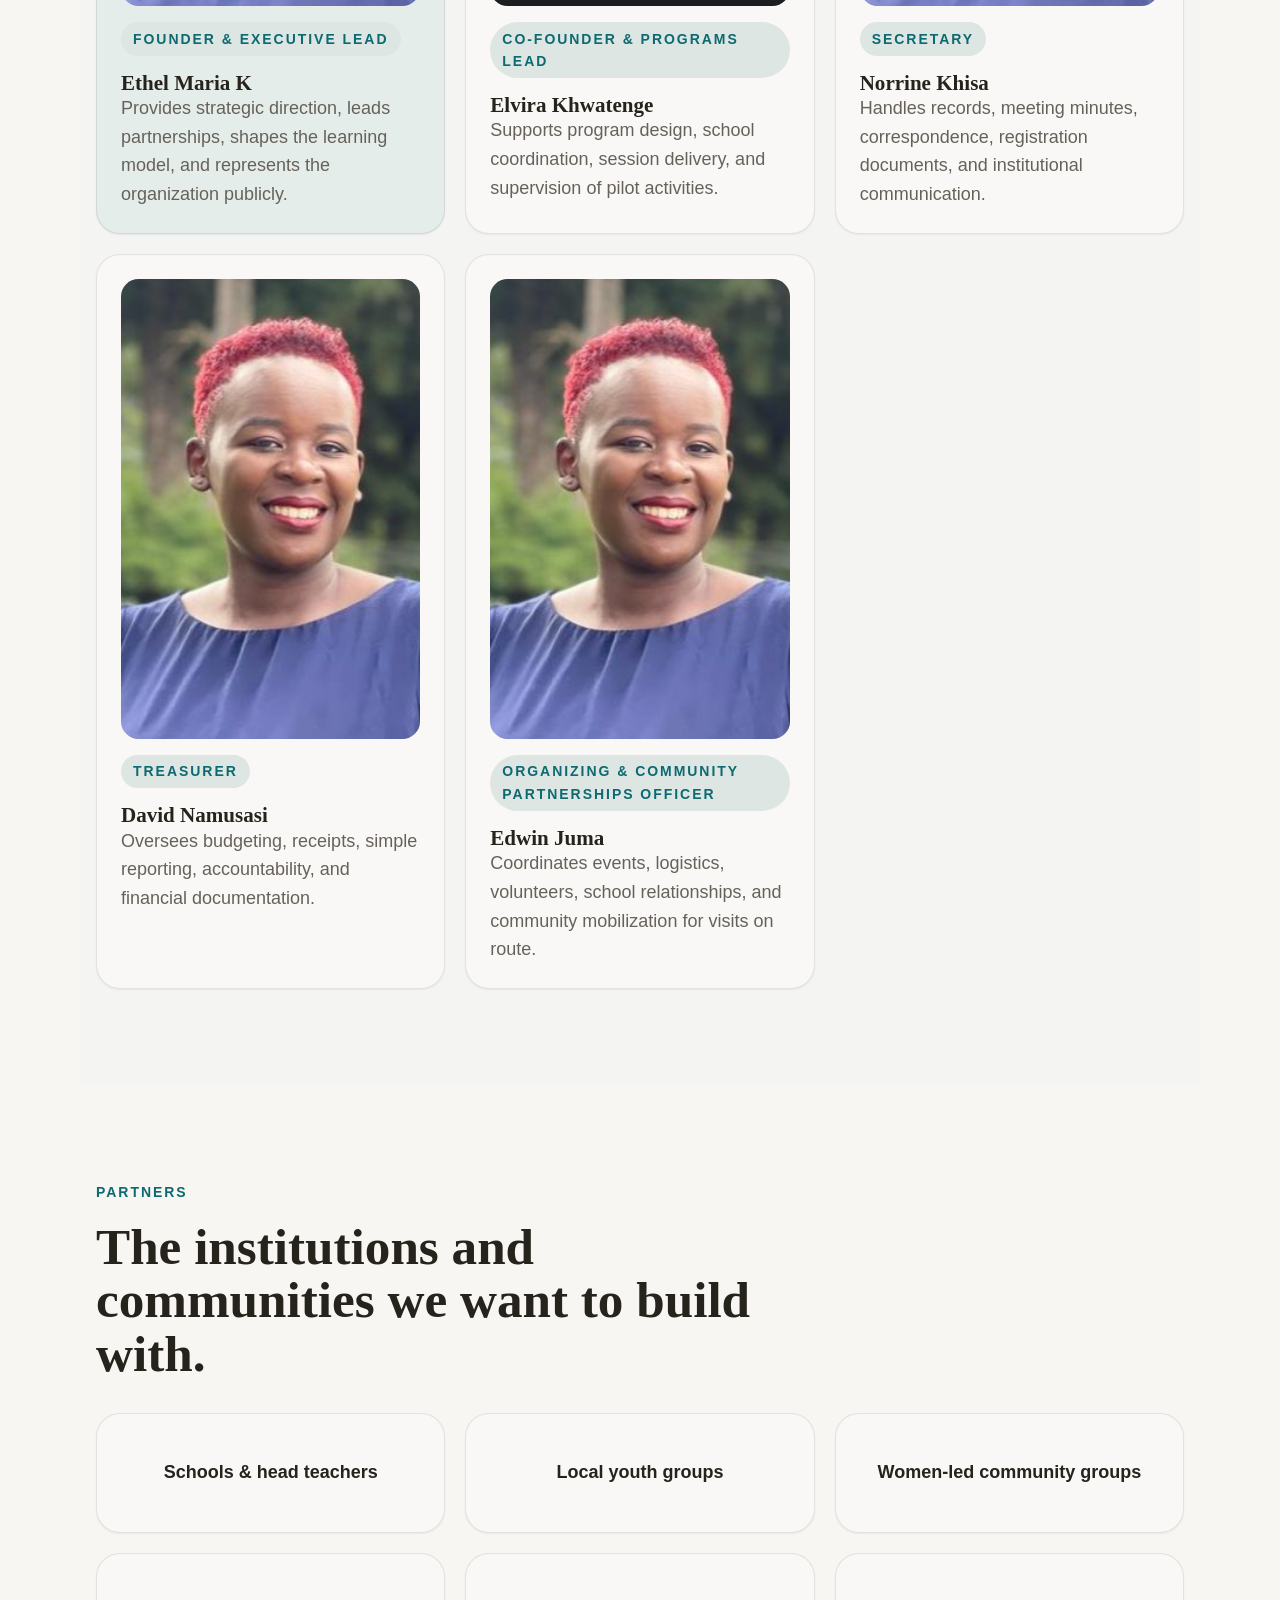
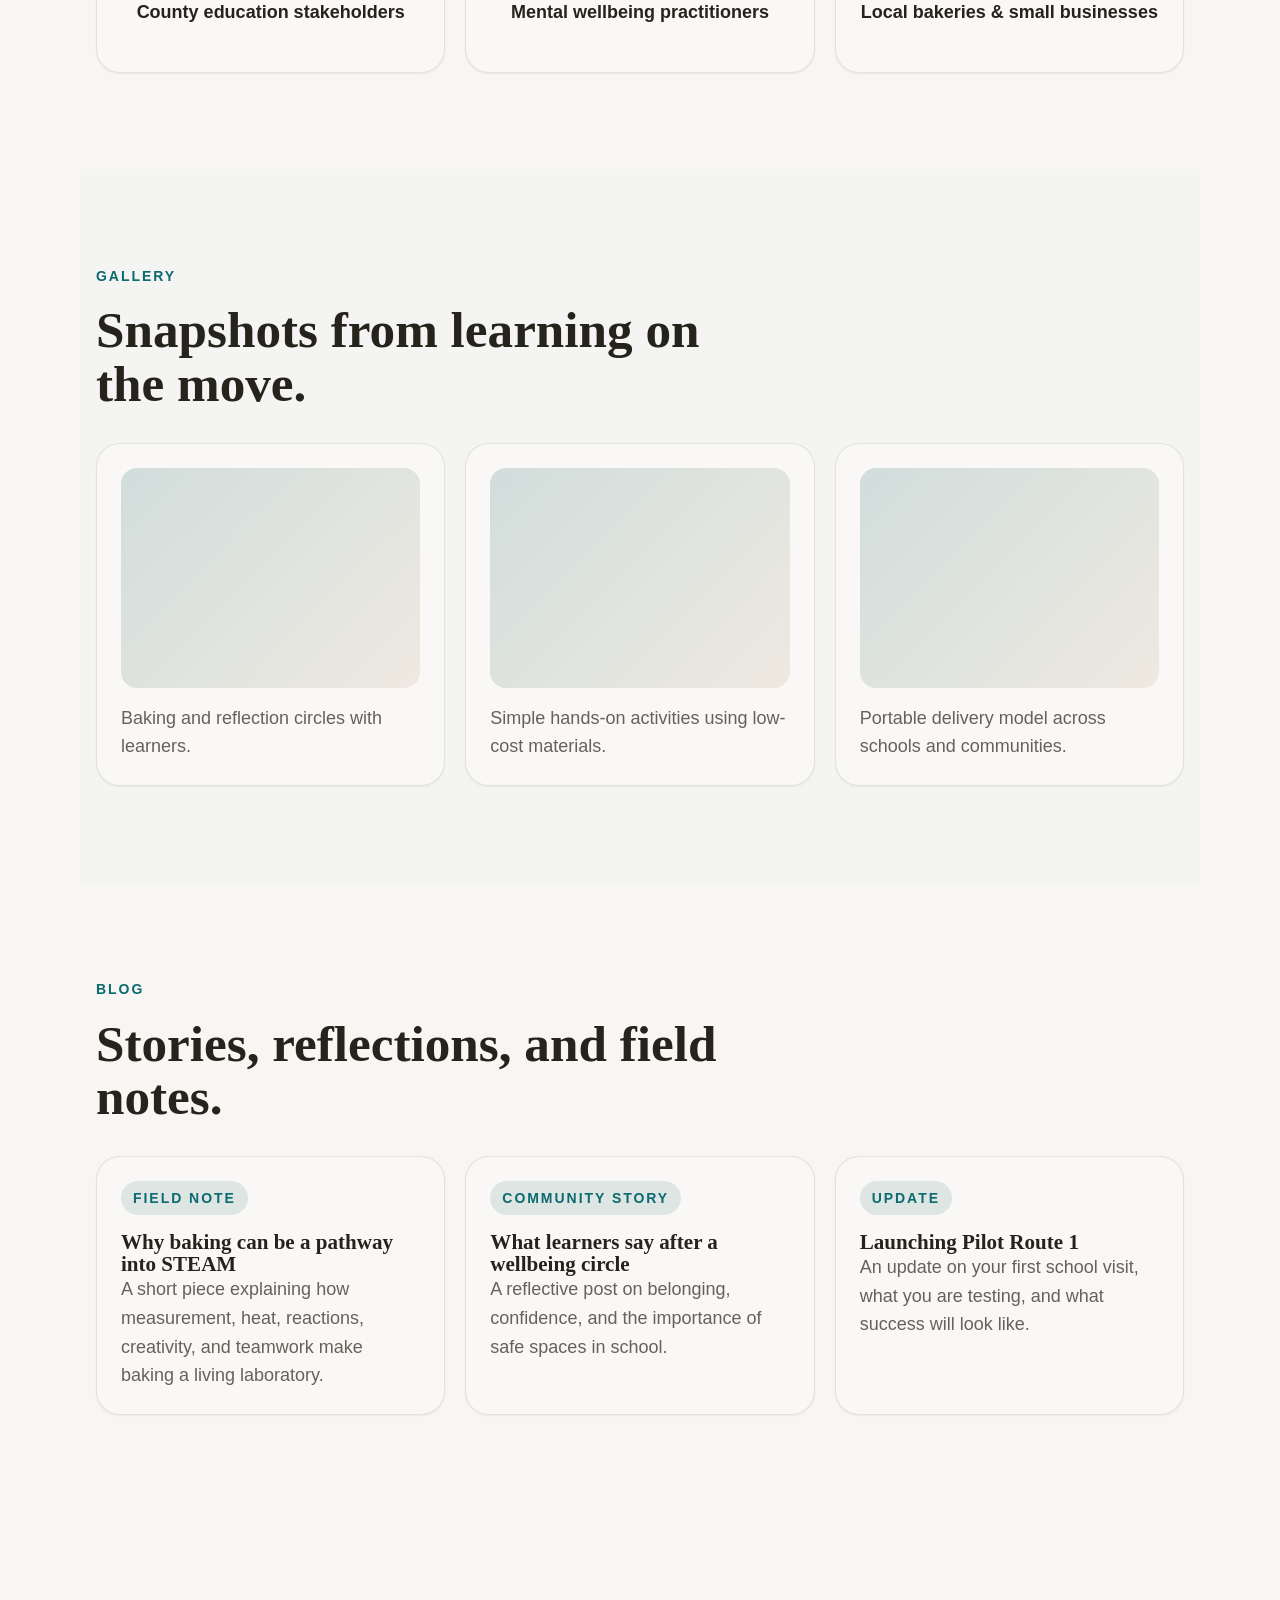
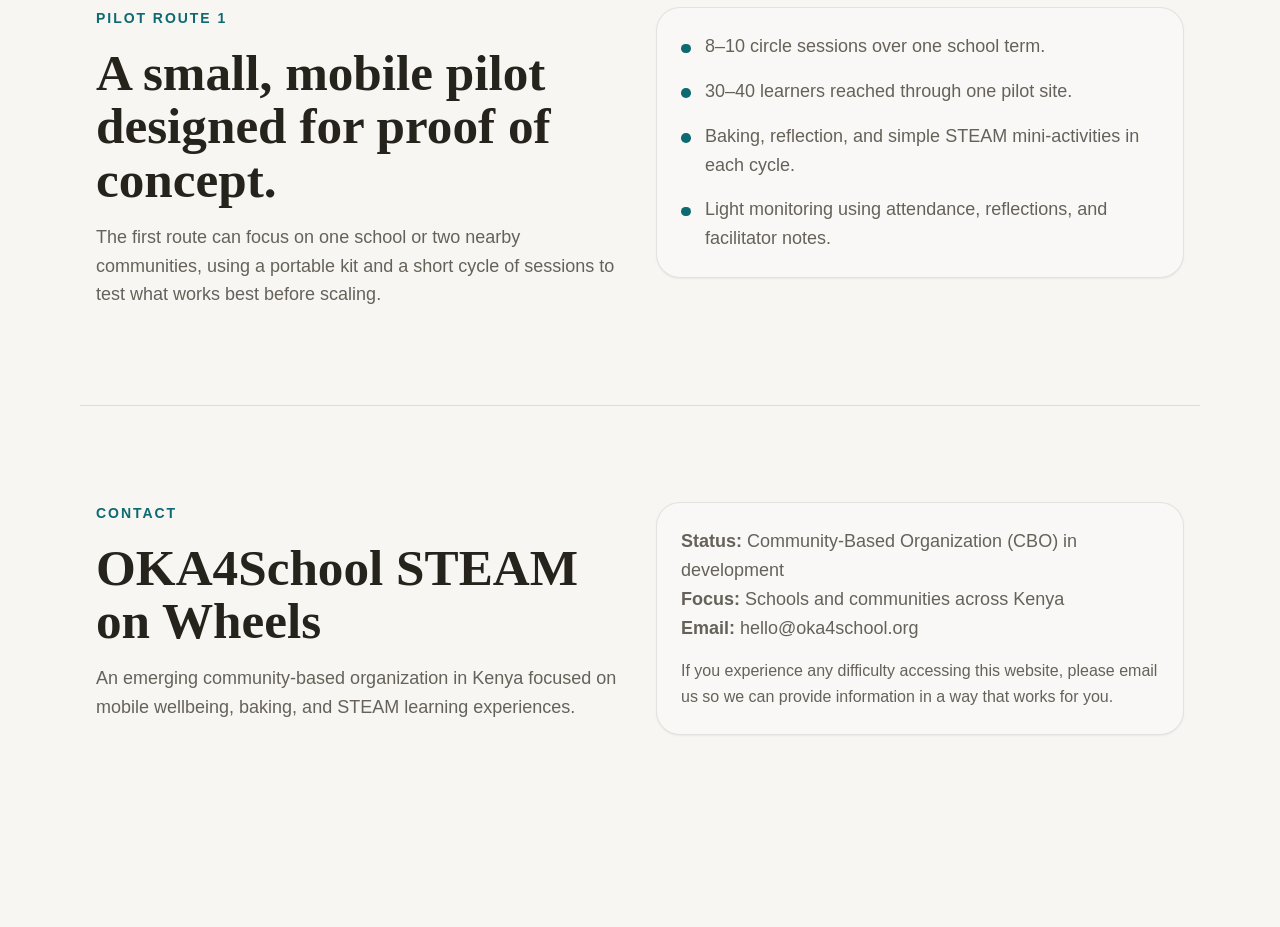
==== commit 9d9594c9: "Update index.html" ====
--- a/index.html
+++ b/index.html
@@ -31,6 +31,7 @@
         <a href="#gallery">Gallery</a>
         <a href="#blog">Blog</a>
         <a href="#contact">Contact</a>
+        <li>Contact</li>
       </nav>
 
       <button class="theme-toggle" type="button" data-theme-toggle aria-label="Switch to dark mode">
@@ -40,6 +41,18 @@
       </button>
     </div>
   </header>
+  
+  <section class="section section-soft" id="pages">
+      <div class="container section-intro narrow">
+        <p class="eyebrow">Site pages</p>
+        <h2>Open the main pages from one place.</h2>
+      </div>
+      <div class="container card-grid">
+        <article class="page-card featured">
+          <h3>About</h3>
+          <p>Mission, story, priorities, and where the work begins.</p>
+          <a href="index2.html">Open About page</a>
+        </article>
 
   <main id="main">
     <section class="hero section">
--- a/style.css
+++ b/style.css
@@ -117,6 +117,15 @@
   max-width: 66ch;
   color: var(--color-text-muted);
 }
+.rich-text p strong {
+  color: var(--color-text);
+}
+
+:focus-visible {
+  outline: 2px solid var(--color-primary);
+  outline-offset: 3px;
+  border-radius: var(--radius-sm);
+}
 
 .skip-link {
   position: absolute;
@@ -124,7 +133,7 @@
   top: var(--space-4);
 }
 
-.skip-link:focus {
+.skip-link:focus-visible {
   left: var(--space-4);
   z-index: 100;
   background: var(--color-surface);
@@ -215,6 +224,11 @@
   color: var(--color-text-muted);
 }
 
+.site-nav a:hover,
+.site-nav a:focus-visible {
+  color: var(--color-text);
+}
+
 .theme-toggle {
   width: 2.75rem;
   height: 2.75rem;
@@ -261,11 +275,24 @@
   display: inline-flex;
   align-items: center;
   justify-content: center;
+  transition: transform var(--transition-interactive),
+              background var(--transition-interactive),
+              color var(--transition-interactive);
+}
+
+.btn:hover,
+.btn:focus-visible {
+  transform: translateY(-1px);
 }
 
 .btn-primary {
   background: var(--color-primary);
   color: var(--color-text-inverse);
+}
+
+.btn-primary:hover,
+.btn-primary:focus-visible {
+  background: var(--color-primary-hover);
 }
 
 .btn-secondary {
@@ -345,6 +372,7 @@
   grid-template-columns: repeat(3, minmax(0, 1fr));
   gap: var(--space-5);
 }
+
 .team-photo {
   width: 100%;
   aspect-ratio: 4 / 4.6;
@@ -395,6 +423,7 @@
   list-style: none;
   display: grid;
   gap: var(--space-4);
+  padding-left: 0;
 }
 
 .route-panel li {
@@ -418,6 +447,11 @@
   border-top: 1px solid color-mix(in oklab, var(--color-text) 12%, transparent);
 }
 
+.accessibility-note {
+  font-size: var(--text-sm);
+  margin-top: var(--space-4);
+}
+
 @media (max-width: 920px) {
   .site-nav {
     display: none;
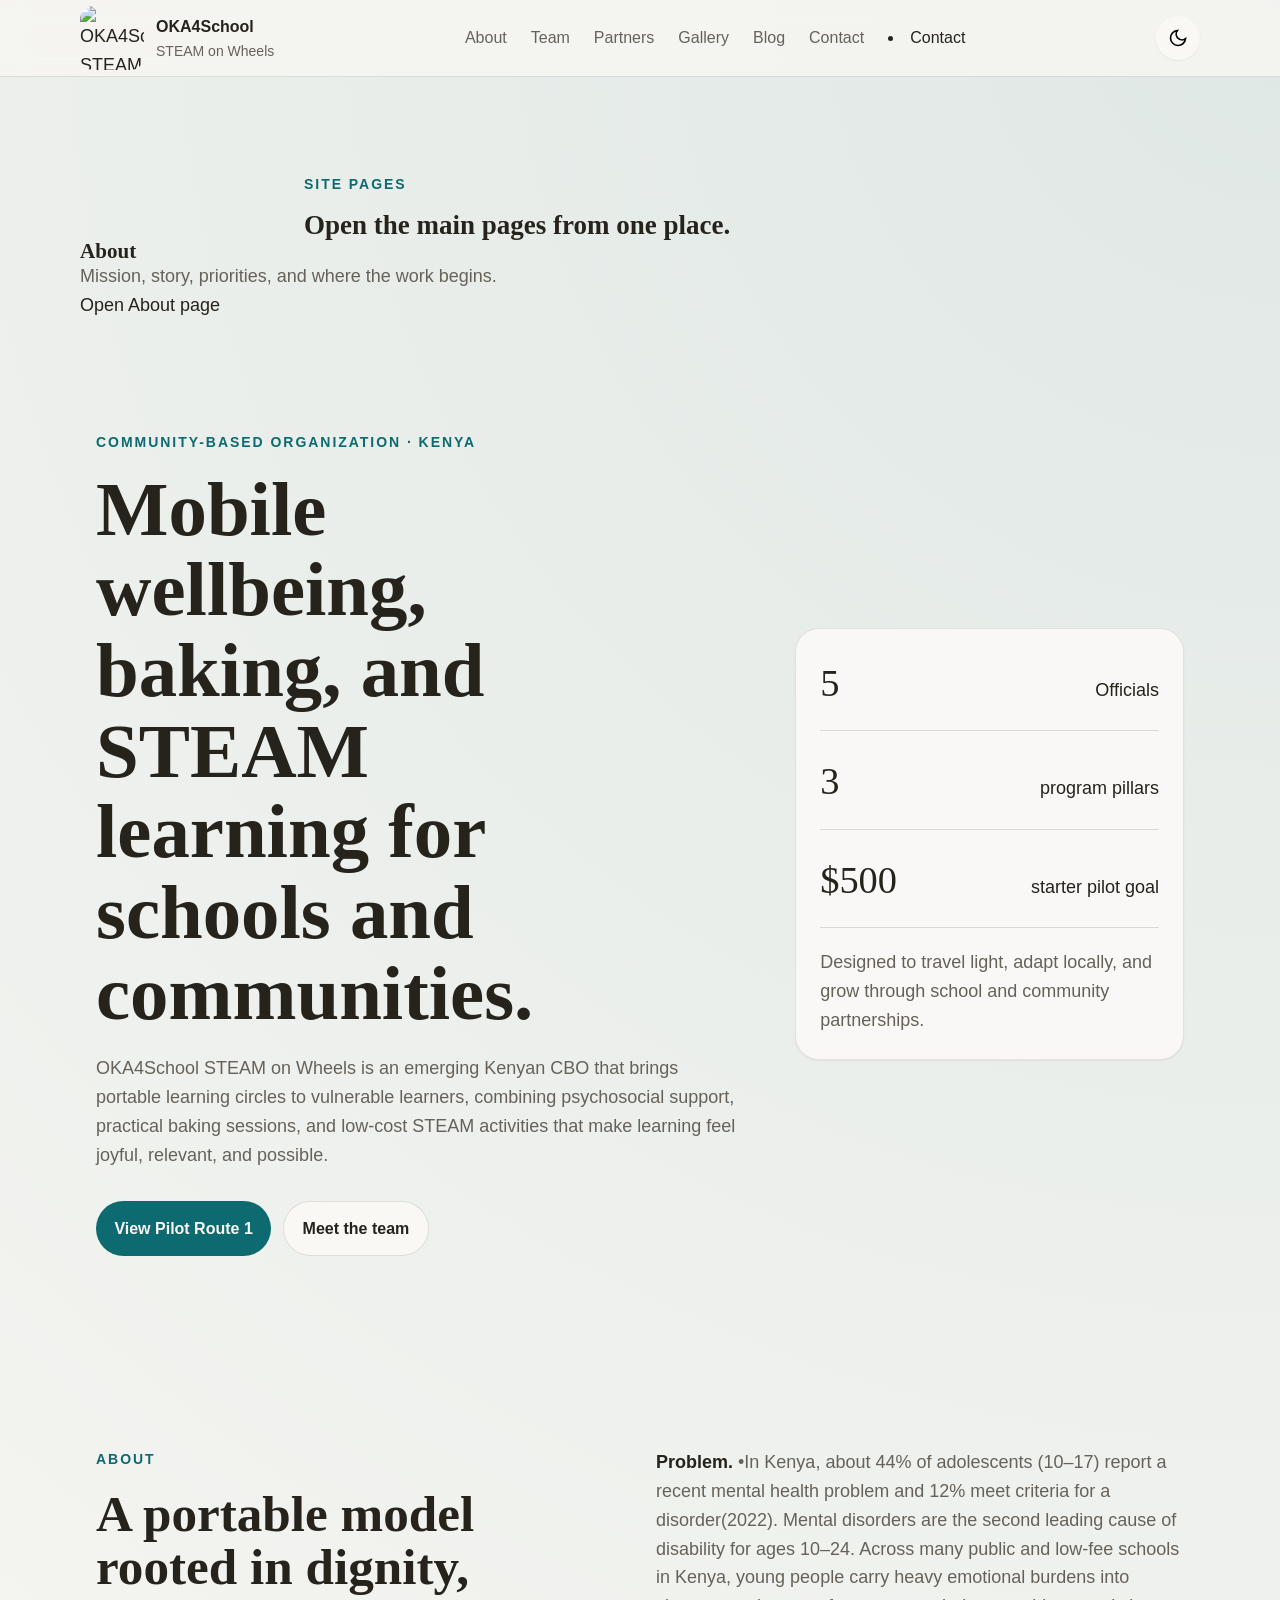
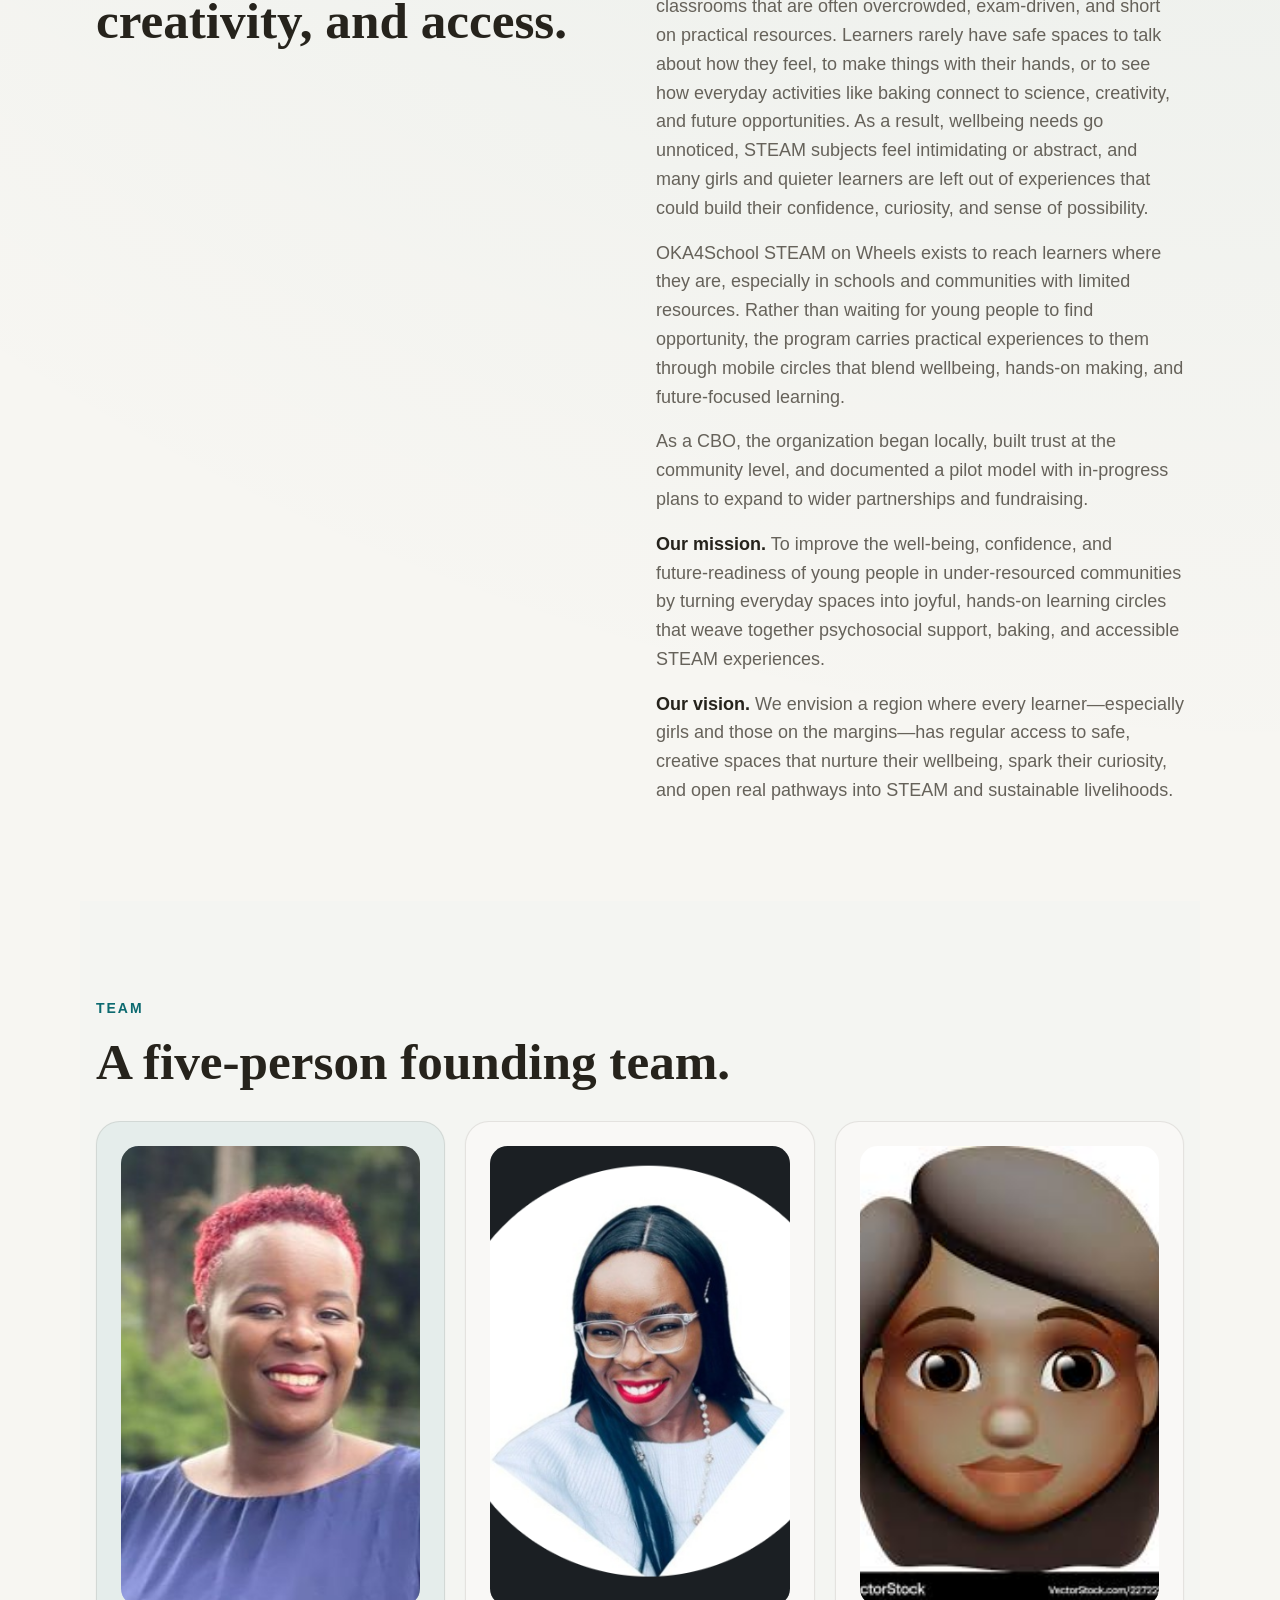
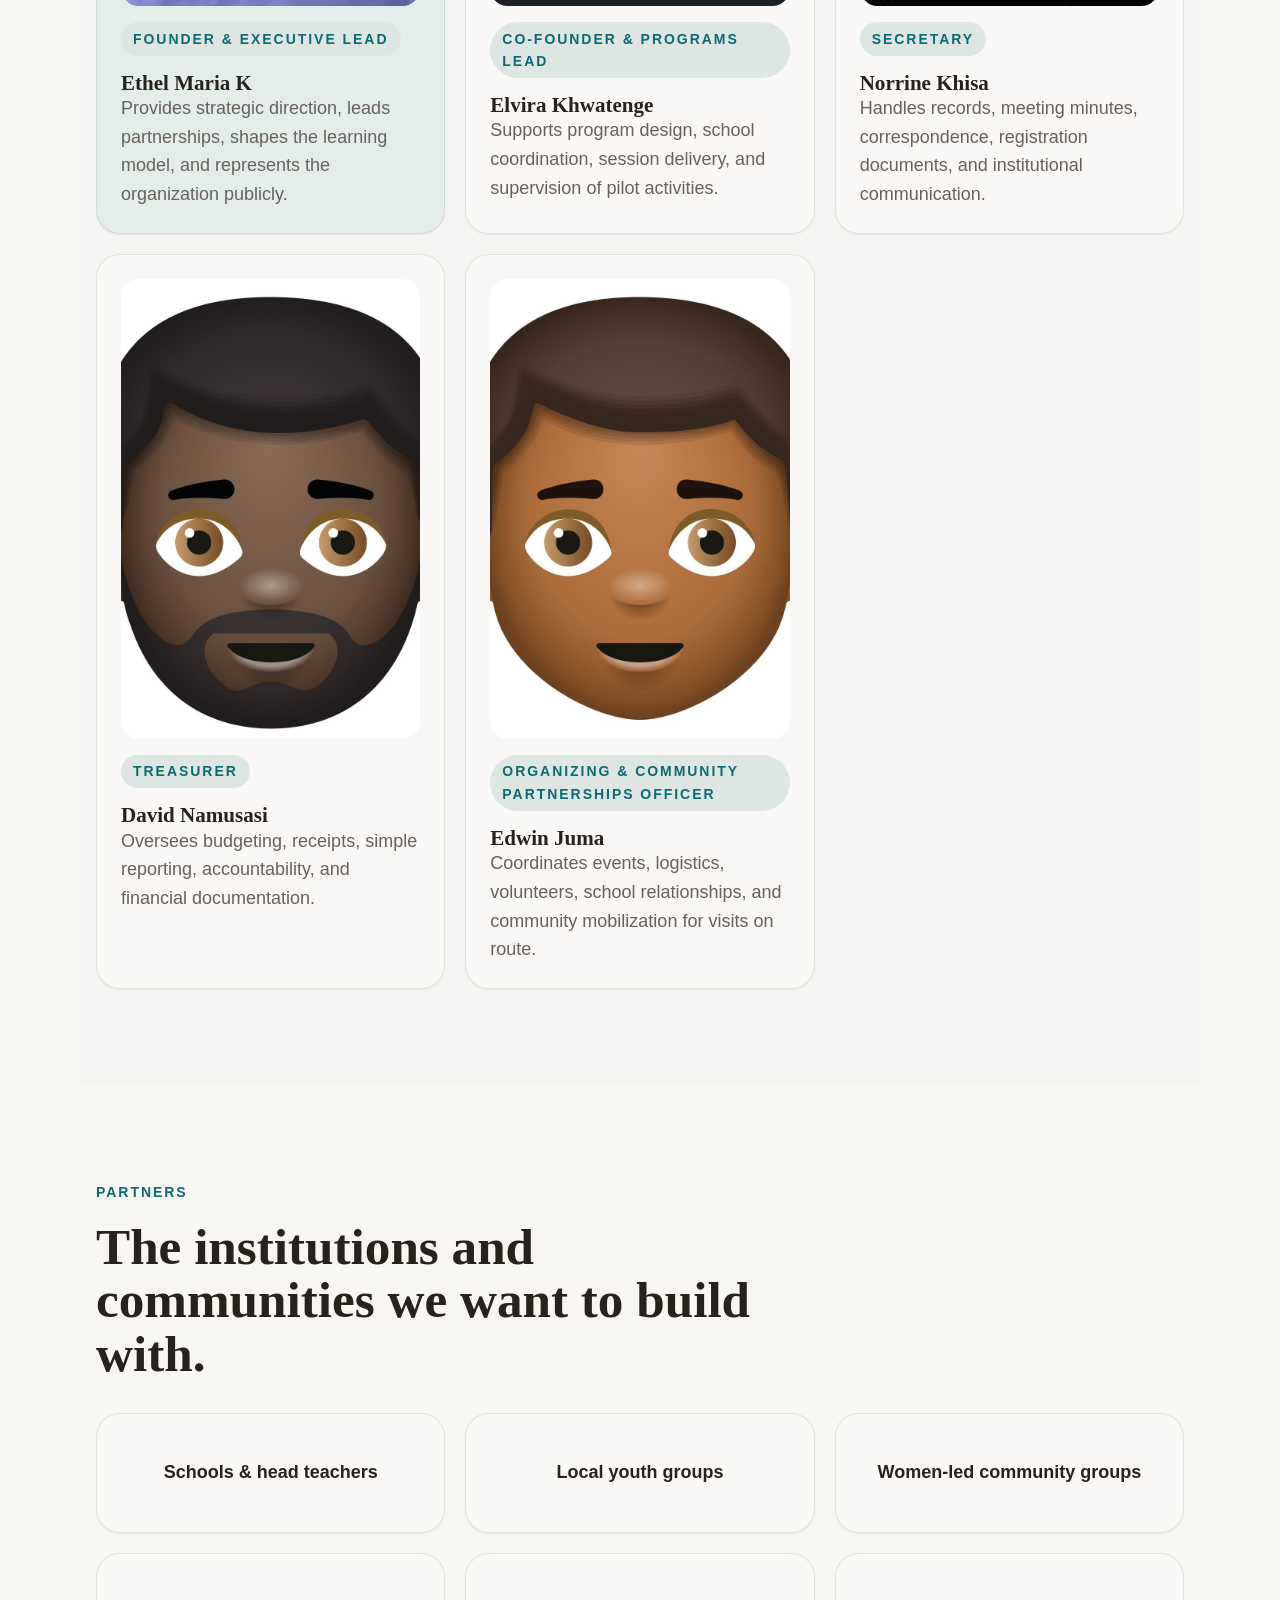
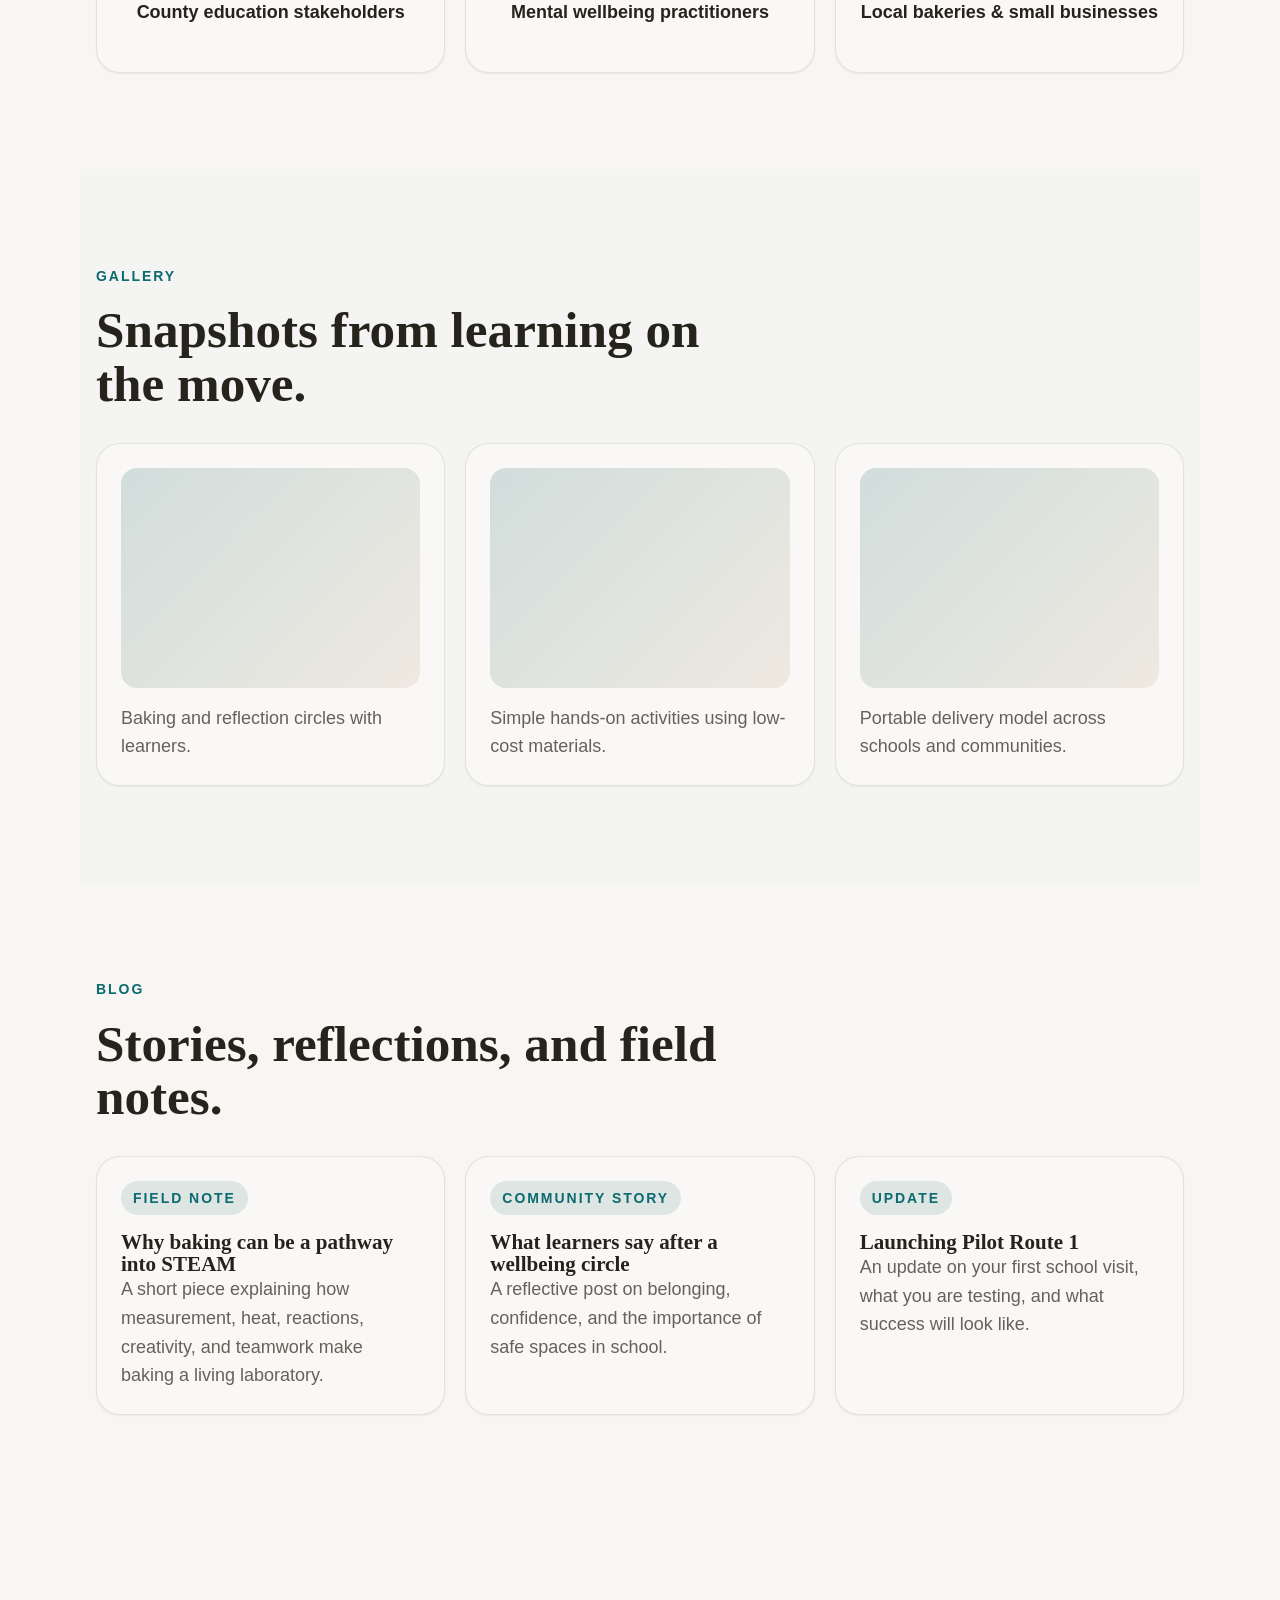
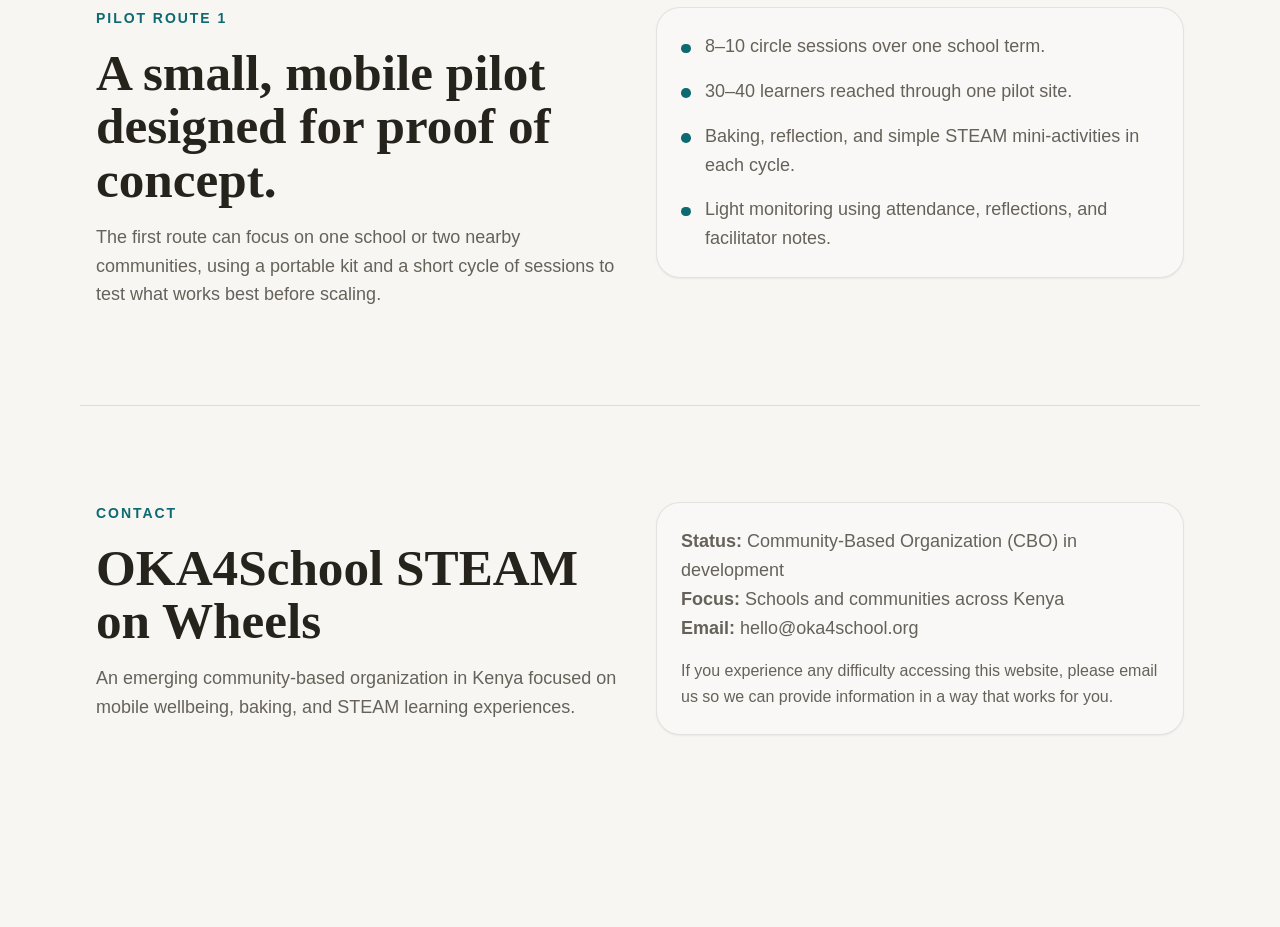
==== commit 45092c6d: "Update index.html" ====
--- a/index.html
+++ b/index.html
@@ -128,19 +128,19 @@
             <p>Supports program design, school coordination, session delivery, and supervision of pilot activities.</p>
           </article>
           <article class="team-card">
-            <img src="founder.jpeg" alt="Portrait of Norrine Khisa, Secretary" class="team-photo" width="400" height="460">
+            <img src="secretary.jpg" alt="Portrait of Norrine Khisa, Secretary" class="team-photo" width="400" height="460">
             <span class="role-chip">Secretary</span>
             <h3>Norrine Khisa</h3>
             <p>Handles records, meeting minutes, correspondence, registration documents, and institutional communication.</p>
           </article>
           <article class="team-card">
-            <img src="founder.jpeg" alt="Portrait of David Namusasi, Treasurer" class="team-photo" width="400" height="460">
+            <img src="treasurer.jpg" alt="Portrait of David Namusasi, Treasurer" class="team-photo" width="400" height="460">
             <span class="role-chip">Treasurer</span>
             <h3>David Namusasi</h3>
             <p>Oversees budgeting, receipts, simple reporting, accountability, and financial documentation.</p>
           </article>
           <article class="team-card">
-            <img src="founder.jpeg" alt="Portrait of Edwin Juma, Organizing and Community Partnerships Officer" class="team-photo" width="400" height="460">
+            <img src="PartnershipsOfficer.jpg" alt="Portrait of Edwin Juma, Organizing and Community Partnerships Officer" class="team-photo" width="400" height="460">
             <span class="role-chip">Organizing & Community Partnerships Officer</span>
             <h3>Edwin Juma</h3>
             <p>Coordinates events, logistics, volunteers, school relationships, and community mobilization for visits on route.</p>
